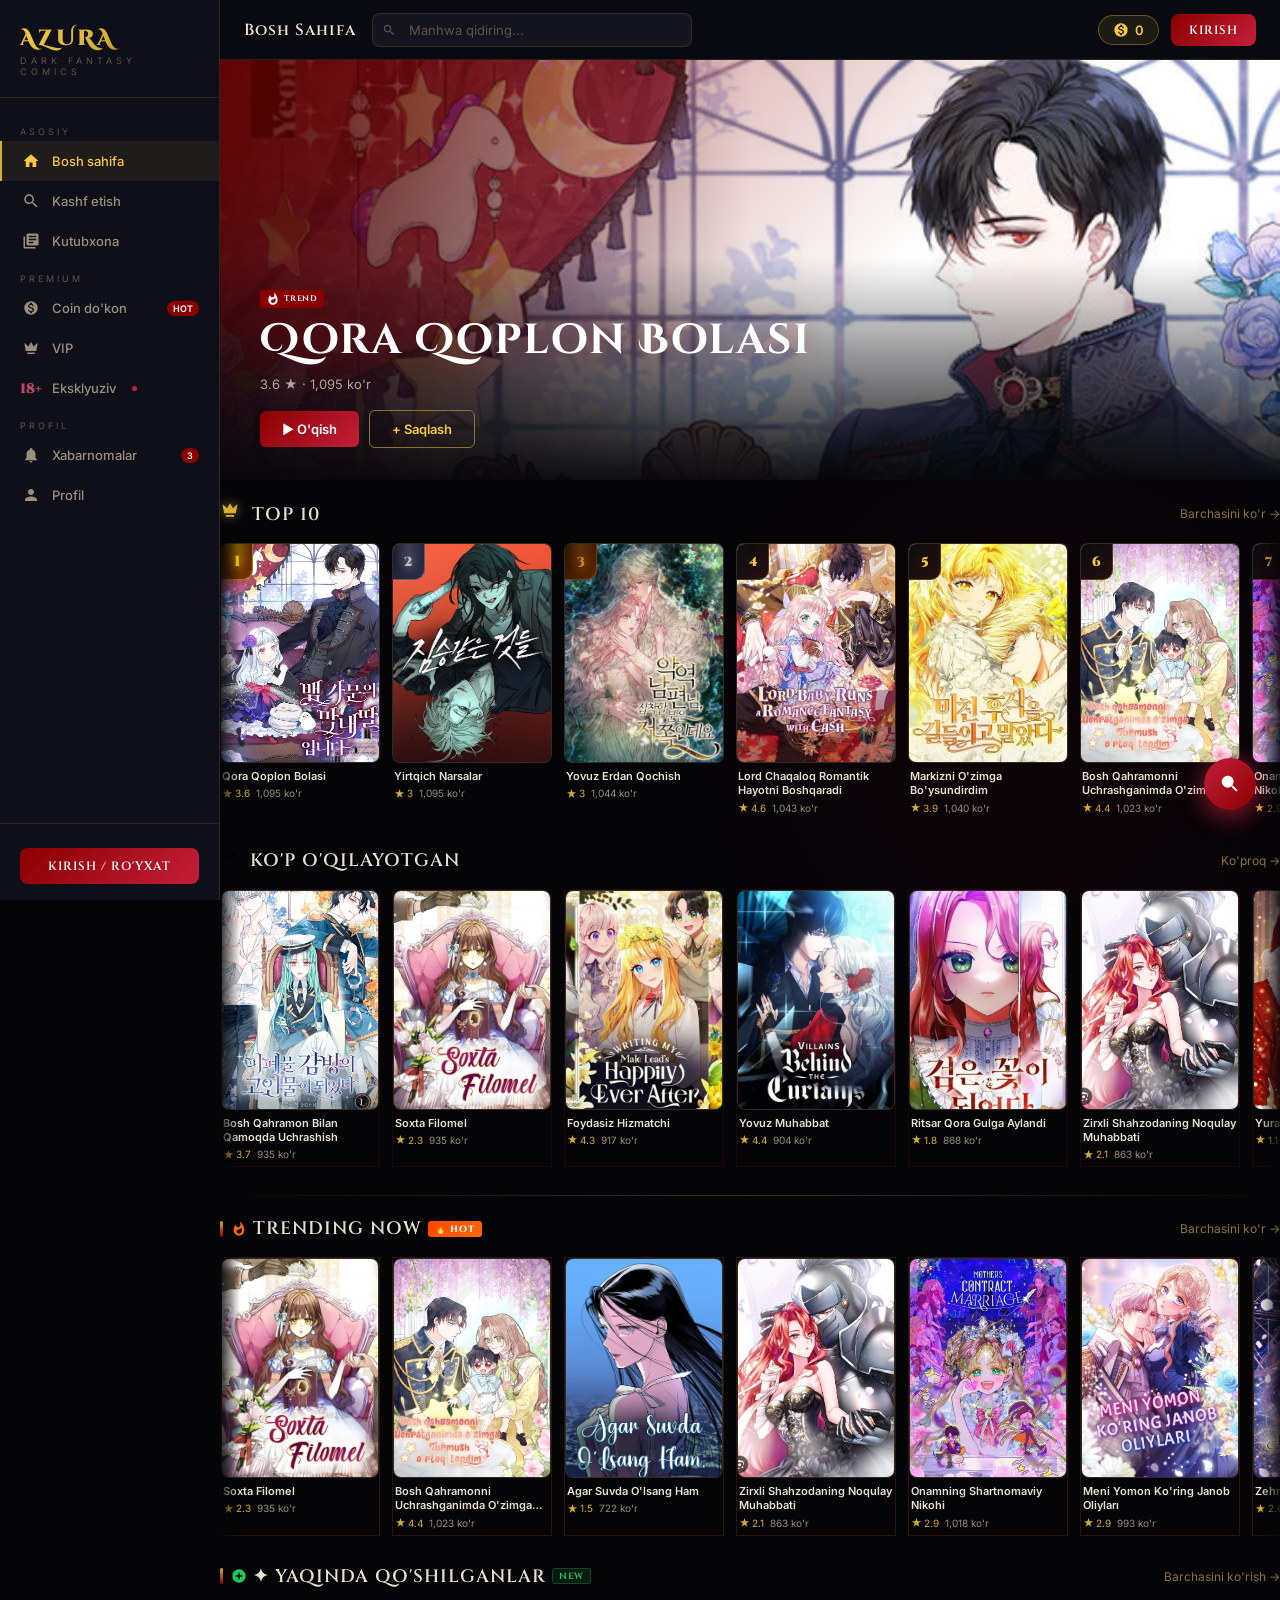
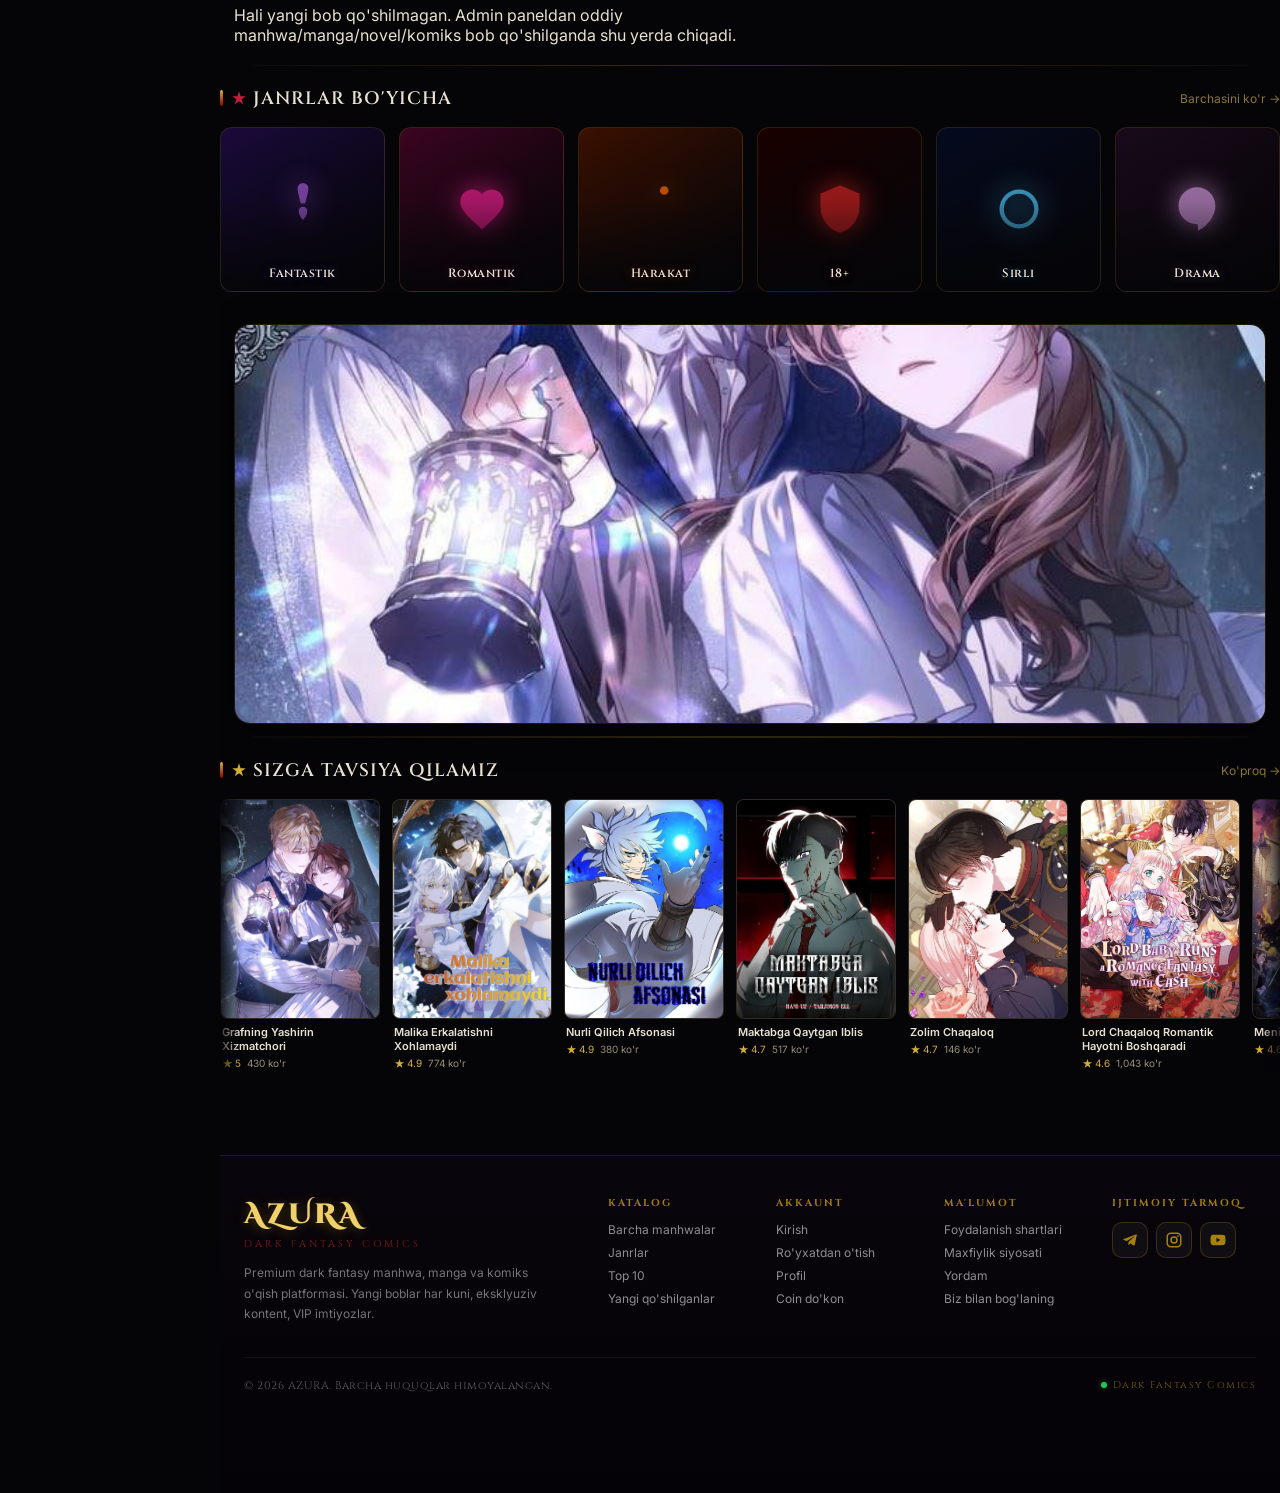
==== index.html @ 54007d41 "Add global admin data sync" ====
<!DOCTYPE html>
<html lang="uz">
<head>
<meta charset="UTF-8">
<meta name="viewport" content="width=device-width, initial-scale=1.0, viewport-fit=cover, maximum-scale=5">
<meta name="theme-color" content="#0a0710" media="(prefers-color-scheme: dark)">
<meta name="theme-color" content="#0a0710">
<meta name="color-scheme" content="dark">
<meta name="format-detection" content="telephone=no">

<!-- ═════════ PRIMARY META ═════════ -->
<title>AZURA — Dark Fantasy Manhwa, Manga, Komiks Onlayn Oʻqish Platformasi</title>
<meta name="description" content="AZURA — premium dark fantasy manhwa, manga va komiks oʻqish platformasi. Yangi boblar har kuni, eksklyuziv 18+ kontent, VIP imtiyozlar, oʻzbek tilida.">
<meta name="keywords" content="manhwa, manga, komiks, oʻzbek, uzbek, dark fantasy, romance, action, novel, online reader, AZURA, premium, vip, 18+, eksklyuziv">
<meta name="author" content="AZURA Platform">
<meta name="robots" content="index, follow, max-snippet:-1, max-image-preview:large, max-video-preview:-1">
<meta name="googlebot" content="index, follow">
<meta name="rating" content="mature">
<meta name="referrer" content="strict-origin-when-cross-origin">
<link rel="canonical" href="https://azura.app/">

<!-- ═════════ OPEN GRAPH (Facebook, Telegram, LinkedIn) ═════════ -->
<meta property="og:type" content="website">
<meta property="og:site_name" content="AZURA">
<meta property="og:title" content="AZURA — Dark Fantasy Manhwa Platformasi">
<meta property="og:description" content="Premium dark fantasy manhwa, manga va komiks. Yangi boblar har kuni, eksklyuziv kontent, VIP imtiyozlar.">
<meta property="og:url" content="https://azura.app/">
<meta property="og:image" content="https://azura.app/og-cover.jpg">
<meta property="og:image:width" content="1200">
<meta property="og:image:height" content="630">
<meta property="og:image:alt" content="AZURA — Dark Fantasy Manhwa Platformasi">
<meta property="og:locale" content="uz_UZ">
<meta property="og:locale:alternate" content="ru_RU">
<meta property="og:locale:alternate" content="en_US">

<!-- ═════════ TWITTER CARDS ═════════ -->
<meta name="twitter:card" content="summary_large_image">
<meta name="twitter:site" content="@azura_app">
<meta name="twitter:title" content="AZURA — Dark Fantasy Manhwa">
<meta name="twitter:description" content="Premium manhwa, manga va komiks oʻqish platformasi.">
<meta name="twitter:image" content="https://azura.app/og-cover.jpg">

<!-- ═════════ STRUCTURED DATA (JSON-LD) ═════════ -->
<script type="application/ld+json">
{
  "@context": "https://schema.org",
  "@graph": [
    {
      "@type": "WebSite",
      "@id": "https://azura.app/#website",
      "name": "AZURA",
      "alternateName": "AZURA Manhwa",
      "url": "https://azura.app/",
      "description": "Premium dark fantasy manhwa, manga va komiks platformasi",
      "inLanguage": ["uz", "ru", "en"],
      "potentialAction": {
        "@type": "SearchAction",
        "target": "https://azura.app/?q={search_term_string}",
        "query-input": "required name=search_term_string"
      }
    },
    {
      "@type": "Organization",
      "@id": "https://azura.app/#org",
      "name": "AZURA",
      "url": "https://azura.app/",
      "logo": "https://azura.app/logo.png",
      "sameAs": [
        "https://t.me/azura_app",
        "https://twitter.com/azura_app",
        "https://instagram.com/azura.app"
      ]
    },
    {
      "@type": "WebApplication",
      "name": "AZURA",
      "operatingSystem": "Web",
      "applicationCategory": "EntertainmentApplication",
      "browserRequirements": "Requires JavaScript",
      "offers": {
        "@type": "Offer",
        "price": "0",
        "priceCurrency": "UZS"
      }
    }
  ]
}
</script>

<!-- ═════════ PWA MANIFEST + ICONS ═════════ -->
<link rel="manifest" href="[data-uri]">
<link rel="icon" type="image/svg+xml" href="data:image/svg+xml,%3Csvg xmlns='http://www.w3.org/2000/svg' viewBox='0 0 100 100'%3E%3Cdefs%3E%3ClinearGradient id='g' x1='0%25' y1='0%25' x2='100%25' y2='100%25'%3E%3Cstop offset='0%25' stop-color='%23F0D068'/%3E%3Cstop offset='50%25' stop-color='%23D4AF37'/%3E%3Cstop offset='100%25' stop-color='%238B5D1C'/%3E%3C/linearGradient%3E%3C/defs%3E%3Crect width='100' height='100' rx='20' fill='%230a0710'/%3E%3Ctext x='50' y='68' text-anchor='middle' font-family='Cinzel Decorative,serif' font-size='52' font-weight='900' fill='url(%23g)'%3EA%3C/text%3E%3C/svg%3E">
<link rel="apple-touch-icon" href="data:image/svg+xml,%3Csvg xmlns='http://www.w3.org/2000/svg' viewBox='0 0 180 180'%3E%3Cdefs%3E%3ClinearGradient id='g' x1='0%25' y1='0%25' x2='100%25' y2='100%25'%3E%3Cstop offset='0%25' stop-color='%23F0D068'/%3E%3Cstop offset='100%25' stop-color='%238B5D1C'/%3E%3C/linearGradient%3E%3C/defs%3E%3Crect width='180' height='180' rx='40' fill='%230a0710'/%3E%3Ctext x='90' y='120' text-anchor='middle' font-family='serif' font-size='90' font-weight='900' fill='url(%23g)'%3EA%3C/text%3E%3C/svg%3E">
<meta name="apple-mobile-web-app-capable" content="yes">
<meta name="apple-mobile-web-app-status-bar-style" content="black-translucent">
<meta name="apple-mobile-web-app-title" content="AZURA">
<meta name="mobile-web-app-capable" content="yes">

<!-- ═════════ ALTERNATE LANGUAGES ═════════ -->
<link rel="alternate" hreflang="uz" href="https://azura.app/">
<link rel="alternate" hreflang="ru" href="https://azura.app/?lang=ru">
<link rel="alternate" hreflang="en" href="https://azura.app/?lang=en">
<link rel="alternate" hreflang="x-default" href="https://azura.app/">

<!-- ═════════ PERFORMANCE HINTS ═════════ -->
<link rel="preconnect" href="https://fonts.googleapis.com">
<link rel="preconnect" href="https://fonts.gstatic.com" crossorigin>
<link rel="preconnect" href="https://cdnjs.cloudflare.com" crossorigin>
<link rel="dns-prefetch" href="//via.placeholder.com">

<link href="https://fonts.googleapis.com/css2?family=Cinzel+Decorative:wght@400;700;900&family=Cinzel:wght@400;600;700&family=Inter:wght@300;400;500;600;700&display=swap" rel="stylesheet">
<link rel="stylesheet" href="azura.css">

<!-- PDF.js for real WebP conversion -->
<script src="https://cdnjs.cloudflare.com/ajax/libs/pdf.js/3.11.174/pdf.min.js"></script>
<script>
  if(typeof pdfjsLib !== 'undefined')
    pdfjsLib.GlobalWorkerOptions.workerSrc =
      'https://cdnjs.cloudflare.com/ajax/libs/pdf.js/3.11.174/pdf.worker.min.js';
</script>
</head>
<body>

<!-- BG -->
<div style="position:fixed;inset:0;pointer-events:none;z-index:0;background:radial-gradient(ellipse 60% 40% at 20% 10%,rgba(139,0,0,0.12) 0%,transparent 70%),radial-gradient(ellipse 40% 60% at 80% 80%,rgba(139,0,0,0.08) 0%,transparent 70%);"></div>

<!-- AUTH MODAL — PREMIUM DARK FANTASY -->
<div class="modal-overlay" id="auth-modal">
  <div class="azura-modal-box">

    <!-- Yopish tugmasi -->
    <button class="azura-close" onclick="closeAuth()" title="Yopish" aria-label="Yopish">&#x2715;</button>

    <!-- Logo -->
    <div class="azura-modal-logo">
      <span class="azura-modal-logo-text">AZURA</span>
    </div>
    <div class="azura-modal-sub">Dark Fantasy Comics</div>
    <div class="azura-divider-line"></div>

    <!-- Tablar -->
    <div class="azura-tabs">
      <div class="azura-tab active" id="tab-login"    onclick="switchTab('login')">Kirish</div>
      <div class="azura-tab"        id="tab-register" onclick="switchTab('register')">Ro'yxat</div>
    </div>

    <!-- LOGIN FORMASI -->
    <div id="form-login">
      <div class="azura-form-group">
        <label class="azura-label">
          <span class="azura-label-icon">⚔</span>
          Foydalanuvchi nomi yoki ID
        </label>
        <input class="azura-input" id="login-username"
               placeholder="username yoki AZR-XXXX-XXXX"
               autocomplete="username" />
      </div>
      <div class="azura-form-group">
        <label class="azura-label">
          <span class="azura-label-icon">🔒</span>
          Parol
        </label>
        <input class="azura-input" type="password" id="login-password"
               placeholder="••••••••"
               autocomplete="current-password" />
        <div class="azura-error" id="login-error">
          ⚠ Foydalanuvchi topilmadi yoki parol noto'g'ri
        </div>
      </div>

      <button class="azura-btn-primary" id="btn-login" onclick="doLogin()">
        ⚔&nbsp;&nbsp;KIRISH
      </button>

      <div class="azura-separator">
        <div class="azura-separator-line"></div>
        <div class="azura-separator-text">yoki orqali</div>
        <div class="azura-separator-line"></div>
      </div>

      <div class="azura-social-row">
        <button class="azura-social-btn google" onclick="doSocialAuth('google')" title="Google orqali kirish">
          <div class="azura-social-icon">
            <svg width="20" height="20" viewBox="0 0 24 24" fill="none">
              <path d="M22.56 12.25c0-.78-.07-1.53-.2-2.25H12v4.26h5.92c-.26 1.37-1.04 2.53-2.21 3.31v2.77h3.57c2.08-1.92 3.28-4.74 3.28-8.09z" fill="#4285F4"/>
              <path d="M12 23c2.97 0 5.46-.98 7.28-2.66l-3.57-2.77c-.98.66-2.23 1.06-3.71 1.06-2.86 0-5.29-1.93-6.16-4.53H2.18v2.84C3.99 20.53 7.7 23 12 23z" fill="#34A853"/>
              <path d="M5.84 14.1c-.22-.66-.35-1.36-.35-2.1s.13-1.44.35-2.1V7.07H2.18C1.43 8.55 1 10.22 1 12s.43 3.45 1.18 4.93l3.66-2.83z" fill="#FBBC05"/>
              <path d="M12 5.38c1.62 0 3.06.56 4.21 1.64l3.15-3.15C17.45 2.09 14.97 1 12 1 7.7 1 3.99 3.47 2.18 7.07l3.66 2.84c.87-2.6 3.3-4.53 6.16-4.53z" fill="#EA4335"/>
            </svg>
          </div>
          <span class="azura-social-label">Google</span>
        </button>
        <button class="azura-social-btn yandex" onclick="doSocialAuth('yandex')" title="Yandex orqali kirish">
          <div class="azura-social-icon">
            <svg width="20" height="20" viewBox="0 0 24 24" fill="none">
              <circle cx="12" cy="12" r="12" fill="#FC3F1D"/>
              <path d="M13.7 5H12.1C10.1 5 8.9 6.1 8.9 7.9c0 1.6.7 2.5 2.2 3.5L12.3 12l-3.6 5h2.1l3.4-5-1.3-.9C11.8 10.3 11 9.6 11 7.9c0-1.1.7-1.9 2-1.9h.7V19h1.8V5h-1.8z" fill="white"/>
            </svg>
          </div>
          <span class="azura-social-label">Yandex</span>
        </button>
        <button class="azura-social-btn telegram" onclick="doSocialAuth('telegram')" title="Telegram orqali kirish">
          <div class="azura-social-icon">
            <svg width="20" height="20" viewBox="0 0 24 24" fill="none">
              <circle cx="12" cy="12" r="12" fill="#2CA5E0"/>
              <path d="M5.5 11.7l10.3-4c.5-.2.9.1.7.7L14.7 17c-.1.5-.5.6-.9.3l-2.7-2-1.3 1.2c-.1.1-.3.2-.5.1l.2-3 5.3-4.7c.2-.2 0-.3-.3-.1L7.2 13.1l-2.6-.8c-.6-.2-.6-.5.9-1.6z" fill="white"/>
            </svg>
          </div>
          <span class="azura-social-label">Telegram</span>
        </button>
      </div>

      <div class="azura-security">
        <svg viewBox="0 0 24 24" width="10" height="10" fill="currentColor"><path d="M12 1L3 5v6c0 5.55 3.84 10.74 9 12 5.16-1.26 9-6.45 9-12V5l-9-4z"/></svg>
        256-bit shifrlangan xavfsiz ulanish
      </div>
      <div class="azura-footer-note">
        Hisob yo'qmi?&nbsp;<a onclick="switchTab('register')">Ro'yxatdan o'ting</a>
      </div>
    </div>

    <!-- RO'YXAT FORMASI -->
    <div id="form-register" style="display:none;">
      <div class="azura-form-group">
        <label class="azura-label">
          <span class="azura-label-icon">⚔</span>
          Foydalanuvchi nomi
        </label>
        <input class="azura-input" id="reg-username"
               placeholder="o'z nomingizni tanlang"
               autocomplete="username" />
        <div class="azura-error" id="reg-username-error">
          ⚠ Bu foydalanuvchi nomi band
        </div>
      </div>
      <div class="azura-form-group">
        <label class="azura-label">
          <span class="azura-label-icon">✉</span>
          Email manzil
        </label>
        <input class="azura-input" id="reg-email"
               placeholder="email@example.com" type="email"
               autocomplete="email" />
        <div class="azura-error" id="reg-email-error">
          ⚠ Email noto'g'ri formatda
        </div>
      </div>
      <div class="azura-form-group">
        <label class="azura-label">
          <span class="azura-label-icon">🔒</span>
          Parol
        </label>
        <input class="azura-input" type="password" id="reg-password"
               placeholder="kamida 6 ta belgi"
               autocomplete="new-password" />
        <div class="azura-error" id="reg-pass-error">
          ⚠ Parol kamida 6 ta belgi bo'lishi kerak
        </div>
      </div>

      <button class="azura-btn-primary" id="btn-register" onclick="doRegister()">
        ✦&nbsp;&nbsp;RO'YXATDAN O'TISH
      </button>

      <div class="azura-id-box" id="new-id-box">
        <div class="azura-id-label">✦ Sizning Unique ID ✦</div>
        <div class="azura-id-value" id="new-id-display">AZR-????-????</div>
        <button class="azura-id-copy-btn" id="copy-id-btn" onclick="copyUniqueID()">
          <svg viewBox="0 0 24 24" width="11" height="11" fill="currentColor"><path d="M16 1H4c-1.1 0-2 .9-2 2v14h2V3h12V1zm3 4H8c-1.1 0-2 .9-2 2v14c0 1.1.9 2 2 2h11c1.1 0 2-.9 2-2V7c0-1.1-.9-2-2-2zm0 16H8V7h11v14z"/></svg>
          Nusxalash
        </button>
        <div class="azura-id-note">
          ⚠ Bu ID ni saqlab qo'ying!<br>
          Kirish uchun username o'rnida ham ishlatiladi.
        </div>
      </div>

      <div class="azura-separator">
        <div class="azura-separator-line"></div>
        <div class="azura-separator-text">yoki orqali</div>
        <div class="azura-separator-line"></div>
      </div>

      <div class="azura-social-row">
        <button class="azura-social-btn google" onclick="doSocialAuth('google')" title="Google orqali ro'yxat">
          <div class="azura-social-icon">
            <svg width="20" height="20" viewBox="0 0 24 24" fill="none">
              <path d="M22.56 12.25c0-.78-.07-1.53-.2-2.25H12v4.26h5.92c-.26 1.37-1.04 2.53-2.21 3.31v2.77h3.57c2.08-1.92 3.28-4.74 3.28-8.09z" fill="#4285F4"/>
              <path d="M12 23c2.97 0 5.46-.98 7.28-2.66l-3.57-2.77c-.98.66-2.23 1.06-3.71 1.06-2.86 0-5.29-1.93-6.16-4.53H2.18v2.84C3.99 20.53 7.7 23 12 23z" fill="#34A853"/>
              <path d="M5.84 14.1c-.22-.66-.35-1.36-.35-2.1s.13-1.44.35-2.1V7.07H2.18C1.43 8.55 1 10.22 1 12s.43 3.45 1.18 4.93l3.66-2.83z" fill="#FBBC05"/>
              <path d="M12 5.38c1.62 0 3.06.56 4.21 1.64l3.15-3.15C17.45 2.09 14.97 1 12 1 7.7 1 3.99 3.47 2.18 7.07l3.66 2.84c.87-2.6 3.3-4.53 6.16-4.53z" fill="#EA4335"/>
            </svg>
          </div>
          <span class="azura-social-label">Google</span>
        </button>
        <button class="azura-social-btn yandex" onclick="doSocialAuth('yandex')" title="Yandex orqali ro'yxat">
          <div class="azura-social-icon">
            <svg width="20" height="20" viewBox="0 0 24 24" fill="none">
              <circle cx="12" cy="12" r="12" fill="#FC3F1D"/>
              <path d="M13.7 5H12.1C10.1 5 8.9 6.1 8.9 7.9c0 1.6.7 2.5 2.2 3.5L12.3 12l-3.6 5h2.1l3.4-5-1.3-.9C11.8 10.3 11 9.6 11 7.9c0-1.1.7-1.9 2-1.9h.7V19h1.8V5h-1.8z" fill="white"/>
            </svg>
          </div>
          <span class="azura-social-label">Yandex</span>
        </button>
        <button class="azura-social-btn telegram" onclick="doSocialAuth('telegram')" title="Telegram orqali ro'yxat">
          <div class="azura-social-icon">
            <svg width="20" height="20" viewBox="0 0 24 24" fill="none">
              <circle cx="12" cy="12" r="12" fill="#2CA5E0"/>
              <path d="M5.5 11.7l10.3-4c.5-.2.9.1.7.7L14.7 17c-.1.5-.5.6-.9.3l-2.7-2-1.3 1.2c-.1.1-.3.2-.5.1l.2-3 5.3-4.7c.2-.2 0-.3-.3-.1L7.2 13.1l-2.6-.8c-.6-.2-.6-.5.9-1.6z" fill="white"/>
            </svg>
          </div>
          <span class="azura-social-label">Telegram</span>
        </button>
      </div>

      <div class="azura-security">
        <svg viewBox="0 0 24 24" width="10" height="10" fill="currentColor"><path d="M12 1L3 5v6c0 5.55 3.84 10.74 9 12 5.16-1.26 9-6.45 9-12V5l-9-4z"/></svg>
        256-bit shifrlangan xavfsiz ulanish
      </div>
      <div class="azura-footer-note">
        Hisobingiz bormi?&nbsp;<a onclick="switchTab('login')">Kiring</a>
      </div>
    </div>

  </div>
</div>

<!-- DESKTOP SIDEBAR -->
<nav class="desktop-sidebar" style="display:none;">
  <div class="sidebar-logo">
    <div class="logo-text">AZURA</div>
    <div class="logo-sub">Dark Fantasy Comics</div>
  </div>
  <div class="sidebar-nav">
    <div class="nav-section-title">Asosiy</div>
    <div class="nav-item active" onclick="navigate('home')"><span class="nav-icon"><svg viewBox="0 0 24 24" style="width:18px;height:18px;fill:currentColor;"><path d="M10 20v-6h4v6h5v-8h3L12 3 2 12h3v8z"/></svg></span>Bosh sahifa</div>
    <div class="nav-item" onclick="navigate('discover')"><span class="nav-icon"><svg viewBox="0 0 24 24" style="width:22px;height:22px;fill:currentColor;"><path d="M15.5 14h-.79l-.28-.27C15.41 12.59 16 11.11 16 9.5 16 5.91 13.09 3 9.5 3S3 5.91 3 9.5 5.91 16 9.5 16c1.61 0 3.09-.59 4.23-1.57l.27.28v.79l5 4.99L20.49 19l-4.99-5zm-6 0C7.01 14 5 11.99 5 9.5S7.01 5 9.5 5 14 7.01 14 9.5 11.99 14 9.5 14z"/></svg></span>Kashf etish</div>
    <div class="nav-item" onclick="navigate('library')"><span class="nav-icon"><svg viewBox="0 0 24 24" style="width:22px;height:22px;fill:currentColor;"><path d="M4 6H2v14c0 1.1.9 2 2 2h14v-2H4V6zm16-4H8c-1.1 0-2 .9-2 2v12c0 1.1.9 2 2 2h12c1.1 0 2-.9 2-2V4c0-1.1-.9-2-2-2zm-1 9H9V9h10v2zm-4 4H9v-2h6v2zm4-8H9V5h10v2z"/></svg></span>Kutubxona</div>
    <div class="nav-section-title">Premium</div>
    <div class="nav-item" onclick="navigate('coinshop')"><span class="nav-icon"><svg viewBox="0 0 24 24" style="width:16px;height:16px;fill:currentColor;"><path d="M12 2C6.48 2 2 6.48 2 12s4.48 10 10 10 10-4.48 10-10S17.52 2 12 2zm1.41 16.09V20h-2.67v-1.93c-1.71-.36-3.16-1.46-3.27-3.4h1.96c.1 1.05.82 1.87 2.65 1.87 1.96 0 2.4-.98 2.4-1.59 0-.83-.44-1.61-2.67-2.14-2.48-.6-4.18-1.62-4.18-3.67 0-1.72 1.39-2.84 3.11-3.21V4h2.67v1.95c1.86.45 2.79 1.86 2.85 3.39H14.3c-.05-1.11-.64-1.87-2.22-1.87-1.5 0-2.4.68-2.4 1.64 0 .84.65 1.39 2.67 1.91s4.18 1.39 4.18 3.91c-.01 1.83-1.38 2.83-3.12 3.16z"/></svg></span>Coin do'kon<span class="nav-badge">HOT</span></div>
    <div class="nav-item" onclick="navigate('vip')"><span class="nav-icon"><svg viewBox="0 0 24 24" style="width:18px;height:18px;fill:currentColor;"><path d="M5 16L3 5l5.5 5L12 4l3.5 6L21 5l-2 11H5zm2 4h10v-2H7v2z"/></svg></span>VIP</div>
    <div class="nav-item" onclick="navigate('adult')"><span class="nav-icon" style="font-size:14px;font-weight:900;color:var(--adult-rose);font-family:'Cinzel',serif;width:18px;text-align:center;">18+</span>Eksklyuziv<span class="nav-18-dot"></span></div>
    <div class="nav-section-title">Profil</div>
    <div class="nav-item" onclick="navigate('notifications')"><span class="nav-icon"><svg viewBox="0 0 24 24" style="width:18px;height:18px;fill:currentColor;"><path d="M12 22c1.1 0 2-.9 2-2h-4c0 1.1.9 2 2 2zm6-6v-5c0-3.07-1.64-5.64-4.5-6.32V4c0-.83-.67-1.5-1.5-1.5s-1.5.67-1.5 1.5v.68C7.63 5.36 6 7.92 6 11v5l-2 2v1h16v-1l-2-2z"/></svg></span>Xabarnomalar<span class="nav-badge" id="notif-badge">3</span></div>
    <div class="nav-item" onclick="navigate('profile')"><span class="nav-icon"><svg viewBox="0 0 24 24" style="width:18px;height:18px;fill:currentColor;"><path d="M12 12c2.21 0 4-1.79 4-4s-1.79-4-4-4-4 1.79-4 4 1.79 4 4 4zm0 2c-2.67 0-8 1.34-8 4v2h16v-2c0-2.66-5.33-4-8-4z"/></svg></span>Profil</div>
    <div class="nav-item" id="admin-nav-item" style="display:none;" onclick="navigate('admin')"><span class="nav-icon"><svg viewBox="0 0 24 24" style="width:18px;height:18px;fill:currentColor;"><path d="M19.14 12.94c.04-.3.06-.61.06-.94 0-.32-.02-.64-.07-.94l2.03-1.58c.18-.14.23-.41.12-.61l-1.92-3.32c-.12-.22-.37-.29-.59-.22l-2.39.96c-.5-.38-1.03-.7-1.62-.94l-.36-2.54c-.04-.24-.24-.41-.48-.41h-3.84c-.24 0-.43.17-.47.41l-.36 2.54c-.59.24-1.13.57-1.62.94l-2.39-.96c-.22-.08-.47 0-.59.22L2.74 8.87c-.12.21-.08.47.12.61l2.03 1.58c-.05.3-.09.63-.09.94s.02.64.07.94l-2.03 1.58c-.18.14-.23.41-.12.61l1.92 3.32c.12.22.37.29.59.22l2.39-.96c.5.38 1.03.7 1.62.94l.36 2.54c.05.24.24.41.48.41h3.84c.24 0 .44-.17.47-.41l.36-2.54c.59-.24 1.13-.56 1.62-.94l2.39.96c.22.08.47 0 .59-.22l1.92-3.32c.12-.22.07-.47-.12-.61l-2.01-1.58zM12 15.6c-1.98 0-3.6-1.62-3.6-3.6s1.62-3.6 3.6-3.6 3.6 1.62 3.6 3.6-1.62 3.6-3.6 3.6z"/></svg></span>Admin Panel</div>
  </div>
  <div class="sidebar-bottom" id="sidebar-bottom-area">
    <div id="sidebar-guest">
      <button class="sidebar-login-btn" onclick="openAuth()">KIRISH / RO'YXAT</button>
    </div>
    <div id="sidebar-user" style="display:none;">
      <div class="user-mini" onclick="navigate('profile')">
        <div class="user-avatar" id="sidebar-avatar">?</div>
        <div>
          <div class="user-info-name" id="sidebar-username">-</div>
          <div class="user-info-id" id="sidebar-userid">-</div>
        </div>
      </div>
      <div class="coin-display"><svg viewBox="0 0 24 24" style="width:16px;height:16px;fill:currentColor;"><path d="M12 2C6.48 2 2 6.48 2 12s4.48 10 10 10 10-4.48 10-10S17.52 2 12 2zm1.41 16.09V20h-2.67v-1.93c-1.71-.36-3.16-1.46-3.27-3.4h1.96c.1 1.05.82 1.87 2.65 1.87 1.96 0 2.4-.98 2.4-1.59 0-.83-.44-1.61-2.67-2.14-2.48-.6-4.18-1.62-4.18-3.67 0-1.72 1.39-2.84 3.11-3.21V4h2.67v1.95c1.86.45 2.79 1.86 2.85 3.39H14.3c-.05-1.11-.64-1.87-2.22-1.87-1.5 0-2.4.68-2.4 1.64 0 .84.65 1.39 2.67 1.91s4.18 1.39 4.18 3.91c-.01 1.83-1.38 2.83-3.12 3.16z"/></svg> <span id="sidebar-coins">0</span> coin</div>
    </div>
  </div>
</nav>

<!-- PAGES -->

<!-- HOME PAGE -->
<div class="page active" id="page-home">
  <!-- Mobile Topbar -->
  <div class="mobile-topbar" style="display:none;">
    <div class="topbar-logo">AZURA</div>
    <div class="topbar-right">
      <div class="topbar-coin" id="m-coins-home" onclick="navigate('coinshop')"><svg viewBox="0 0 24 24" style="width:16px;height:16px;fill:currentColor;"><path d="M12 2C6.48 2 2 6.48 2 12s4.48 10 10 10 10-4.48 10-10S17.52 2 12 2zm1.41 16.09V20h-2.67v-1.93c-1.71-.36-3.16-1.46-3.27-3.4h1.96c.1 1.05.82 1.87 2.65 1.87 1.96 0 2.4-.98 2.4-1.59 0-.83-.44-1.61-2.67-2.14-2.48-.6-4.18-1.62-4.18-3.67 0-1.72 1.39-2.84 3.11-3.21V4h2.67v1.95c1.86.45 2.79 1.86 2.85 3.39H14.3c-.05-1.11-.64-1.87-2.22-1.87-1.5 0-2.4.68-2.4 1.64 0 .84.65 1.39 2.67 1.91s4.18 1.39 4.18 3.91c-.01 1.83-1.38 2.83-3.12 3.16z"/></svg> <span class="m-coin-val">0</span></div>
      <div class="topbar-btn" onclick="toggleMobileSearch()" id="m-search-btn"><svg viewBox="0 0 24 24" style="width:18px;height:18px;fill:currentColor;"><path d="M15.5 14h-.79l-.28-.27C15.41 12.59 16 11.11 16 9.5 16 5.91 13.09 3 9.5 3S3 5.91 3 9.5 5.91 16 9.5 16c1.61 0 3.09-.59 4.23-1.57l.27.28v.79l5 4.99L20.49 19l-4.99-5zm-6 0C7.01 14 5 11.99 5 9.5S7.01 5 9.5 5 14 7.01 14 9.5 11.99 14 9.5 14z"/></svg></div>
      <div class="topbar-btn" onclick="navigate('notifications')"><svg viewBox="0 0 24 24" style="width:18px;height:18px;fill:currentColor;"><path d="M12 22c1.1 0 2-.9 2-2h-4c0 1.1.9 2 2 2zm6-6v-5c0-3.07-1.64-5.64-4.5-6.32V4c0-.83-.67-1.5-1.5-1.5s-1.5.67-1.5 1.5v.68C7.63 5.36 6 7.92 6 11v5l-2 2v1h16v-1l-2-2z"/></svg></div>
      <div class="topbar-btn" onclick="openAuth()" id="m-login-btn-home"><svg viewBox="0 0 24 24" style="width:18px;height:18px;fill:currentColor;"><path d="M12 12c2.21 0 4-1.79 4-4s-1.79-4-4-4-4 1.79-4 4 1.79 4 4 4zm0 2c-2.67 0-8 1.34-8 4v2h16v-2c0-2.66-5.33-4-8-4z"/></svg></div>
    </div>
  </div>
  <div id="mobile-search-bar" style="display:none;background:rgba(10,10,18,0.98);padding:8px 12px;border-bottom:1px solid var(--border);flex-shrink:0;">
    <div style="position:relative;">
      <span style="position:absolute;left:10px;top:50%;transform:translateY(-50%);color:var(--text-muted);display:flex;"><svg viewBox="0 0 24 24" style="width:14px;height:14px;fill:currentColor;"><path d="M15.5 14h-.79l-.28-.27C15.41 12.59 16 11.11 16 9.5 16 5.91 13.09 3 9.5 3S3 5.91 3 9.5 5.91 16 9.5 16c1.61 0 3.09-.59 4.23-1.57l.27.28v.79l5 4.99L20.49 19l-4.99-5zm-6 0C7.01 14 5 11.99 5 9.5S7.01 5 9.5 5 14 7.01 14 9.5 11.99 14 9.5 14z"/></svg></span>
      <input id="mobile-search-input" style="width:100%;background:var(--dark3);border:1px solid var(--border);border-radius:8px;padding:8px 36px 8px 32px;color:var(--text);font-size:13px;font-family:'Inter',sans-serif;outline:none;" placeholder="Manhwa qidiring..." onkeyup="mobileSearch(this.value)" />
      <span onclick="toggleMobileSearch()" style="position:absolute;right:10px;top:50%;transform:translateY(-50%);color:var(--text-muted);cursor:pointer;font-size:16px;">✕</span>
    </div>
  </div>
  <!-- Desktop Topbar -->
  <div class="desktop-topbar" style="display:none;">
    <div class="topbar-title">Bosh Sahifa</div>
    <div class="search-bar"><span class="search-icon" style="display:flex;align-items:center;"><svg viewBox="0 0 24 24" style="width:14px;height:14px;fill:currentColor;"><path d="M15.5 14h-.79l-.28-.27C15.41 12.59 16 11.11 16 9.5 16 5.91 13.09 3 9.5 3S3 5.91 3 9.5 5.91 16 9.5 16c1.61 0 3.09-.59 4.23-1.57l.27.28v.79l5 4.99L20.49 19l-4.99-5zm-6 0C7.01 14 5 11.99 5 9.5S7.01 5 9.5 5 14 7.01 14 9.5 11.99 14 9.5 14z"/></svg></span><input placeholder="Manhwa qidiring..." onkeyup="searchManhwa(this.value)" /></div>
    <div class="topbar-actions">
      <div class="topbar-coins-d" onclick="navigate('coinshop')"><svg viewBox="0 0 24 24" style="width:16px;height:16px;fill:currentColor;"><path d="M12 2C6.48 2 2 6.48 2 12s4.48 10 10 10 10-4.48 10-10S17.52 2 12 2zm1.41 16.09V20h-2.67v-1.93c-1.71-.36-3.16-1.46-3.27-3.4h1.96c.1 1.05.82 1.87 2.65 1.87 1.96 0 2.4-.98 2.4-1.59 0-.83-.44-1.61-2.67-2.14-2.48-.6-4.18-1.62-4.18-3.67 0-1.72 1.39-2.84 3.11-3.21V4h2.67v1.95c1.86.45 2.79 1.86 2.85 3.39H14.3c-.05-1.11-.64-1.87-2.22-1.87-1.5 0-2.4.68-2.4 1.64 0 .84.65 1.39 2.67 1.91s4.18 1.39 4.18 3.91c-.01 1.83-1.38 2.83-3.12 3.16z"/></svg> <span id="d-coins">0</span></div>
      <div id="d-login-btn" onclick="openAuth()" style="cursor:pointer;"><button class="topbar-login-btn">KIRISH</button></div>
      <div id="d-avatar-wrap" style="display:none;" onclick="navigate('profile')"><div class="avatar-d" id="d-avatar">?</div></div>
    </div>
  </div>
  <div class="main-content">
    <!-- Hero -->
    <div class="hero-banner" id="hero-banner">
      <div class="hero-artwork"><img class="hero-img" id="hero-img" src="" alt=""/></div>
      <div class="hero-bg"></div>
      <div class="hero-content">
        <div class="hero-tag"><svg viewBox="0 0 24 24" style="width:14px;height:14px;fill:currentColor;"><path d="M13.5.67s.74 2.65.74 4.8c0 2.06-1.35 3.73-3.41 3.73-2.07 0-3.63-1.67-3.63-3.73l.03-.36C5.21 7.51 4 10.62 4 14c0 4.42 3.58 8 8 8s8-3.58 8-8C20 8.61 17.41 3.8 13.5.67zM11.71 19c-1.78 0-3.22-1.4-3.22-3.14 0-1.62 1.05-2.76 2.81-3.12 1.77-.36 3.6-1.21 4.62-2.58.39 1.29.59 2.65.59 4.04 0 2.65-2.15 4.8-4.8 4.8z"/></svg> TREND</div>
        <div class="hero-title" id="hero-title">Yuklanmoqda...</div>
        <div class="hero-desc" id="hero-desc">O'qishni boshlang</div>
        <div class="hero-actions">
          <button class="btn-primary" onclick="heroReadAction()">▶ O'qish</button>
          <button class="btn-outline" onclick="heroSaveAction()">+ Saqlash</button>
        </div>
      </div>
    </div>

    <!-- Top 10 -->
    <div class="section">
      <div class="section-header">
        <div class="section-title">
          <span class="top10-crown-icon">
            <svg viewBox="0 0 24 24" style="width:20px;height:20px;fill:var(--gold);filter:drop-shadow(0 0 6px rgba(212,175,55,0.7));"><path d="M5 16L3 5l5.5 5L12 4l3.5 6L21 5l-2 11H5zm2 4h10v-2H7v2z"/></svg>
          </span>
          Top 10
        </div>
        <div class="section-link" onclick="navigate('discover')">Barchasini ko'r →</div>
      </div>
      <div class="scroll-row-wrap">
        <div class="scroll-row" id="top10-row"></div>
      </div>
    </div>
    <!-- Ko'p O'qilayotgan -->
    <div class="section" style="padding-top:0;">
      <div class="section-header">
        <div class="section-title">
          <svg class="svg-icon" style="width:18px;height:18px;margin-right:6px;color:var(--crimson-light);" viewBox="0 0 24 24"><path d="M16 6l2.29 2.29-4.88 4.88-4-4L2 16.59 3.41 18l6-6 4 4 6.3-6.29L22 12V6z"/></svg>
          Ko'p O'qilayotgan
        </div>
        <div class="section-link" onclick="navigate('discover')">Ko'proq →</div>
      </div>
      <div class="scroll-row-wrap">
        <div class="scroll-row" id="trending-row"></div>
      </div>
    </div>

    <div class="section-glow-sep"></div>

    <!-- TRENDING NOW (Hozirgi Trend) -->
    <div class="section" style="padding-top:20px;">
      <div class="section-header">
        <div class="section-title section-title-accent">
          <span style="display:inline-flex;align-items:center;gap:6px;">
            <svg style="width:16px;height:16px;fill:#ff6a00;" viewBox="0 0 24 24"><path d="M13.5.67s.74 2.65.74 4.8c0 2.06-1.35 3.73-3.41 3.73-2.07 0-3.63-1.67-3.63-3.73l.03-.36C5.21 7.51 4 10.62 4 14c0 4.42 3.58 8 8 8s8-3.58 8-8C20 8.61 17.41 3.8 13.5.67zM11.71 19c-1.78 0-3.22-1.4-3.22-3.14 0-1.62 1.05-2.76 2.81-3.12 1.77-.36 3.6-1.21 4.62-2.58.39 1.29.59 2.65.59 4.04 0 2.65-2.15 4.8-4.8 4.8z"/></svg>
            Trending Now
            <span class="trend-badge">🔥 HOT</span>
          </span>
        </div>
        <div class="section-link" onclick="navigate('discover')">Barchasini ko'r →</div>
      </div>
      <div class="scroll-row-wrap">
        <div class="scroll-row" id="trending-now-row"></div>
      </div>
    </div>

    <!-- BANNER SLOT: home-mid -->
    <div class="az-bn-slot" id="az-slot-home-mid" style="display:none;"></div>

    <!-- YANGI QO'SHILGANLAR (New Releases) — MangaLab style -->
    <div class="section" style="padding-top:0;">
      <div class="section-header">
        <div class="section-title section-title-accent">
          <span style="display:inline-flex;align-items:center;gap:6px;">
            <svg style="width:16px;height:16px;fill:#22c55e;" viewBox="0 0 24 24"><path d="M12 2C6.48 2 2 6.48 2 12s4.48 10 10 10 10-4.48 10-10S17.52 2 12 2zm5 11h-4v4h-2v-4H7v-2h4V7h2v4h4v2z"/></svg>
            ✦ Yaqinda Qo'shilganlar
            <span class="new-badge">NEW</span>
          </span>
        </div>
        <div class="section-link" onclick="navigate('discover')">Barchasini ko'rish →</div>
      </div>
      <div class="az-new-releases" id="az-new-releases"></div>
    </div>

    <div class="section-glow-sep"></div>

    <!-- JANRLAR BO'YICHA (By Genre) -->
    <div class="section" style="padding-top:20px;">
      <div class="section-header">
        <div class="section-title section-title-accent">
          <span style="display:inline-flex;align-items:center;gap:6px;">
            <svg style="width:16px;height:16px;fill:var(--crimson-light);" viewBox="0 0 24 24"><path d="M12 2l2.4 7.4H22l-6.2 4.5 2.4 7.4L12 17l-6.2 4.3 2.4-7.4L2 9.4h7.6z"/></svg>
            Janrlar Bo'yicha
          </span>
        </div>
        <div class="section-link" onclick="navigate('discover')">Barchasini ko'r →</div>
      </div>
      <div class="genre-showcase-grid" id="genre-showcase-grid"></div>
    </div>

    <!-- ═══ PROMO KARUSEL (bosh sahifada ⚙ bilan boshqariladi — admin panelga aloqasi yo'q) ═══ -->
    <div class="az-promo" id="az-promo" style="display:none;"></div>

    <!-- BANNER SLOT: admin panel reklama bannerlari uchun -->
    <div class="az-bn-slot" id="az-slot-home-hero" style="display:none;"></div>

    <div class="section-glow-sep"></div>

    <!-- DAVOM ETTIRISH (Continue Reading) — logged-in users only -->
    <div class="section az-continue-section" id="az-continue-section" style="display:none;padding-top:20px;">
      <div class="section-header">
        <div class="section-title section-title-accent">
          <span style="display:inline-flex;align-items:center;gap:6px;">
            <svg style="width:16px;height:16px;fill:#EAB308;" viewBox="0 0 24 24"><path d="M4 18l8.5-6L4 6v12zm9-12v12l8.5-6L13 6z"/></svg>
            Davom Ettirish
          </span>
        </div>
      </div>
      <div class="az-continue-card" id="az-continue-card"></div>
    </div>

    <div class="section-glow-sep"></div>

    <!-- SIZGA TAVSIYA QILAMIZ (Recommended) — at the very bottom -->
    <div class="section" style="padding-top:20px;padding-bottom:32px;">
      <div class="section-header">
        <div class="section-title section-title-accent">
          <span style="display:inline-flex;align-items:center;gap:6px;">
            <svg style="width:16px;height:16px;fill:var(--gold);" viewBox="0 0 24 24"><path d="M12 2l2.4 7.4H22l-6.2 4.5 2.4 7.4L12 17l-6.2 4.3 2.4-7.4L2 9.4h7.6z"/></svg>
            Sizga Tavsiya Qilamiz
          </span>
        </div>
        <div class="section-link" onclick="navigate('discover')">Ko'proq →</div>
      </div>
      <div class="scroll-row-wrap">
        <div class="scroll-row" id="recommended-row"></div>
      </div>
    </div>

    <!-- BANNER SLOT: Bosh sahifa — Pastda (main-content ichida bo'lishi shart) -->
    <div class="az-bn-slot" id="az-slot-home-bottom" style="display:none;"></div>
  </div>
  <nav class="mobile-bottom-nav" style="display:none;">
    <div class="bot-nav-item active" onclick="navigate('home')"><div class="bot-nav-icon"><svg viewBox="0 0 24 24" style="width:22px;height:22px;fill:currentColor;"><path d="M10 20v-6h4v6h5v-8h3L12 3 2 12h3v8z"/></svg></div><div class="bot-nav-label">Bosh</div></div>
    <div class="bot-nav-item" onclick="navigate('discover')"><div class="bot-nav-icon"><svg viewBox="0 0 24 24" style="width:22px;height:22px;fill:currentColor;"><path d="M15.5 14h-.79l-.28-.27C15.41 12.59 16 11.11 16 9.5 16 5.91 13.09 3 9.5 3S3 5.91 3 9.5 5.91 16 9.5 16c1.61 0 3.09-.59 4.23-1.57l.27.28v.79l5 4.99L20.49 19l-4.99-5zm-6 0C7.01 14 5 11.99 5 9.5S7.01 5 9.5 5 14 7.01 14 9.5 11.99 14 9.5 14z"/></svg></div><div class="bot-nav-label">Kashf</div></div>
    <div class="bot-add-btn" onclick="navigate('coinshop')"><svg viewBox="0 0 24 24" style="width:26px;height:26px;fill:currentColor;"><path d="M12 2C6.48 2 2 6.48 2 12s4.48 10 10 10 10-4.48 10-10S17.52 2 12 2zm1.41 16.09V20h-2.67v-1.93c-1.71-.36-3.16-1.46-3.27-3.4h1.96c.1 1.05.82 1.87 2.65 1.87 1.96 0 2.4-.98 2.4-1.59 0-.83-.44-1.61-2.67-2.14-2.48-.6-4.18-1.62-4.18-3.67 0-1.72 1.39-2.84 3.11-3.21V4h2.67v1.95c1.86.45 2.79 1.86 2.85 3.39H14.3c-.05-1.11-.64-1.87-2.22-1.87-1.5 0-2.4.68-2.4 1.64 0 .84.65 1.39 2.67 1.91s4.18 1.39 4.18 3.91c-.01 1.83-1.38 2.83-3.12 3.16z"/></svg></div>
    <div class="bot-nav-item" onclick="navigate('library')"><div class="bot-nav-icon"><svg viewBox="0 0 24 24" style="width:22px;height:22px;fill:currentColor;"><path d="M4 6H2v14c0 1.1.9 2 2 2h14v-2H4V6zm16-4H8c-1.1 0-2 .9-2 2v12c0 1.1.9 2 2 2h12c1.1 0 2-.9 2-2V4c0-1.1-.9-2-2-2zm-1 9H9V9h10v2zm-4 4H9v-2h6v2zm4-8H9V5h10v2z"/></svg></div><div class="bot-nav-label">Kutubxona</div></div>
    <div class="bot-nav-item" onclick="navigate('profile')"><div class="bot-nav-icon"><svg viewBox="0 0 24 24" style="width:22px;height:22px;fill:currentColor;"><path d="M12 12c2.21 0 4-1.79 4-4s-1.79-4-4-4-4 1.79-4 4 1.79 4 4 4zm0 2c-2.67 0-8 1.34-8 4v2h16v-2c0-2.66-5.33-4-8-4z"/></svg></div><div class="bot-nav-label">Profil</div></div>
  </nav>
</div>

<!-- DISCOVER PAGE -->
<div class="page" id="page-discover">
  <div class="mobile-topbar" style="display:none;">
    <div class="topbar-logo">Kashf Etish</div>
    <div class="topbar-right">
      <div class="topbar-btn" onclick="navigate('home')"><svg viewBox="0 0 24 24" style="width:18px;height:18px;fill:currentColor;"><path d="M10 20v-6h4v6h5v-8h3L12 3 2 12h3v8z"/></svg></div>
    </div>
  </div>
  <div class="mobile-discover-search">
    <div style="position:relative;">
      <span style="position:absolute;left:10px;top:50%;transform:translateY(-50%);color:var(--text-muted);display:flex;"><svg viewBox="0 0 24 24" style="width:14px;height:14px;fill:currentColor;"><path d="M15.5 14h-.79l-.28-.27C15.41 12.59 16 11.11 16 9.5 16 5.91 13.09 3 9.5 3S3 5.91 3 9.5 5.91 16 9.5 16c1.61 0 3.09-.59 4.23-1.57l.27.28v.79l5 4.99L20.49 19l-4.99-5zm-6 0C7.01 14 5 11.99 5 9.5S7.01 5 9.5 5 14 7.01 14 9.5 11.99 14 9.5 14z"/></svg></span>
      <input id="discover-mobile-search-input" style="width:100%;background:var(--dark3);border:1px solid var(--border);border-radius:8px;padding:8px 12px 8px 32px;color:var(--text);font-size:13px;font-family:'Inter',sans-serif;outline:none;" placeholder="Manhwa qidiring..." onkeyup="searchDiscover(this.value)" />
    </div>
  </div>
  <div class="desktop-topbar" style="display:none;">
    <div class="topbar-title">Kashf Etish</div>
    <div class="search-bar"><span class="search-icon" style="display:flex;align-items:center;"><svg viewBox="0 0 24 24" style="width:14px;height:14px;fill:currentColor;"><path d="M15.5 14h-.79l-.28-.27C15.41 12.59 16 11.11 16 9.5 16 5.91 13.09 3 9.5 3S3 5.91 3 9.5 5.91 16 9.5 16c1.61 0 3.09-.59 4.23-1.57l.27.28v.79l5 4.99L20.49 19l-4.99-5zm-6 0C7.01 14 5 11.99 5 9.5S7.01 5 9.5 5 14 7.01 14 9.5 11.99 14 9.5 14z"/></svg></span><input placeholder="Manhwa qidiring..." onkeyup="searchDiscover(this.value)" id="discover-search-input" /></div>
    <div class="topbar-actions">
      <div class="topbar-coins-d" onclick="navigate('coinshop')"><svg viewBox="0 0 24 24" style="width:16px;height:16px;fill:currentColor;"><path d="M12 2C6.48 2 2 6.48 2 12s4.48 10 10 10 10-4.48 10-10S17.52 2 12 2zm1.41 16.09V20h-2.67v-1.93c-1.71-.36-3.16-1.46-3.27-3.4h1.96c.1 1.05.82 1.87 2.65 1.87 1.96 0 2.4-.98 2.4-1.59 0-.83-.44-1.61-2.67-2.14-2.48-.6-4.18-1.62-4.18-3.67 0-1.72 1.39-2.84 3.11-3.21V4h2.67v1.95c1.86.45 2.79 1.86 2.85 3.39H14.3c-.05-1.11-.64-1.87-2.22-1.87-1.5 0-2.4.68-2.4 1.64 0 .84.65 1.39 2.67 1.91s4.18 1.39 4.18 3.91c-.01 1.83-1.38 2.83-3.12 3.16z"/></svg> <span id="d-coins-disc">0</span></div>
      <div id="d-avatar-disc" style="display:none;" onclick="navigate('profile')"><div class="avatar-d" id="d-avatar-disc-img">?</div></div>
    </div>
  </div>
  <div class="main-content">
    <div class="section">
      <div class="genre-filters" id="genre-filters"></div>
      <div class="manga-grid" id="discover-grid"></div>
    </div>
  </div>
  <nav class="mobile-bottom-nav" style="display:none;">
    <div class="bot-nav-item" onclick="navigate('home')"><div class="bot-nav-icon"><svg viewBox="0 0 24 24" style="width:22px;height:22px;fill:currentColor;"><path d="M10 20v-6h4v6h5v-8h3L12 3 2 12h3v8z"/></svg></div><div class="bot-nav-label">Bosh</div></div>
    <div class="bot-nav-item active" onclick="navigate('discover')"><div class="bot-nav-icon"><svg viewBox="0 0 24 24" style="width:22px;height:22px;fill:currentColor;"><path d="M15.5 14h-.79l-.28-.27C15.41 12.59 16 11.11 16 9.5 16 5.91 13.09 3 9.5 3S3 5.91 3 9.5 5.91 16 9.5 16c1.61 0 3.09-.59 4.23-1.57l.27.28v.79l5 4.99L20.49 19l-4.99-5zm-6 0C7.01 14 5 11.99 5 9.5S7.01 5 9.5 5 14 7.01 14 9.5 11.99 14 9.5 14z"/></svg></div><div class="bot-nav-label">Kashf</div></div>
    <div class="bot-add-btn" onclick="navigate('coinshop')"><svg viewBox="0 0 24 24" style="width:26px;height:26px;fill:currentColor;"><path d="M12 2C6.48 2 2 6.48 2 12s4.48 10 10 10 10-4.48 10-10S17.52 2 12 2zm1.41 16.09V20h-2.67v-1.93c-1.71-.36-3.16-1.46-3.27-3.4h1.96c.1 1.05.82 1.87 2.65 1.87 1.96 0 2.4-.98 2.4-1.59 0-.83-.44-1.61-2.67-2.14-2.48-.6-4.18-1.62-4.18-3.67 0-1.72 1.39-2.84 3.11-3.21V4h2.67v1.95c1.86.45 2.79 1.86 2.85 3.39H14.3c-.05-1.11-.64-1.87-2.22-1.87-1.5 0-2.4.68-2.4 1.64 0 .84.65 1.39 2.67 1.91s4.18 1.39 4.18 3.91c-.01 1.83-1.38 2.83-3.12 3.16z"/></svg></div>
    <div class="bot-nav-item" onclick="navigate('library')"><div class="bot-nav-icon"><svg viewBox="0 0 24 24" style="width:22px;height:22px;fill:currentColor;"><path d="M4 6H2v14c0 1.1.9 2 2 2h14v-2H4V6zm16-4H8c-1.1 0-2 .9-2 2v12c0 1.1.9 2 2 2h12c1.1 0 2-.9 2-2V4c0-1.1-.9-2-2-2zm-1 9H9V9h10v2zm-4 4H9v-2h6v2zm4-8H9V5h10v2z"/></svg></div><div class="bot-nav-label">Kutubxona</div></div>
    <div class="bot-nav-item" onclick="navigate('profile')"><div class="bot-nav-icon"><svg viewBox="0 0 24 24" style="width:22px;height:22px;fill:currentColor;"><path d="M12 12c2.21 0 4-1.79 4-4s-1.79-4-4-4-4 1.79-4 4 1.79 4 4 4zm0 2c-2.67 0-8 1.34-8 4v2h16v-2c0-2.66-5.33-4-8-4z"/></svg></div><div class="bot-nav-label">Profil</div></div>
  </nav>
</div>

<!-- DETAIL PAGE -->
<div class="page" id="page-detail">

  <!-- Back button — always visible -->
  <button class="az-detail-back" onclick="if(navigationHistory.length)navigate(navigationHistory.pop());else navigate('home');">
    <svg viewBox="0 0 24 24" width="16" height="16" fill="currentColor"><path d="M15.41 7.41L14 6l-6 6 6 6 1.41-1.41L10.83 12z"/></svg>
  </button>

  <!-- Mobile Topbar -->
  <div class="mobile-topbar" style="display:none;">
    <div style="width:38px;"></div>
    <div class="topbar-logo" id="detail-top-title"
         style="font-size:12px;font-family:'Cinzel',serif;flex:1;text-align:center;
                white-space:nowrap;overflow:hidden;text-overflow:ellipsis;padding:0 8px;">—</div>
    <div class="topbar-right">
      <div class="topbar-btn" onclick="addToLibrary()" title="Saqlash">
        <svg viewBox="0 0 24 24" style="width:18px;height:18px;fill:currentColor;">
          <path d="M16.5 3c-1.74 0-3.41.81-4.5 2.09C10.91 3.81 9.24 3 7.5 3 4.42 3 2 5.42 2 8.5c0 3.78 3.4 6.86 8.55 11.54L12 21.35l1.45-1.32C18.6 15.36 22 12.28 22 8.5 22 5.42 19.58 3 16.5 3z"/>
        </svg>
      </div>
    </div>
  </div>

  <!-- Desktop Topbar -->
  <div class="desktop-topbar" style="display:none;">
    <div style="width:110px;"></div>
    <div class="topbar-title" id="detail-dtop-title"
         style="flex:1;white-space:nowrap;overflow:hidden;text-overflow:ellipsis;">—</div>
    <div class="topbar-actions">
      <button class="btn-outline" style="font-size:11px;padding:6px 14px;display:flex;align-items:center;gap:6px;"
              onclick="addToLibrary()">
        <svg viewBox="0 0 24 24" style="width:14px;height:14px;fill:currentColor;">
          <path d="M19 13h-6v6h-2v-6H5v-2h6V5h2v6h6v2z"/>
        </svg>
        Saqlash
      </button>
    </div>
  </div>

  <div class="main-content">

    <!-- ✅ BANNER SLOT: detail-top — .main-content ning BIRINCHI child -->
    <div class="az-bn-slot" id="az-slot-detail-top" style="display:none;"></div>

    <!-- Cover banner -->
    <div class="detail-cover-wrapper" id="detail-cover-wrapper" style="background:var(--dark3);">
      <img class="detail-cover-img" id="detail-bg-img" src="" alt="" style="display:none;"/>
      <div id="detail-bg-placeholder"
           style="position:absolute;inset:0;display:flex;align-items:center;justify-content:center;
                  background:linear-gradient(135deg,var(--dark3),var(--dark4));">
        <svg viewBox="0 0 24 24" style="width:64px;height:64px;fill:var(--text-muted);opacity:0.3;">
          <path d="M18 2H6c-1.1 0-2 .9-2 2v16c0 1.1.9 2 2 2h12c1.1 0 2-.9 2-2V4c0-1.1-.9-2-2-2zM6 4h5v8l-2.5-1.5L6 12V4z"/>
        </svg>
      </div>
      <div class="detail-cover-bg"></div>
    </div>

    <!-- Info block -->
    <div class="detail-info">
      <div class="detail-header">
        <div class="detail-cover-small"
             style="background:var(--dark3);display:flex;align-items:center;justify-content:center;">
          <img id="detail-small-img" src="" alt=""
               style="width:100%;height:100%;object-fit:cover;display:none;"/>
          <svg id="detail-small-placeholder" viewBox="0 0 24 24"
               style="width:32px;height:32px;fill:var(--text-muted);">
            <path d="M18 2H6c-1.1 0-2 .9-2 2v16c0 1.1.9 2 2 2h12c1.1 0 2-.9 2-2V4c0-1.1-.9-2-2-2zM6 4h5v8l-2.5-1.5L6 12V4z"/>
          </svg>
        </div>
        <div class="detail-meta">
          <div class="detail-title" id="detail-title">—</div>
          <div class="detail-stats">
            <div class="detail-stat">
              <span style="color:var(--gold);display:inline-flex;align-items:center;gap:3px;">
                <svg viewBox="0 0 24 24" style="width:13px;height:13px;fill:currentColor;">
                  <path d="M12 2l2.4 7.4H22l-6.2 4.5 2.4 7.4L12 17l-6.2 4.3 2.4-7.4L2 9.4h7.6z"/>
                </svg>
              </span>
              <span id="detail-rating">—</span>
            </div>
            <div class="detail-stat">
              <span style="color:var(--text-dim);display:inline-flex;align-items:center;gap:3px;">
                <svg viewBox="0 0 24 24" style="width:14px;height:14px;fill:currentColor;">
                  <path d="M12 4.5C7 4.5 2.73 7.61 1 12c1.73 4.39 6 7.5 11 7.5s9.27-3.11 11-7.5c-1.73-4.39-6-7.5-11-7.5zM12 17c-2.76 0-5-2.24-5-5s2.24-5 5-5 5 2.24 5 5-2.24 5-5 5zm0-8c-1.66 0-3 1.34-3 3s1.34 3 3 3 3-1.34 3-3-1.34-3-3-3z"/>
                </svg>
              </span>
              <span id="detail-views">—</span>
            </div>
            <div class="detail-stat">
              <span style="color:var(--text-dim);display:inline-flex;align-items:center;gap:3px;">
                <svg viewBox="0 0 24 24" style="width:14px;height:14px;fill:currentColor;">
                  <path d="M18 2H6c-1.1 0-2 .9-2 2v16c0 1.1.9 2 2 2h12c1.1 0 2-.9 2-2V4c0-1.1-.9-2-2-2zM6 4h5v8l-2.5-1.5L6 12V4z"/>
                </svg>
              </span>
              <span id="detail-status">—</span>
            </div>
          </div>
          <div class="detail-actions">
            <button class="btn-primary" onclick="navigate('reader')"
                    style="display:flex;align-items:center;gap:6px;">
              <svg viewBox="0 0 24 24" style="width:16px;height:16px;fill:currentColor;">
                <path d="M8 5v14l11-7z"/>
              </svg>
              O'qish
            </button>
            <button class="btn-outline" onclick="addToLibrary()"
                    style="display:flex;align-items:center;gap:6px;">
              <svg viewBox="0 0 24 24" style="width:16px;height:16px;fill:currentColor;">
                <path d="M19 13h-6v6h-2v-6H5v-2h6V5h2v6h6v2z"/>
              </svg>
              Saqlash
            </button>
          </div>
        </div>
      </div>
    </div>

    <!-- Chapters list -->
    <div class="section">
      <div class="section-header">
        <div class="section-title" style="display:flex;align-items:center;gap:6px;">
          <svg viewBox="0 0 24 24" style="width:16px;height:16px;fill:currentColor;">
            <path d="M3 13h2v-2H3v2zm0 4h2v-2H3v2zm0-8h2V7H3v2zm4 4h14v-2H7v2zm0 4h14v-2H7v2zM7 7v2h14V7H7z"/>
          </svg>
          Boblar
        </div>
      </div>
      <div id="chapter-list"></div>
    </div>

    <!-- ══ ADMIN CONTROL PANEL — rendered by JS for admin/owner only ══ -->
    <div id="detail-admin-panel-container"></div>

    <!-- ✅ BANNER SLOT: detail-bottom — .main-content ning OXIRGI child -->
    <div class="az-bn-slot" id="az-slot-detail-bottom" style="display:none;"></div>

  </div>

  <nav class="mobile-bottom-nav" style="display:none;">
    <div class="bot-nav-item" onclick="navigate('home')">
      <div class="bot-nav-icon">
        <svg viewBox="0 0 24 24" style="width:22px;height:22px;fill:currentColor;">
          <path d="M10 20v-6h4v6h5v-8h3L12 3 2 12h3v8z"/>
        </svg>
      </div>
      <div class="bot-nav-label">Bosh</div>
    </div>
    <div class="bot-nav-item" onclick="navigate('discover')">
      <div class="bot-nav-icon">
        <svg viewBox="0 0 24 24" style="width:22px;height:22px;fill:currentColor;">
          <path d="M15.5 14h-.79l-.28-.27C15.41 12.59 16 11.11 16 9.5 16 5.91 13.09 3 9.5 3S3 5.91 3 9.5 5.91 16 9.5 16c1.61 0 3.09-.59 4.23-1.57l.27.28v.79l5 4.99L20.49 19l-4.99-5zm-6 0C7.01 14 5 11.99 5 9.5S7.01 5 9.5 5 14 7.01 14 9.5 11.99 14 9.5 14z"/>
        </svg>
      </div>
      <div class="bot-nav-label">Kashf</div>
    </div>
    <div class="bot-add-btn" onclick="navigate('coinshop')">
      <svg viewBox="0 0 24 24" style="width:26px;height:26px;fill:currentColor;">
        <path d="M12 2C6.48 2 2 6.48 2 12s4.48 10 10 10 10-4.48 10-10S17.52 2 12 2zm1.41 16.09V20h-2.67v-1.93c-1.71-.36-3.16-1.46-3.27-3.4h1.96c.1 1.05.82 1.87 2.65 1.87 1.96 0 2.4-.98 2.4-1.59 0-.83-.44-1.61-2.67-2.14-2.48-.6-4.18-1.62-4.18-3.67 0-1.72 1.39-2.84 3.11-3.21V4h2.67v1.95c1.86.45 2.79 1.86 2.85 3.39H14.3c-.05-1.11-.64-1.87-2.22-1.87-1.5 0-2.4.68-2.4 1.64 0 .84.65 1.39 2.67 1.91s4.18 1.39 4.18 3.91c-.01 1.83-1.38 2.83-3.12 3.16z"/>
      </svg>
    </div>
    <div class="bot-nav-item" onclick="navigate('library')">
      <div class="bot-nav-icon">
        <svg viewBox="0 0 24 24" style="width:22px;height:22px;fill:currentColor;">
          <path d="M4 6H2v14c0 1.1.9 2 2 2h14v-2H4V6zm16-4H8c-1.1 0-2 .9-2 2v12c0 1.1.9 2 2 2h12c1.1 0 2-.9 2-2V4c0-1.1-.9-2-2-2zm-1 9H9V9h10v2zm-4 4H9v-2h6v2zm4-8H9V5h10v2z"/>
        </svg>
      </div>
      <div class="bot-nav-label">Kutubxona</div>
    </div>
    <div class="bot-nav-item" onclick="navigate('profile')">
      <div class="bot-nav-icon">
        <svg viewBox="0 0 24 24" style="width:22px;height:22px;fill:currentColor;">
          <path d="M12 12c2.21 0 4-1.79 4-4s-1.79-4-4-4-4 1.79-4 4 1.79 4 4 4zm0 2c-2.67 0-8 1.34-8 4v2h16v-2c0-2.66-5.33-4-8-4z"/>
        </svg>
      </div>
      <div class="bot-nav-label">Profil</div>
    </div>
  </nav>

</div>
<!-- ═══ END DETAIL PAGE ══════════════════════════════════════ -->




<!-- LIBRARY PAGE -->
<div class="page" id="page-library">
  <div class="mobile-topbar" style="display:none;">
    <div class="topbar-logo">Kutubxona</div>
    <div class="topbar-right"><div class="topbar-btn" onclick="openAuth()" id="lib-auth-btn"><svg viewBox="0 0 24 24" style="width:18px;height:18px;fill:currentColor;"><path d="M12 12c2.21 0 4-1.79 4-4s-1.79-4-4-4-4 1.79-4 4 1.79 4 4 4zm0 2c-2.67 0-8 1.34-8 4v2h16v-2c0-2.66-5.33-4-8-4z"/></svg></div></div>
  </div>
  <div class="desktop-topbar" style="display:none;">
    <div class="topbar-title">Kutubxona</div>
    <div class="topbar-actions">
      <div class="topbar-coins-d" onclick="navigate('coinshop')"><svg viewBox="0 0 24 24" style="width:16px;height:16px;fill:currentColor;"><path d="M12 2C6.48 2 2 6.48 2 12s4.48 10 10 10 10-4.48 10-10S17.52 2 12 2zm1.41 16.09V20h-2.67v-1.93c-1.71-.36-3.16-1.46-3.27-3.4h1.96c.1 1.05.82 1.87 2.65 1.87 1.96 0 2.4-.98 2.4-1.59 0-.83-.44-1.61-2.67-2.14-2.48-.6-4.18-1.62-4.18-3.67 0-1.72 1.39-2.84 3.11-3.21V4h2.67v1.95c1.86.45 2.79 1.86 2.85 3.39H14.3c-.05-1.11-.64-1.87-2.22-1.87-1.5 0-2.4.68-2.4 1.64 0 .84.65 1.39 2.67 1.91s4.18 1.39 4.18 3.91c-.01 1.83-1.38 2.83-3.12 3.16z"/></svg> <span id="d-coins-lib">0</span></div>
    </div>
  </div>
  <div class="main-content">
    <div id="library-guest" style="display:none;padding:60px 16px;text-align:center;">
      <div style="margin-bottom:16px;color:var(--gold-dim);"><svg viewBox="0 0 24 24" style="width:52px;height:52px;fill:currentColor;"><path d="M4 6H2v14c0 1.1.9 2 2 2h14v-2H4V6zm16-4H8c-1.1 0-2 .9-2 2v12c0 1.1.9 2 2 2h12c1.1 0 2-.9 2-2V4c0-1.1-.9-2-2-2zm-1 9H9V9h10v2zm-4 4H9v-2h6v2zm4-8H9V5h10v2z"/></svg></div>
      <div style="font-size:18px;font-family:'Cinzel',serif;color:var(--text);margin-bottom:8px;">Kutubxona bo'sh</div>
      <div style="font-size:13px;color:var(--text-muted);margin-bottom:24px;">Saqlash uchun ro'yxatdan o'ting</div>
      <button class="btn-primary" onclick="openAuth()">KIRISH / RO'YXAT</button>
    </div>
    <div id="library-list"></div>
  </div>
  <nav class="mobile-bottom-nav" style="display:none;">
    <div class="bot-nav-item" onclick="navigate('home')"><div class="bot-nav-icon"><svg viewBox="0 0 24 24" style="width:22px;height:22px;fill:currentColor;"><path d="M10 20v-6h4v6h5v-8h3L12 3 2 12h3v8z"/></svg></div><div class="bot-nav-label">Bosh</div></div>
    <div class="bot-nav-item" onclick="navigate('discover')"><div class="bot-nav-icon"><svg viewBox="0 0 24 24" style="width:22px;height:22px;fill:currentColor;"><path d="M15.5 14h-.79l-.28-.27C15.41 12.59 16 11.11 16 9.5 16 5.91 13.09 3 9.5 3S3 5.91 3 9.5 5.91 16 9.5 16c1.61 0 3.09-.59 4.23-1.57l.27.28v.79l5 4.99L20.49 19l-4.99-5zm-6 0C7.01 14 5 11.99 5 9.5S7.01 5 9.5 5 14 7.01 14 9.5 11.99 14 9.5 14z"/></svg></div><div class="bot-nav-label">Kashf</div></div>
    <div class="bot-add-btn" onclick="navigate('coinshop')">🪙</div>
    <div class="bot-nav-item active" onclick="navigate('library')"><div class="bot-nav-icon"><svg viewBox="0 0 24 24" style="width:22px;height:22px;fill:currentColor;"><path d="M4 6H2v14c0 1.1.9 2 2 2h14v-2H4V6zm16-4H8c-1.1 0-2 .9-2 2v12c0 1.1.9 2 2 2h12c1.1 0 2-.9 2-2V4c0-1.1-.9-2-2-2zm-1 9H9V9h10v2zm-4 4H9v-2h6v2zm4-8H9V5h10v2z"/></svg></div><div class="bot-nav-label">Kutubxona</div></div>
    <div class="bot-nav-item" onclick="navigate('profile')"><div class="bot-nav-icon"><svg viewBox="0 0 24 24" style="width:22px;height:22px;fill:currentColor;"><path d="M12 12c2.21 0 4-1.79 4-4s-1.79-4-4-4-4 1.79-4 4 1.79 4 4 4zm0 2c-2.67 0-8 1.34-8 4v2h16v-2c0-2.66-5.33-4-8-4z"/></svg></div><div class="bot-nav-label">Profil</div></div>
  </nav>
</div>

<!-- COIN SHOP PAGE -->
<div class="page" id="page-coinshop">
  <div class="mobile-topbar" style="display:none;">
    <div class="topbar-logo">Coin Do'kon</div>
    <div class="topbar-right"><div class="topbar-coin"><svg viewBox="0 0 24 24" style="width:16px;height:16px;fill:currentColor;"><path d="M12 2C6.48 2 2 6.48 2 12s4.48 10 10 10 10-4.48 10-10S17.52 2 12 2zm1.41 16.09V20h-2.67v-1.93c-1.71-.36-3.16-1.46-3.27-3.4h1.96c.1 1.05.82 1.87 2.65 1.87 1.96 0 2.4-.98 2.4-1.59 0-.83-.44-1.61-2.67-2.14-2.48-.6-4.18-1.62-4.18-3.67 0-1.72 1.39-2.84 3.11-3.21V4h2.67v1.95c1.86.45 2.79 1.86 2.85 3.39H14.3c-.05-1.11-.64-1.87-2.22-1.87-1.5 0-2.4.68-2.4 1.64 0 .84.65 1.39 2.67 1.91s4.18 1.39 4.18 3.91c-.01 1.83-1.38 2.83-3.12 3.16z"/></svg> <span class="m-coin-val">0</span></div></div>
  </div>
  <div class="desktop-topbar" style="display:none;">
    <div class="topbar-title">Coin Do'kon</div>
    <div class="topbar-actions"><div class="topbar-coins-d"><svg viewBox="0 0 24 24" style="width:16px;height:16px;fill:currentColor;"><path d="M12 2C6.48 2 2 6.48 2 12s4.48 10 10 10 10-4.48 10-10S17.52 2 12 2zm1.41 16.09V20h-2.67v-1.93c-1.71-.36-3.16-1.46-3.27-3.4h1.96c.1 1.05.82 1.87 2.65 1.87 1.96 0 2.4-.98 2.4-1.59 0-.83-.44-1.61-2.67-2.14-2.48-.6-4.18-1.62-4.18-3.67 0-1.72 1.39-2.84 3.11-3.21V4h2.67v1.95c1.86.45 2.79 1.86 2.85 3.39H14.3c-.05-1.11-.64-1.87-2.22-1.87-1.5 0-2.4.68-2.4 1.64 0 .84.65 1.39 2.67 1.91s4.18 1.39 4.18 3.91c-.01 1.83-1.38 2.83-3.12 3.16z"/></svg> <span id="d-coins-shop">0</span></div></div>
  </div>
  <div class="main-content">
    <div class="section">
      <div class="section-header"><div class="section-title" style="display:flex;align-items:center;gap:6px;"><svg viewBox="0 0 24 24" style="width:16px;height:16px;fill:var(--gold);"><path d="M12 2C6.48 2 2 6.48 2 12s4.48 10 10 10 10-4.48 10-10S17.52 2 12 2zm1.41 16.09V20h-2.67v-1.93c-1.71-.36-3.16-1.46-3.27-3.4h1.96c.1 1.05.82 1.87 2.65 1.87 1.96 0 2.4-.98 2.4-1.59 0-.83-.44-1.61-2.67-2.14-2.48-.6-4.18-1.62-4.18-3.67 0-1.72 1.39-2.84 3.11-3.21V4h2.67v1.95c1.86.45 2.79 1.86 2.85 3.39H14.3c-.05-1.11-.64-1.87-2.22-1.87-1.5 0-2.4.68-2.4 1.64 0 .84.65 1.39 2.67 1.91s4.18 1.39 4.18 3.91c-.01 1.83-1.38 2.83-3.12 3.16z"/></svg> Coin Paketlari</div></div>
      <div class="coin-grid" id="coin-packages"></div>
    </div>
    <div class="section" style="padding-top:0;">
      <div class="section-header"><div class="section-title" style="display:flex;align-items:center;gap:6px;"><svg viewBox="0 0 24 24" style="width:16px;height:16px;fill:var(--gold);"><path d="M20 3h-1V1h-2v2H7V1H5v2H4c-1.1 0-2 .9-2 2v16c0 1.1.9 2 2 2h16c1.1 0 2-.9 2-2V5c0-1.1-.9-2-2-2zm0 18H4V8h16v13z"/></svg> Kunlik Bonus</div></div>
      <div style="background:var(--dark2);border:1px solid var(--border);border-radius:12px;padding:20px;text-align:center;">
        <div style="margin-bottom:8px;color:var(--gold);"><svg viewBox="0 0 24 24" style="width:44px;height:44px;fill:currentColor;"><path d="M20 6h-2.18c.07-.25.18-.49.18-.75C18 3.45 16.55 2 14.75 2c-.99 0-1.88.49-2.43 1.24L12 4l-.32-.76C11.13 2.49 10.24 2 9.25 2 7.45 2 6 3.45 6 5.25c0 .26.11.5.18.75H4c-1.1 0-2 .9-2 2v12c0 1.1.9 2 2 2h16c1.1 0 2-.9 2-2V8c0-1.1-.9-2-2-2zm-5.25-2.5c.69 0 1.25.56 1.25 1.25S15.44 6 14.75 6H13V4.75c0-.69.56-1.25 1.25-1.25zM9.25 3.5c.69 0 1.25.56 1.25 1.25V6H9.25C8.56 6 8 5.44 8 4.75S8.56 3.5 9.25 3.5zM20 20H4v-2h16v2zm0-5H4V8h5.08L7 10.83 8.62 12 11 8.76l1-1.36 1 1.36L15.38 12 17 10.83 14.92 8H20v7z"/></svg></div>
        <div style="font-size:16px;font-family:'Cinzel',serif;color:var(--text);margin-bottom:4px;">Kunlik sovg'a</div>
        <div style="font-size:13px;color:var(--text-muted);margin-bottom:16px;">Har kuni 10 coin bepul oling</div>
        <button class="btn-primary" onclick="claimDaily()">OLISH (+10 coin)</button>
      </div>
    </div>

    <!-- PROMO CODE SECTION -->
    <div class="section" style="padding-top:0;padding-bottom:28px;">
      <div class="section-header">
        <div class="section-title" style="display:flex;align-items:center;gap:6px;">
          <svg viewBox="0 0 24 24" style="width:16px;height:16px;fill:var(--gold);"><path d="M12.79 21L3 11.21v2c0 .53.21 1.04.59 1.41l7.79 7.79c.78.78 2.05.78 2.83 0l5.58-5.58c.78-.78.78-2.05 0-2.83l-6.79 6.79z"/><path d="M11.38 17.41c.39.39.9.59 1.41.59.51 0 1.02-.2 1.41-.59l5.58-5.58c.78-.78.78-2.05 0-2.83L11.99 1 2.21 10.79c-.78.78-.78 2.05 0 2.83l9.17-9.17 7.59 7.59-5.58 5.58-9.17-9.17-1.42 1.42 9.58 9.54z"/></svg>
          Promokod
        </div>
      </div>
      <div style="background:linear-gradient(135deg,rgba(20,16,32,0.98),rgba(14,10,20,0.98));border:1px solid rgba(212,175,55,0.3);border-radius:14px;overflow:hidden;box-shadow:0 4px 24px rgba(139,0,0,0.12);">
        <!-- decorative top strip -->
        <div style="height:3px;background:linear-gradient(90deg,var(--crimson),var(--gold),var(--crimson));"></div>
        <div style="padding:20px 18px;">
          <div style="display:flex;align-items:center;gap:10px;margin-bottom:14px;">
            <div style="width:36px;height:36px;border-radius:10px;background:linear-gradient(135deg,rgba(212,175,55,0.2),rgba(139,93,28,0.15));border:1px solid rgba(212,175,55,0.3);display:flex;align-items:center;justify-content:center;font-size:18px;">🏷️</div>
            <div>
              <div style="font-family:'Cinzel',serif;font-size:13px;font-weight:700;color:var(--gold-light);">Promokod Kiritish</div>
              <div style="font-size:10px;color:var(--text-muted);margin-top:2px;">Coin yoki VIP vaqt oling</div>
            </div>
          </div>

          <div style="display:flex;gap:8px;margin-bottom:10px;">
            <div style="position:relative;flex:1;">
              <input id="promo-code-input"
                style="width:100%;background:rgba(212,175,55,0.05);border:1px solid rgba(212,175,55,0.25);border-radius:10px;padding:12px 14px 12px 40px;color:var(--text);font-size:13px;font-family:'Cinzel',serif;letter-spacing:2px;outline:none;text-transform:uppercase;transition:border-color 0.2s;"
                placeholder="AZURA-XXXXX"
                onfocus="this.style.borderColor='var(--gold-dim)'"
                onblur="this.style.borderColor='rgba(212,175,55,0.25)'"
                onkeydown="if(event.key==='Enter')applyPromoCode()"
              />
              <span style="position:absolute;left:12px;top:50%;transform:translateY(-50%);color:var(--gold-dim);font-size:15px;">✦</span>
            </div>
            <button onclick="applyPromoCode()"
              style="padding:12px 18px;border-radius:10px;background:linear-gradient(135deg,var(--crimson),var(--crimson-light));border:none;color:white;font-size:12px;font-weight:700;font-family:'Cinzel',serif;cursor:pointer;letter-spacing:1px;white-space:nowrap;transition:all 0.2s;box-shadow:0 3px 14px rgba(139,0,0,0.3);"
              onmouseover="this.style.transform='translateY(-1px)';this.style.boxShadow='0 6px 20px rgba(139,0,0,0.45)'"
              onmouseout="this.style.transform='';this.style.boxShadow='0 3px 14px rgba(139,0,0,0.3)'"
            >QO'LLASH</button>
          </div>

          <!-- Result message -->
          <div id="promo-result" style="display:none;padding:10px 14px;border-radius:8px;font-size:12px;font-weight:600;text-align:center;transition:all 0.3s;"></div>

          <!-- Example promo hint -->
          <div style="margin-top:10px;padding:8px 12px;border-radius:8px;background:rgba(255,255,255,0.03);border:1px solid rgba(255,255,255,0.07);display:flex;align-items:center;gap:8px;">
            <span style="font-size:14px;">💡</span>
            <div style="font-size:10px;color:var(--text-muted);">Promokodlarni ijtimoiy tarmoqlar va maxsus aksiyalardan topishingiz mumkin.</div>
          </div>
        </div>
      </div>
    </div>
  </div>
  <!-- BANNER SLOT: detail-bottom — chapter list dan KEYIN -->
  <nav class="mobile-bottom-nav" style="display:none;">
    <div class="bot-nav-item" onclick="navigate('home')"><div class="bot-nav-icon"><svg viewBox="0 0 24 24" style="width:22px;height:22px;fill:currentColor;"><path d="M10 20v-6h4v6h5v-8h3L12 3 2 12h3v8z"/></svg></div><div class="bot-nav-label">Bosh</div></div>
    <div class="bot-nav-item" onclick="navigate('discover')"><div class="bot-nav-icon"><svg viewBox="0 0 24 24" style="width:22px;height:22px;fill:currentColor;"><path d="M15.5 14h-.79l-.28-.27C15.41 12.59 16 11.11 16 9.5 16 5.91 13.09 3 9.5 3S3 5.91 3 9.5 5.91 16 9.5 16c1.61 0 3.09-.59 4.23-1.57l.27.28v.79l5 4.99L20.49 19l-4.99-5zm-6 0C7.01 14 5 11.99 5 9.5S7.01 5 9.5 5 14 7.01 14 9.5 11.99 14 9.5 14z"/></svg></div><div class="bot-nav-label">Kashf</div></div>
    <div class="bot-add-btn active" onclick="navigate('coinshop')"><svg viewBox="0 0 24 24" style="width:26px;height:26px;fill:currentColor;"><path d="M12 2C6.48 2 2 6.48 2 12s4.48 10 10 10 10-4.48 10-10S17.52 2 12 2zm1.41 16.09V20h-2.67v-1.93c-1.71-.36-3.16-1.46-3.27-3.4h1.96c.1 1.05.82 1.87 2.65 1.87 1.96 0 2.4-.98 2.4-1.59 0-.83-.44-1.61-2.67-2.14-2.48-.6-4.18-1.62-4.18-3.67 0-1.72 1.39-2.84 3.11-3.21V4h2.67v1.95c1.86.45 2.79 1.86 2.85 3.39H14.3c-.05-1.11-.64-1.87-2.22-1.87-1.5 0-2.4.68-2.4 1.64 0 .84.65 1.39 2.67 1.91s4.18 1.39 4.18 3.91c-.01 1.83-1.38 2.83-3.12 3.16z"/></svg></div>
    <div class="bot-nav-item" onclick="navigate('library')"><div class="bot-nav-icon"><svg viewBox="0 0 24 24" style="width:22px;height:22px;fill:currentColor;"><path d="M4 6H2v14c0 1.1.9 2 2 2h14v-2H4V6zm16-4H8c-1.1 0-2 .9-2 2v12c0 1.1.9 2 2 2h12c1.1 0 2-.9 2-2V4c0-1.1-.9-2-2-2zm-1 9H9V9h10v2zm-4 4H9v-2h6v2zm4-8H9V5h10v2z"/></svg></div><div class="bot-nav-label">Kutubxona</div></div>
    <div class="bot-nav-item" onclick="navigate('profile')"><div class="bot-nav-icon"><svg viewBox="0 0 24 24" style="width:22px;height:22px;fill:currentColor;"><path d="M12 12c2.21 0 4-1.79 4-4s-1.79-4-4-4-4 1.79-4 4 1.79 4 4 4zm0 2c-2.67 0-8 1.34-8 4v2h16v-2c0-2.66-5.33-4-8-4z"/></svg></div><div class="bot-nav-label">Profil</div></div>
  </nav>
</div>

<!-- VIP PAGE -->
<div class="page" id="page-vip">
  <div class="mobile-topbar" style="display:none;">
    <div class="topbar-logo" style="background:linear-gradient(135deg,var(--gold-light),var(--gold));-webkit-background-clip:text;-webkit-text-fill-color:transparent;background-clip:text;">VIP</div>
    <div class="topbar-right"><div class="topbar-btn" onclick="navigate('home')">✕</div></div>
  </div>
  <div class="desktop-topbar" style="display:none;">
    <div class="topbar-title" style="display:flex;align-items:center;gap:6px;"><svg viewBox="0 0 24 24" style="width:18px;height:18px;fill:var(--gold);"><path d="M5 16L3 5l5.5 5L12 4l3.5 6L21 5l-2 11H5zm2 4h10v-2H7v2z"/></svg> VIP A'zolik</div>
    <div class="topbar-actions"></div>
  </div>
  <div class="main-content">

    <!-- VIP HERO BANNER — PREMIUM -->
    <div class="vip-hero">
      <div class="vip-eyebrow"><span>Eksklyuziv A'zolik</span></div>
      <div class="vip-crown-icon">
        <svg viewBox="0 0 24 24" style="width:56px;height:56px;fill:var(--gold-light);">
          <path d="M5 16L3 5l5.5 5L12 4l3.5 6L21 5l-2 11H5zm2 4h10v-2H7v2z"/>
        </svg>
      </div>
      <div class="vip-main-title">AZURA VIP</div>
      <div class="vip-tagline">Cheksiz Fantasy Olami</div>
      <div class="vip-perks-grid">
        <div class="vip-perk-item"><span class="vip-perk-icon">📚</span><span class="vip-perk-label">Barcha boblarni bepul o'qish</span></div>
        <div class="vip-perk-item"><span class="vip-perk-icon">🚫</span><span class="vip-perk-label">Reklama yo'q, to'liq tajriba</span></div>
        <div class="vip-perk-item"><span class="vip-perk-icon">💰</span><span class="vip-perk-label">Oyiga +500 bonus coin</span></div>
        <div class="vip-perk-item"><span class="vip-perk-icon">⚡</span><span class="vip-perk-label">24 soat oldin yangi boblar</span></div>
        <div class="vip-perk-item"><span class="vip-perk-icon">👑</span><span class="vip-perk-label">Eksklyuziv VIP badge</span></div>
        <div class="vip-perk-item"><span class="vip-perk-icon">🔞</span><span class="vip-perk-label">18+ kontent kirishi</span></div>
      </div>
      <div class="vip-price-block">
        <div class="vip-price-badge">OYLIK OBUNA</div>
        <div style="display:flex;align-items:baseline;gap:5px;">
          <div class="vip-price-amount">29,000</div>
          <div style="font-size:14px;color:var(--text-muted);font-family:'Cinzel',serif;">so'm</div>
        </div>
        <div class="vip-price-period">/ bir oy uchun</div>
      </div>
      <button class="vip-cta-btn" onclick="buyVip()">
        <svg viewBox="0 0 24 24" style="width:17px;height:17px;fill:currentColor;display:inline-block;vertical-align:middle;margin-right:8px;"><path d="M5 16L3 5l5.5 5L12 4l3.5 6L21 5l-2 11H5zm2 4h10v-2H7v2z"/></svg>
        VIP A'ZOLIGINI OLISH
      </button>
    </div>

    <!-- VIP TITLES — drag-to-scroll, no buttons -->
    <div class="vip-carousel-section">
      <div class="vip-carousel-label">
        <svg viewBox="0 0 24 24" style="width:15px;height:15px;fill:var(--gold);"><path d="M5 16L3 5l5.5 5L12 4l3.5 6L21 5l-2 11H5zm2 4h10v-2H7v2z"/></svg>
        VIP Sarlavhalar
      </div>
      <div class="vip-drag-row" id="vip-manhwas"></div>
    </div>

    <div class="vip-carousel-section" style="padding-top:0;padding-bottom:32px;">
      <div class="vip-carousel-label">
        <svg viewBox="0 0 24 24" style="width:15px;height:15px;fill:var(--crimson-light);"><path d="M12 2l2.4 7.4H22l-6.2 4.5 2.4 7.4L12 17l-6.2 4.3 2.4-7.4L2 9.4h7.6z"/></svg>
        VIP Eksklyuziv
      </div>
      <div class="vip-drag-row" id="vip-exclusive-row"></div>
    </div>

  </div>
<nav class="mobile-bottom-nav" style="display:none;">
    <div class="bot-nav-item" onclick="navigate('home')"><div class="bot-nav-icon"><svg viewBox="0 0 24 24" style="width:22px;height:22px;fill:currentColor;"><path d="M10 20v-6h4v6h5v-8h3L12 3 2 12h3v8z"/></svg></div><div class="bot-nav-label">Bosh</div></div>
    <div class="bot-nav-item" onclick="navigate('discover')"><div class="bot-nav-icon"><svg viewBox="0 0 24 24" style="width:22px;height:22px;fill:currentColor;"><path d="M15.5 14h-.79l-.28-.27C15.41 12.59 16 11.11 16 9.5 16 5.91 13.09 3 9.5 3S3 5.91 3 9.5 5.91 16 9.5 16c1.61 0 3.09-.59 4.23-1.57l.27.28v.79l5 4.99L20.49 19l-4.99-5zm-6 0C7.01 14 5 11.99 5 9.5S7.01 5 9.5 5 14 7.01 14 9.5 11.99 14 9.5 14z"/></svg></div><div class="bot-nav-label">Kashf</div></div>
    <div class="bot-add-btn" onclick="navigate('coinshop')"><svg viewBox="0 0 24 24" style="width:26px;height:26px;fill:currentColor;"><path d="M12 2C6.48 2 2 6.48 2 12s4.48 10 10 10 10-4.48 10-10S17.52 2 12 2zm1.41 16.09V20h-2.67v-1.93c-1.71-.36-3.16-1.46-3.27-3.4h1.96c.1 1.05.82 1.87 2.65 1.87 1.96 0 2.4-.98 2.4-1.59 0-.83-.44-1.61-2.67-2.14-2.48-.6-4.18-1.62-4.18-3.67 0-1.72 1.39-2.84 3.11-3.21V4h2.67v1.95c1.86.45 2.79 1.86 2.85 3.39H14.3c-.05-1.11-.64-1.87-2.22-1.87-1.5 0-2.4.68-2.4 1.64 0 .84.65 1.39 2.67 1.91s4.18 1.39 4.18 3.91c-.01 1.83-1.38 2.83-3.12 3.16z"/></svg></div>
    <div class="bot-nav-item" onclick="navigate('library')"><div class="bot-nav-icon"><svg viewBox="0 0 24 24" style="width:22px;height:22px;fill:currentColor;"><path d="M4 6H2v14c0 1.1.9 2 2 2h14v-2H4V6zm16-4H8c-1.1 0-2 .9-2 2v12c0 1.1.9 2 2 2h12c1.1 0 2-.9 2-2V4c0-1.1-.9-2-2-2zm-1 9H9V9h10v2zm-4 4H9v-2h6v2zm4-8H9V5h10v2z"/></svg></div><div class="bot-nav-label">Kutubxona</div></div>
    <div class="bot-nav-item" onclick="navigate('profile')"><div class="bot-nav-icon"><svg viewBox="0 0 24 24" style="width:22px;height:22px;fill:currentColor;"><path d="M12 12c2.21 0 4-1.79 4-4s-1.79-4-4-4-4 1.79-4 4 1.79 4 4 4zm0 2c-2.67 0-8 1.34-8 4v2h16v-2c0-2.66-5.33-4-8-4z"/></svg></div><div class="bot-nav-label">Profil</div></div>
  </nav>
</div>

<!-- NOTIFICATIONS PAGE -->
<div class="page" id="page-notifications">
  <div class="mobile-topbar" style="display:none;">
    <div class="topbar-logo">Xabarnomalar</div>
    <div class="topbar-right"><div class="topbar-btn" onclick="markAllRead()">✓</div></div>
  </div>
  <div class="desktop-topbar" style="display:none;">
    <div class="topbar-title">Xabarnomalar</div>
    <div class="topbar-actions"><button class="btn-outline" style="font-size:11px;padding:6px 14px;" onclick="markAllRead()">Barchasini o'qidim</button></div>
  </div>
  <div class="main-content">
    <div id="notif-list"></div>
  </div>
  <nav class="mobile-bottom-nav" style="display:none;">
    <div class="bot-nav-item" onclick="navigate('home')"><div class="bot-nav-icon"><svg viewBox="0 0 24 24" style="width:22px;height:22px;fill:currentColor;"><path d="M10 20v-6h4v6h5v-8h3L12 3 2 12h3v8z"/></svg></div><div class="bot-nav-label">Bosh</div></div>
    <div class="bot-nav-item" onclick="navigate('discover')"><div class="bot-nav-icon"><svg viewBox="0 0 24 24" style="width:22px;height:22px;fill:currentColor;"><path d="M15.5 14h-.79l-.28-.27C15.41 12.59 16 11.11 16 9.5 16 5.91 13.09 3 9.5 3S3 5.91 3 9.5 5.91 16 9.5 16c1.61 0 3.09-.59 4.23-1.57l.27.28v.79l5 4.99L20.49 19l-4.99-5zm-6 0C7.01 14 5 11.99 5 9.5S7.01 5 9.5 5 14 7.01 14 9.5 11.99 14 9.5 14z"/></svg></div><div class="bot-nav-label">Kashf</div></div>
    <div class="bot-add-btn" onclick="navigate('coinshop')"><svg viewBox="0 0 24 24" style="width:26px;height:26px;fill:currentColor;"><path d="M12 2C6.48 2 2 6.48 2 12s4.48 10 10 10 10-4.48 10-10S17.52 2 12 2zm1.41 16.09V20h-2.67v-1.93c-1.71-.36-3.16-1.46-3.27-3.4h1.96c.1 1.05.82 1.87 2.65 1.87 1.96 0 2.4-.98 2.4-1.59 0-.83-.44-1.61-2.67-2.14-2.48-.6-4.18-1.62-4.18-3.67 0-1.72 1.39-2.84 3.11-3.21V4h2.67v1.95c1.86.45 2.79 1.86 2.85 3.39H14.3c-.05-1.11-.64-1.87-2.22-1.87-1.5 0-2.4.68-2.4 1.64 0 .84.65 1.39 2.67 1.91s4.18 1.39 4.18 3.91c-.01 1.83-1.38 2.83-3.12 3.16z"/></svg></div>
    <div class="bot-nav-item" onclick="navigate('library')"><div class="bot-nav-icon"><svg viewBox="0 0 24 24" style="width:22px;height:22px;fill:currentColor;"><path d="M4 6H2v14c0 1.1.9 2 2 2h14v-2H4V6zm16-4H8c-1.1 0-2 .9-2 2v12c0 1.1.9 2 2 2h12c1.1 0 2-.9 2-2V4c0-1.1-.9-2-2-2zm-1 9H9V9h10v2zm-4 4H9v-2h6v2zm4-8H9V5h10v2z"/></svg></div><div class="bot-nav-label">Kutubxona</div></div>
    <div class="bot-nav-item" onclick="navigate('profile')"><div class="bot-nav-icon"><svg viewBox="0 0 24 24" style="width:22px;height:22px;fill:currentColor;"><path d="M12 12c2.21 0 4-1.79 4-4s-1.79-4-4-4-4 1.79-4 4 1.79 4 4 4zm0 2c-2.67 0-8 1.34-8 4v2h16v-2c0-2.66-5.33-4-8-4z"/></svg></div><div class="bot-nav-label">Profil</div></div>
  </nav>
</div>

<!-- PROFILE PAGE -->
<div class="page" id="page-profile">
  <div class="mobile-topbar" style="display:none;">
    <div class="topbar-logo">Profil</div>
    <div class="topbar-right"></div>
  </div>
  <div class="desktop-topbar" style="display:none;">
    <div class="topbar-title">Profil</div>
    <div class="topbar-actions">
      <button class="btn-outline" style="font-size:11px;padding:6px 14px;" onclick="doLogout()">Chiqish</button>
    </div>
  </div>
  <div class="main-content">
    <!-- GUEST STATE -->
    <div id="profile-guest" style="display:none;padding:80px 16px;text-align:center;">
      <div style="width:80px;height:80px;border-radius:50%;background:rgba(255,255,255,0.04);border:1px solid var(--border);margin:0 auto 20px;display:flex;align-items:center;justify-content:center;color:var(--text-muted);">
        <svg viewBox="0 0 24 24" style="width:40px;height:40px;fill:currentColor;"><path d="M12 12c2.21 0 4-1.79 4-4s-1.79-4-4-4-4 1.79-4 4 1.79 4 4 4zm0 2c-2.67 0-8 1.34-8 4v2h16v-2c0-2.66-5.33-4-8-4z"/></svg>
      </div>
      <div style="font-size:22px;font-family:'Cinzel',serif;color:var(--text);margin-bottom:8px;">Ro'yxatdan o'tmadingiz</div>
      <div style="font-size:13px;color:var(--text-muted);margin-bottom:28px;line-height:1.7;">AZURA dunyo ga kirish uchun<br>ro'yxatdan o'ting yoki kiring</div>
      <button class="btn-primary" onclick="openAuth()" style="padding:13px 32px;font-size:14px;border-radius:12px;">KIRISH / RO'YXAT</button>
    </div>

    <!-- LOGGED IN STATE -->
    <div id="profile-loggedin" style="display:none;">

      <!-- Hero header with animated ring -->
      <div class="profile-hero-wrap">
        <div class="profile-hero-bg"></div>
        <div style="position:relative;z-index:2;padding-bottom:24px;">
          <div style="display:flex;justify-content:center;">
            <div class="profile-banner-ring">
              <div class="profile-avatar-new" id="p-avatar">?</div>
            </div>
          </div>
          <div class="profile-name-new" id="p-name">—</div>
          <div class="profile-uid-new" id="p-id">—</div>
          <div class="profile-role-badge-wrap">
            <div id="p-role-badge"></div>
          </div>
        </div>
      </div>

      <!-- Stats ribbon -->
      <div class="profile-stats-ribbon">
        <div class="profile-stat-cell">
          <div class="profile-stat-cell-val" id="p-coins">0</div>
          <div class="profile-stat-cell-label">Coin</div>
        </div>
        <div class="profile-stat-cell">
          <div class="profile-stat-cell-val" id="p-read">0</div>
          <div class="profile-stat-cell-label">O'qildi</div>
        </div>
        <div class="profile-stat-cell">
          <div class="profile-stat-cell-val" id="p-saved">0</div>
          <div class="profile-stat-cell-label">Saqlangan</div>
        </div>
      </div>

      <!-- Unique ID card -->
      <div class="profile-uid-card">
        <div class="profile-uid-card-icon">
          <svg viewBox="0 0 24 24" style="width:20px;height:20px;fill:var(--gold-dim);"><path d="M12.65 10C11.83 7.67 9.61 6 7 6c-3.31 0-6 2.69-6 6s2.69 6 6 6c2.61 0 4.83-1.67 5.65-4H17v4h4v-4h2v-4H12.65zM7 14c-1.1 0-2-.9-2-2s.9-2 2-2 2 .9 2 2-.9 2-2 2z"/></svg>
        </div>
        <div>
          <div class="profile-uid-card-lbl">Unique ID</div>
          <div class="profile-uid-card-val" id="p-uid">—</div>
        </div>
        <div class="profile-uid-copy" onclick="copyUID()" title="Nusxalash">
          <svg viewBox="0 0 24 24" style="width:16px;height:16px;fill:currentColor;"><path d="M16 1H4c-1.1 0-2 .9-2 2v14h2V3h12V1zm3 4H8c-1.1 0-2 .9-2 2v14c0 1.1.9 2 2 2h11c1.1 0 2-.9 2-2V7c0-1.1-.9-2-2-2zm0 16H8V7h11v14z"/></svg>
        </div>
      </div>

      <!-- Menu cards — Premium -->
      <div class="profile-menu-section">
        <div class="profile-menu-section-title">Mening</div>

        <div class="profile-menu-card" onclick="navigate('library')">
          <div class="profile-menu-card-icon library">
            <svg viewBox="0 0 24 24" style="width:18px;height:18px;fill:currentColor;"><path d="M4 6H2v14c0 1.1.9 2 2 2h14v-2H4V6zm16-4H8c-1.1 0-2 .9-2 2v12c0 1.1.9 2 2 2h12c1.1 0 2-.9 2-2V4c0-1.1-.9-2-2-2zm-1 9H9V9h10v2zm-4 4H9v-2h6v2zm4-8H9V5h10v2z"/></svg>
          </div>
          Kutubxonam
          <span class="profile-menu-card-arrow">›</span>
        </div>

        <div class="profile-menu-card" onclick="navigate('coinshop')">
          <div class="profile-menu-card-icon coin">
            <svg viewBox="0 0 24 24" style="width:18px;height:18px;fill:currentColor;"><path d="M12 2C6.48 2 2 6.48 2 12s4.48 10 10 10 10-4.48 10-10S17.52 2 12 2zm1.41 16.09V20h-2.67v-1.93c-1.71-.36-3.16-1.46-3.27-3.4h1.96c.1 1.05.82 1.87 2.65 1.87 1.96 0 2.4-.98 2.4-1.59 0-.83-.44-1.61-2.67-2.14-2.48-.6-4.18-1.62-4.18-3.67 0-1.72 1.39-2.84 3.11-3.21V4h2.67v1.95c1.86.45 2.79 1.86 2.85 3.39H14.3c-.05-1.11-.64-1.87-2.22-1.87-1.5 0-2.4.68-2.4 1.64 0 .84.65 1.39 2.67 1.91s4.18 1.39 4.18 3.91c-.01 1.83-1.38 2.83-3.12 3.16z"/></svg>
          </div>
          Coin Do'kon
          <span class="profile-menu-card-arrow">›</span>
        </div>

        <div class="profile-menu-section-title">Premium</div>

        <div class="profile-menu-card vip-item" onclick="navigate('vip')">
          <div class="profile-menu-card-icon vip">
            <svg viewBox="0 0 24 24" style="width:18px;height:18px;fill:currentColor;"><path d="M5 16L3 5l5.5 5L12 4l3.5 6L21 5l-2 11H5zm2 4h10v-2H7v2z"/></svg>
          </div>
          VIP A'zolik
          <div class="profile-vip-badge" style="margin-left:auto;margin-right:6px;padding:3px 10px;font-size:9px;" id="p-vip-status-badge" style="display:none;">AKTIV</div>
          <span class="profile-menu-card-arrow">›</span>
        </div>

        <div class="profile-menu-section-title" id="profile-admin-section-title" style="display:none;">Admin</div>

        <div class="profile-menu-card admin-item" id="profile-admin-btn" style="display:none;" onclick="navigate('admin')">
          <div class="profile-menu-card-icon admin">
            <svg viewBox="0 0 24 24" style="width:18px;height:18px;fill:currentColor;"><path d="M19.14 12.94c.04-.3.06-.61.06-.94 0-.32-.02-.64-.07-.94l2.03-1.58c.18-.14.23-.41.12-.61l-1.92-3.32c-.12-.22-.37-.29-.59-.22l-2.39.96c-.5-.38-1.03-.7-1.62-.94l-.36-2.54c-.04-.24-.24-.41-.48-.41h-3.84c-.24 0-.43.17-.47.41l-.36 2.54c-.59.24-1.13.57-1.62.94l-2.39-.96c-.22-.08-.47 0-.59.22L2.74 8.87c-.12.21-.08.47.12.61l2.03 1.58c-.05.3-.09.63-.09.94s.02.64.07.94l-2.03 1.58c-.18.14-.23.41-.12.61l1.92 3.32c.12.22.37.29.59.22l2.39-.96c.5.38 1.03.7 1.62.94l.36 2.54c.05.24.24.41.48.41h3.84c.24 0 .44-.17.47-.41l.36-2.54c.59-.24 1.13-.56 1.62-.94l2.39.96c.22.08.47 0 .59-.22l1.92-3.32c.12-.22.07-.47-.12-.61l-2.01-1.58zM12 15.6c-1.98 0-3.6-1.62-3.6-3.6s1.62-3.6 3.6-3.6 3.6 1.62 3.6 3.6-1.62 3.6-3.6 3.6z"/></svg>
          </div>
          Admin Panel
          <div class="profile-menu-card-badge" style="margin-left:auto;margin-right:6px;">OWNER</div>
          <span class="profile-menu-card-arrow">›</span>
        </div>

        <div class="profile-menu-section-title">Hisobim</div>

        <div class="profile-menu-card danger" onclick="doLogout()">
          <div class="profile-menu-card-icon logout">
            <svg viewBox="0 0 24 24" style="width:18px;height:18px;fill:currentColor;"><path d="M17 7l-1.41 1.41L18.17 11H8v2h10.17l-2.58 2.58L17 17l5-5zM4 5h8V3H4c-1.1 0-2 .9-2 2v14c0 1.1.9 2 2 2h8v-2H4V5z"/></svg>
          </div>
          Chiqish
          <span class="profile-menu-card-arrow">›</span>
        </div>
      </div>

      <div style="height:32px;"></div>
    </div>
  </div>
<nav class="mobile-bottom-nav" style="display:none;">
    <div class="bot-nav-item" onclick="navigate('home')"><div class="bot-nav-icon"><svg viewBox="0 0 24 24" style="width:22px;height:22px;fill:currentColor;"><path d="M10 20v-6h4v6h5v-8h3L12 3 2 12h3v8z"/></svg></div><div class="bot-nav-label">Bosh</div></div>
    <div class="bot-nav-item" onclick="navigate('discover')"><div class="bot-nav-icon"><svg viewBox="0 0 24 24" style="width:22px;height:22px;fill:currentColor;"><path d="M15.5 14h-.79l-.28-.27C15.41 12.59 16 11.11 16 9.5 16 5.91 13.09 3 9.5 3S3 5.91 3 9.5 5.91 16 9.5 16c1.61 0 3.09-.59 4.23-1.57l.27.28v.79l5 4.99L20.49 19l-4.99-5zm-6 0C7.01 14 5 11.99 5 9.5S7.01 5 9.5 5 14 7.01 14 9.5 11.99 14 9.5 14z"/></svg></div><div class="bot-nav-label">Kashf</div></div>
    <div class="bot-add-btn" onclick="navigate('coinshop')"><svg viewBox="0 0 24 24" style="width:26px;height:26px;fill:currentColor;"><path d="M12 2C6.48 2 2 6.48 2 12s4.48 10 10 10 10-4.48 10-10S17.52 2 12 2zm1.41 16.09V20h-2.67v-1.93c-1.71-.36-3.16-1.46-3.27-3.4h1.96c.1 1.05.82 1.87 2.65 1.87 1.96 0 2.4-.98 2.4-1.59 0-.83-.44-1.61-2.67-2.14-2.48-.6-4.18-1.62-4.18-3.67 0-1.72 1.39-2.84 3.11-3.21V4h2.67v1.95c1.86.45 2.79 1.86 2.85 3.39H14.3c-.05-1.11-.64-1.87-2.22-1.87-1.5 0-2.4.68-2.4 1.64 0 .84.65 1.39 2.67 1.91s4.18 1.39 4.18 3.91c-.01 1.83-1.38 2.83-3.12 3.16z"/></svg></div>
    <div class="bot-nav-item" onclick="navigate('library')"><div class="bot-nav-icon"><svg viewBox="0 0 24 24" style="width:22px;height:22px;fill:currentColor;"><path d="M4 6H2v14c0 1.1.9 2 2 2h14v-2H4V6zm16-4H8c-1.1 0-2 .9-2 2v12c0 1.1.9 2 2 2h12c1.1 0 2-.9 2-2V4c0-1.1-.9-2-2-2zm-1 9H9V9h10v2zm-4 4H9v-2h6v2zm4-8H9V5h10v2z"/></svg></div><div class="bot-nav-label">Kutubxona</div></div>
    <div class="bot-nav-item active" onclick="navigate('profile')"><div class="bot-nav-icon"><svg viewBox="0 0 24 24" style="width:22px;height:22px;fill:currentColor;"><path d="M12 12c2.21 0 4-1.79 4-4s-1.79-4-4-4-4 1.79-4 4 1.79 4 4 4zm0 2c-2.67 0-8 1.34-8 4v2h16v-2c0-2.66-5.33-4-8-4z"/></svg></div><div class="bot-nav-label">Profil</div></div>
  </nav>
</div>

<!-- ADMIN PAGE -->
<div class="page" id="page-admin">
  <div class="mobile-topbar" style="display:none;">
    <div style="display:flex;align-items:center;gap:8px;">
      <svg viewBox="0 0 24 24" style="width:18px;height:18px;fill:var(--gold);"><path d="M19.14 12.94c.04-.3.06-.61.06-.94 0-.32-.02-.64-.07-.94l2.03-1.58c.18-.14.23-.41.12-.61l-1.92-3.32c-.12-.22-.37-.29-.59-.22l-2.39.96c-.5-.38-1.03-.7-1.62-.94l-.36-2.54c-.04-.24-.24-.41-.48-.41h-3.84c-.24 0-.43.17-.47.41l-.36 2.54c-.59.24-1.13.57-1.62.94l-2.39-.96c-.22-.08-.47 0-.59.22L2.74 8.87c-.12.21-.08.47.12.61l2.03 1.58c-.05.3-.09.63-.09.94s.02.64.07.94l-2.03 1.58c-.18.14-.23.41-.12.61l1.92 3.32c.12.22.37.29.59.22l2.39-.96c.5.38 1.03.7 1.62.94l.36 2.54c.05.24.24.41.48.41h3.84c.24 0 .44-.17.47-.41l.36-2.54c.59-.24 1.13-.56 1.62-.94l2.39.96c.22.08.47 0 .59-.22l1.92-3.32c.12-.22.07-.47-.12-.61l-2.01-1.58zM12 15.6c-1.98 0-3.6-1.62-3.6-3.6s1.62-3.6 3.6-3.6 3.6 1.62 3.6 3.6-1.62 3.6-3.6 3.6z"/></svg>
      <span class="topbar-logo" style="font-size:13px;font-family:'Cinzel',serif;">Admin Panel</span>
    </div>
    <div class="topbar-right">
      <div style="font-size:10px;color:var(--gold-dim);font-family:'Cinzel',serif;" id="admin-logged-as-m">—</div>
      <div class="topbar-btn" onclick="navigate('home')">✕</div>
    </div>
  </div>
  <div class="desktop-topbar" style="display:none;">
    <div style="display:flex;align-items:center;gap:8px;">
      <svg viewBox="0 0 24 24" style="width:18px;height:18px;fill:var(--gold);"><path d="M19.14 12.94c.04-.3.06-.61.06-.94 0-.32-.02-.64-.07-.94l2.03-1.58c.18-.14.23-.41.12-.61l-1.92-3.32c-.12-.22-.37-.29-.59-.22l-2.39.96c-.5-.38-1.03-.7-1.62-.94l-.36-2.54c-.04-.24-.24-.41-.48-.41h-3.84c-.24 0-.43.17-.47.41l-.36 2.54c-.59.24-1.13.57-1.62.94l-2.39-.96c-.22-.08-.47 0-.59.22L2.74 8.87c-.12.21-.08.47.12.61l2.03 1.58c-.05.3-.09.63-.09.94s.02.64.07.94l-2.03 1.58c-.18.14-.23.41-.12.61l1.92 3.32c.12.22.37.29.59.22l2.39-.96c.5.38 1.03.7 1.62.94l.36 2.54c.05.24.24.41.48.41h3.84c.24 0 .44-.17.47-.41l.36-2.54c.59-.24 1.13-.56 1.62-.94l2.39.96c.22.08.47 0 .59-.22l1.92-3.32c.12-.22.07-.47-.12-.61l-2.01-1.58zM12 15.6c-1.98 0-3.6-1.62-3.6-3.6s1.62-3.6 3.6-3.6 3.6 1.62 3.6 3.6-1.62 3.6-3.6 3.6z"/></svg>
      <div class="topbar-title">Admin Panel</div>
    </div>
    <div class="topbar-actions">
      <div style="font-size:11px;color:var(--gold-dim);font-family:'Cinzel',serif;" id="admin-logged-as">—</div>
      <div class="topbar-vip-badge" id="admin-role-badge-top">OWNER</div>
    </div>
  </div>
  <div class="main-content">
    <div class="admin-layout">
      <div class="admin-sidebar-inner">
        <div style="padding:8px 14px 4px;font-size:8px;color:var(--text-muted);letter-spacing:3px;text-transform:uppercase;display:none;" class="admin-section-label">Asosiy</div>
        <div class="admin-nav-item active" data-sec="dashboard" onclick="adminNav(this,'dashboard')"><svg viewBox="0 0 24 24" style="width:15px;height:15px;fill:currentColor;flex-shrink:0;"><path d="M3 13h8V3H3v10zm0 8h8v-6H3v6zm10 0h8V11h-8v10zm0-18v6h8V3h-8z"/></svg> Dashboard</div>
        <div class="admin-nav-item" data-sec="revenue" onclick="adminNav(this,'revenue')"><svg viewBox="0 0 24 24" style="width:15px;height:15px;fill:currentColor;flex-shrink:0;"><path d="M11.8 10.9c-2.27-.59-3-1.2-3-2.15 0-1.09 1.01-1.85 2.7-1.85 1.78 0 2.44.85 2.5 2.1h2.21c-.07-1.72-1.12-3.3-3.21-3.81V3h-3v2.16c-1.94.42-3.5 1.68-3.5 3.61 0 2.31 1.91 3.46 4.7 4.13 2.5.6 3 1.48 3 2.41 0 .69-.49 1.79-2.7 1.79-2.06 0-2.87-.92-2.98-2.1h-2.2c.12 2.19 1.76 3.42 3.68 3.83V21h3v-2.15c1.95-.37 3.5-1.5 3.5-3.55 0-2.84-2.43-3.81-4.7-4.4z"/></svg> Daromad</div>
        <div class="admin-nav-item" data-sec="users" onclick="adminNav(this,'users')"><svg viewBox="0 0 24 24" style="width:15px;height:15px;fill:currentColor;flex-shrink:0;"><path d="M16 11c1.66 0 2.99-1.34 2.99-3S17.66 5 16 5c-1.66 0-3 1.34-3 3s1.34 3 3 3zm-8 0c1.66 0 2.99-1.34 2.99-3S9.66 5 8 5C6.34 5 5 6.34 5 8s1.34 3 3 3zm0 2c-2.33 0-7 1.17-7 3.5V19h14v-2.5c0-2.33-4.67-3.5-7-3.5zm8 0c-.29 0-.62.02-.97.05 1.16.84 1.97 1.97 1.97 3.45V19h6v-2.5c0-2.33-4.67-3.5-7-3.5z"/></svg> Foydalanuvchilar</div>
        <div class="admin-nav-item" data-sec="payments" onclick="adminNav(this,'payments')"><svg viewBox="0 0 24 24" style="width:15px;height:15px;fill:currentColor;flex-shrink:0;"><path d="M20 4H4c-1.11 0-1.99.89-1.99 2L2 18c0 1.11.89 2 2 2h16c1.11 0 2-.89 2-2V6c0-1.11-.89-2-2-2zm0 14H4v-6h16v6zm0-10H4V6h16v2z"/></svg> To'lovlar</div>
        <div style="padding:8px 14px 4px;font-size:8px;color:var(--text-muted);letter-spacing:3px;text-transform:uppercase;margin-top:4px;display:none;" class="admin-section-label">Kontent</div>
        <div class="admin-nav-item" data-sec="content" onclick="adminNav(this,'content')"><svg viewBox="0 0 24 24" style="width:15px;height:15px;fill:currentColor;flex-shrink:0;"><path d="M18 2H6c-1.1 0-2 .9-2 2v16c0 1.1.9 2 2 2h12c1.1 0 2-.9 2-2V4c0-1.1-.9-2-2-2zM6 4h5v8l-2.5-1.5L6 12V4z"/></svg> Manhwa Boshqaruv</div>
        <div class="admin-nav-item" data-sec="chapters" onclick="adminNav(this,'chapters')"><svg viewBox="0 0 24 24" style="width:15px;height:15px;fill:currentColor;flex-shrink:0;"><path d="M14 2H6c-1.1 0-2 .9-2 2v16c0 1.1.9 2 2 2h12c1.1 0 2-.9 2-2V8l-6-6zm2 14H8v-2h8v2zm0-4H8v-2h8v2zm-3-5V3.5L18.5 9H13z"/></svg> Bob Tasdiqlash</div>
        <div class="admin-nav-item" data-sec="banners" onclick="adminNav(this,'banners')"><svg viewBox="0 0 24 24" style="width:15px;height:15px;fill:currentColor;flex-shrink:0;"><path d="M21 3H3c-1.1 0-2 .9-2 2v14c0 1.1.9 2 2 2h18c1.1 0 2-.9 2-2V5c0-1.1-.9-2-2-2zm0 16H3V5h18v14zM5 15l3.5-4.5 2.5 3.01L14.5 9l4.5 6z"/></svg> Promo Banner</div>
        <div class="admin-nav-item" data-sec="promo" onclick="adminNav(this,'promo')"><svg viewBox="0 0 24 24" style="width:15px;height:15px;fill:currentColor;flex-shrink:0;"><path d="M12.79 21L3 11.21v2c0 .53.21 1.04.59 1.41l7.79 7.79c.78.78 2.05.78 2.83 0l5.58-5.58c.78-.78.78-2.05 0-2.83l-6.79 6.79z"/><path d="M11.38 17.41c.39.39.9.59 1.41.59.51 0 1.02-.2 1.41-.59l5.58-5.58c.78-.78.78-2.05 0-2.83L11.99 1 2.21 10.79c-.78.78-.78 2.05 0 2.83l9.17-9.17 7.59 7.59-5.58 5.58-9.17-9.17-1.42 1.42 9.58 9.54z"/></svg> Promokodlar</div>
        <div style="padding:8px 14px 4px;font-size:8px;color:var(--text-muted);letter-spacing:3px;text-transform:uppercase;margin-top:4px;display:none;" class="admin-section-label">Tizim</div>
        <div class="admin-nav-item" data-sec="ids" onclick="adminNav(this,'ids')"><svg viewBox="0 0 24 24" style="width:15px;height:15px;fill:currentColor;flex-shrink:0;"><path d="M12.65 10C11.83 7.67 9.61 6 7 6c-3.31 0-6 2.69-6 6s2.69 6 6 6c2.61 0 4.83-1.67 5.65-4H17v4h4v-4h2v-4H12.65zM7 14c-1.1 0-2-.9-2-2s.9-2 2-2 2 .9 2 2-.9 2-2 2z"/></svg> ID Boshqaruv</div>
        <div class="admin-nav-item" data-sec="stats" onclick="adminNav(this,'stats')"><svg viewBox="0 0 24 24" style="width:15px;height:15px;fill:currentColor;flex-shrink:0;"><path d="M19 3H5c-1.1 0-2 .9-2 2v14c0 1.1.9 2 2 2h14c1.1 0 2-.9 2-2V5c0-1.1-.9-2-2-2zM9 17H7v-7h2v7zm4 0h-2V7h2v10zm4 0h-2v-4h2v4z"/></svg> Statistika</div>
      </div>
      <div class="admin-main" id="admin-main-content" style="padding:16px 14px;overflow-y:auto;">
      </div>
    </div>
  </div>
  <nav class="mobile-bottom-nav" style="display:none;">
    <div class="bot-nav-item" onclick="navigate('home')"><div class="bot-nav-icon"><svg viewBox="0 0 24 24" style="width:22px;height:22px;fill:currentColor;"><path d="M10 20v-6h4v6h5v-8h3L12 3 2 12h3v8z"/></svg></div><div class="bot-nav-label">Bosh</div></div>
    <div class="bot-nav-item" onclick="navigate('discover')"><div class="bot-nav-icon"><svg viewBox="0 0 24 24" style="width:22px;height:22px;fill:currentColor;"><path d="M15.5 14h-.79l-.28-.27C15.41 12.59 16 11.11 16 9.5 16 5.91 13.09 3 9.5 3S3 5.91 3 9.5 5.91 16 9.5 16c1.61 0 3.09-.59 4.23-1.57l.27.28v.79l5 4.99L20.49 19l-4.99-5zm-6 0C7.01 14 5 11.99 5 9.5S7.01 5 9.5 5 14 7.01 14 9.5 11.99 14 9.5 14z"/></svg></div><div class="bot-nav-label">Kashf</div></div>
    <div class="bot-nav-item" onclick="navigate('profile')"><div class="bot-nav-icon"><svg viewBox="0 0 24 24" style="width:22px;height:22px;fill:currentColor;"><path d="M12 12c2.21 0 4-1.79 4-4s-1.79-4-4-4-4 1.79-4 4 1.79 4 4 4zm0 2c-2.67 0-8 1.34-8 4v2h16v-2c0-2.66-5.33-4-8-4z"/></svg></div><div class="bot-nav-label">Profil</div></div>
    <div class="bot-nav-item active" onclick="navigate('admin')"><div class="bot-nav-icon"><svg viewBox="0 0 24 24" style="width:22px;height:22px;fill:currentColor;"><path d="M19.14 12.94c.04-.3.06-.61.06-.94 0-.32-.02-.64-.07-.94l2.03-1.58c.18-.14.23-.41.12-.61l-1.92-3.32c-.12-.22-.37-.29-.59-.22l-2.39.96c-.5-.38-1.03-.7-1.62-.94l-.36-2.54c-.04-.24-.24-.41-.48-.41h-3.84c-.24 0-.43.17-.47.41l-.36 2.54c-.59.24-1.13.57-1.62.94l-2.39-.96c-.22-.08-.47 0-.59.22L2.74 8.87c-.12.21-.08.47.12.61l2.03 1.58c-.05.3-.09.63-.09.94s.02.64.07.94l-2.03 1.58c-.18.14-.23.41-.12.61l1.92 3.32c.12.22.37.29.59.22l2.39-.96c.5.38 1.03.7 1.62.94l.36 2.54c.05.24.24.41.48.41h3.84c.24 0 .44-.17.47-.41l.36-2.54c.59-.24 1.13-.56 1.62-.94l2.39.96c.22.08.47 0 .59-.22l1.92-3.32c.12-.22.07-.47-.12-.61l-2.01-1.58zM12 15.6c-1.98 0-3.6-1.62-3.6-3.6s1.62-3.6 3.6-3.6 3.6 1.62 3.6 3.6-1.62 3.6-3.6 3.6z"/></svg></div><div class="bot-nav-label">Admin</div></div>
  </nav>
</div>


<!-- ═══════════════════════════════════════════════════════════════
     18+ ADULT PAGE — VIP ONLY — ULTRA PREMIUM DARK FANTASY
     COMPLETELY SEPARATE FROM MANHWA_DATA — USES ADULT_DATA ONLY
     ═══════════════════════════════════════════════════════════════ -->
<!-- ══════════════════════════════════════════════════════════════════════
     18+ ADULT PAGE — Empty by default. Content is rendered dynamically
     by renderAdultPage() in 07-adult.js based on user role.
     ══════════════════════════════════════════════════════════════════════ -->
<div class="page" id="page-adult">
  <div class="mobile-topbar" style="display:none;">
    <div class="topbar-logo" style="background:linear-gradient(135deg,#9B0A1A,#C41E3A);-webkit-background-clip:text;-webkit-text-fill-color:transparent;background-clip:text;font-weight:900;letter-spacing:2px;">18+</div>
    <div class="topbar-right">
      <div class="topbar-btn" id="adult-admin-mobile-btn" onclick="aapNav(document.querySelector('[data-aap=content]'),'content')" style="display:none;color:#F0D068;">⚙</div>
      <div class="topbar-btn" onclick="navigate('home')">✕</div>
    </div>
  </div>
  <div class="desktop-topbar" style="display:none;">
    <div class="topbar-title" style="display:flex;align-items:center;gap:8px;">
      <span style="display:inline-flex;align-items:center;justify-content:center;width:30px;height:30px;border-radius:8px;background:linear-gradient(135deg,#9B0A1A,#6B0010);color:#fff;font-weight:900;font-family:'Cinzel',serif;font-size:11px;letter-spacing:1px;">18+</span>
      Eksklyuziv
    </div>
    <div class="topbar-actions">
      <button id="adult-admin-desktop-btn" onclick="aapNav(document.querySelector('[data-aap=content]'),'content')" style="display:none;padding:7px 14px;border-radius:9px;background:linear-gradient(135deg,rgba(212,175,55,0.18),rgba(139,93,28,0.1));border:1px solid rgba(212,175,55,0.4);color:#F0D068;font-family:'Cinzel',serif;font-size:11px;font-weight:700;letter-spacing:1px;cursor:pointer;">⚙ ADMIN</button>
    </div>
  </div>

  <div class="main-content">

    <!-- ═══ GATE SCREEN — for non-VIP users ═══ -->
    <div id="adult-gate-screen" style="display:none;">
      <div class="ax-gate-screen">
        <div class="ax-gate-card">
          <div class="ax-gate-orb" aria-hidden="true"></div>
          <div class="ax-gate-seal">
            <div class="ax-gate-seal-ring ax-gate-seal-ring--outer"></div>
            <div class="ax-gate-seal-ring ax-gate-seal-ring--inner"></div>
            <div class="ax-gate-seal-core">
              <svg viewBox="0 0 40 40" width="26" height="26" fill="none">
                <path d="M20 3L4 11v10c0 9.2 6.8 17.8 16 20 9.2-2.2 16-10.8 16-20V11L20 3z" fill="rgba(155,10,26,0.35)" stroke="#9B0A1A" stroke-width="1.2"/>
                <path d="M20 9l-3 7H9l6 4.5-2.3 7L20 23.5l7.3 4 -2.3-7L31 16h-8z" fill="#C41E3A" opacity="0.85"/>
              </svg>
            </div>
          </div>
          <div class="ax-gate-eyebrow">
            <span class="ax-gate-eyebrow-line"></span>
            MAXFIY BO'LIM
            <span class="ax-gate-eyebrow-line"></span>
          </div>
          <h2 class="ax-gate-title">Yashirin<br><span class="ax-gate-title-accent">Dunyo</span></h2>
          <div class="ax-gate-divider" aria-hidden="true">
            <span class="ax-gate-divider-line"></span>
            <span class="ax-gate-divider-diamond">◆</span>
            <span class="ax-gate-divider-line"></span>
          </div>
          <p class="ax-gate-desc">
            Bu qorong'u va jumboqli olamga kirish<br>
            faqat <strong>VIP ruhlar</strong>ga nasib etadi.
          </p>
          <button class="ax-gate-cta" onclick="navigate('coinshop')">
            <svg viewBox="0 0 24 24" width="15" height="15" fill="currentColor"><path d="M5 16L3 5l5.5 5L12 4l3.5 6L21 5l-2 11H5zm2 4h10v-2H7v2z"/></svg>
            VIP OBUNA OLISH
          </button>
        </div>
      </div>
    </div>

    <!-- ═══ CONTENT SCREEN — for VIP/Admin/Owner ═══ -->
    <div id="adult-content-screen" style="display:none;">
      <!-- Empty — fully rendered by renderAdultPage() in JS based on uploaded content -->
      <div id="adult-content-body"></div>

      <!-- Empty state when no content uploaded -->
      <div id="adult-empty-state" style="display:none;text-align:center;padding:80px 20px;">
        <div style="display:inline-flex;align-items:center;justify-content:center;width:80px;height:80px;border-radius:50%;background:linear-gradient(135deg,rgba(155,10,26,0.18),rgba(107,0,16,0.1));border:1px solid rgba(155,10,26,0.35);margin-bottom:18px;font-size:36px;">🌑</div>
        <div style="font-family:'Cinzel Decorative','Cinzel',serif;font-size:18px;color:#F0D068;letter-spacing:1.2px;margin-bottom:8px;">Hali Kontent Yo'q</div>
        <div style="font-size:12px;color:rgba(255,255,255,0.55);font-family:'Cinzel',serif;letter-spacing:0.4px;line-height:1.6;max-width:380px;margin:0 auto;">
          Bu maxfiy bo'lim hozircha bo'sh. Admin tomonidan yangi eksklyuziv asarlar yuklanishini kuting.
        </div>
      </div>
    </div>

  </div>
</div>
<!-- /page-adult -->



<!-- ═══════════════════════════════════════════════════════════════
     18+ ADMIN PANEL — OWNER & AUTHORIZED ADMINS ONLY
     v3.0 — Kontent turi filter, PDF→WebP, Gallery upload, Instant chapters
     ═══════════════════════════════════════════════════════════════ -->
<div class="adult-admin-overlay" id="adult-admin-panel">

  <!-- Security Gate (shown before panel opens) -->
  <div class="aap-security-gate" id="aap-security-gate">
    <div class="aap-gate-box">
      <div class="aap-gate-icon">🔐</div>
      <div class="aap-gate-title">18+ Admin Kirish</div>
      <div class="aap-gate-sub">Faqat Owner va vakolatli adminlar kirishi mumkin</div>
      <div class="aap-gate-badge" id="aap-gate-role-badge">Tekshirilmoqda...</div>
      <div class="aap-gate-uid" id="aap-gate-uid"></div>
      <button class="aap-gate-enter-btn" id="aap-gate-enter-btn" onclick="aapGateProceed()">
        <span>Kirish</span>
        <svg viewBox="0 0 24 24" width="14" height="14" fill="currentColor"><path d="M8 5v14l11-7z"/></svg>
      </button>
      <button class="aap-gate-cancel-btn" onclick="closeAdultAdmin()">Bekor</button>
    </div>
  </div>

  <!-- Top Chrome -->
  <div class="aap-topbar" id="aap-topbar-main" style="display:none;">
    <div class="aap-logo-wrap">
      <div class="aap-logo-icon">🔞</div>
      <div class="aap-logo-text">18+ ADMIN</div>
      <div class="aap-logo-version">v3.0</div>
    </div>
    <div class="aap-topbar-center">
      <div id="aap-role-chip" class="aap-role-chip owner">OWNER</div>
      <span class="aap-logged-as-text" id="aap-logged-as"></span>
    </div>
    <div class="aap-topbar-actions">
      <button class="aap-topbar-icon-btn" onclick="aapNav(document.querySelector('[data-aap=add]'),'add')" title="Yangi qo'shish">
        <svg viewBox="0 0 24 24" width="15" height="15" fill="currentColor"><path d="M19 13h-6v6h-2v-6H5v-2h6V5h2v6h6v2z"/></svg>
      </button>
      <button class="aap-close-btn" onclick="closeAdultAdmin()" title="Yopish">✕</button>
    </div>
  </div>

  <!-- Body -->
  <div class="aap-body" id="aap-body-main" style="display:none;">

    <!-- Sidebar -->
    <div class="aap-sidebar">
      <div class="aap-nav-section">Boshqaruv</div>
      <div class="aap-nav-item active" data-aap="dashboard" onclick="aapNav(this,'dashboard')">
        <svg viewBox="0 0 24 24" style="width:15px;height:15px;fill:currentColor;"><path d="M3 13h8V3H3v10zm0 8h8v-6H3v6zm10 0h8V11h-8v10zm0-18v6h8V3h-8z"/></svg>
        <span class="aap-nav-label">Dashboard</span>
      </div>
      <div class="aap-nav-item" data-aap="content" onclick="aapNav(this,'content')">
        <svg viewBox="0 0 24 24" style="width:15px;height:15px;fill:currentColor;"><path d="M18 2H6c-1.1 0-2 .9-2 2v16c0 1.1.9 2 2 2h12c1.1 0 2-.9 2-2V4c0-1.1-.9-2-2-2zM9 4h2v5l-1-.75L9 9V4zm9 16H6V4h1v9l3-2.25L13 13V4h5v16z"/></svg>
        <span class="aap-nav-label">Kontentlar</span>
        <span class="aap-nav-badge" id="aap-content-count">0</span>
      </div>
      <div class="aap-nav-item" data-aap="add" onclick="aapNav(this,'add')">
        <svg viewBox="0 0 24 24" style="width:15px;height:15px;fill:currentColor;"><path d="M19 3H5c-1.1 0-2 .9-2 2v14c0 1.1.9 2 2 2h14c1.1 0 2-.9 2-2V5c0-1.1-.9-2-2-2zm-2 10h-4v4h-2v-4H7v-2h4V7h2v4h4v2z"/></svg>
        <span class="aap-nav-label">Yangi Qo'shish</span>
      </div>
      <div class="aap-nav-item" data-aap="chapters" onclick="aapNav(this,'chapters')">
        <svg viewBox="0 0 24 24" style="width:15px;height:15px;fill:currentColor;"><path d="M21 5c-1.11-.35-2.33-.5-3.5-.5-1.95 0-4.05.4-5.5 1.5-1.45-1.1-3.55-1.5-5.5-1.5S2.45 4.9 1 6v14.65c0 .25.25.5.5.5.1 0 .15-.05.25-.05C3.1 20.45 5.05 20 6.5 20c1.95 0 4.05.4 5.5 1.5 1.35-.85 3.8-1.5 5.5-1.5 1.65 0 3.35.3 4.75 1.05.1.05.15.05.25.05.25 0 .5-.25.5-.5V6c-.6-.45-1.25-.75-2-1zm0 13.5c-1.1-.35-2.3-.5-3.5-.5-1.7 0-4.15.65-5.5 1.5V8c1.35-.85 3.8-1.5 5.5-1.5 1.2 0 2.4.15 3.5.5v11.5z"/></svg>
        <span class="aap-nav-label">Bob Qo'shish</span>
        <span class="aap-nav-badge" id="aap-chapter-badge" style="background:rgba(34,197,94,0.3);color:#22c55e;">+</span>
      </div>

      <div class="aap-nav-section">Foydalanuvchilar</div>
      <div class="aap-nav-item" data-aap="access" onclick="aapNav(this,'access')">
        <svg viewBox="0 0 24 24" style="width:15px;height:15px;fill:currentColor;"><path d="M18 8h-1V6c0-2.76-2.24-5-5-5S7 3.24 7 6v2H6c-1.1 0-2 .9-2 2v10c0 1.1.9 2 2 2h12c1.1 0 2-.9 2-2V10c0-1.1-.9-2-2-2zm-6 9c-1.1 0-2-.9-2-2s.9-2 2-2 2 .9 2 2-.9 2-2 2zm3.1-9H8.9V6c0-1.71 1.39-3.1 3.1-3.1 1.71 0 3.1 1.39 3.1 3.1v2z"/></svg>
        <span class="aap-nav-label">VIP Kirish</span>
        <span class="aap-nav-badge" id="aap-vip-count">0</span>
      </div>
      <div class="aap-nav-item" data-aap="admins" onclick="aapNav(this,'admins')">
        <svg viewBox="0 0 24 24" style="width:15px;height:15px;fill:currentColor;"><path d="M12 1L3 5v6c0 5.55 3.84 10.74 9 12 5.16-1.26 9-6.45 9-12V5l-9-4z"/></svg>
        <span class="aap-nav-label">Adminlar</span>
      </div>

      <div class="aap-nav-section">Tizim</div>
      <div class="aap-nav-item" data-aap="settings" onclick="aapNav(this,'settings')">
        <svg viewBox="0 0 24 24" style="width:15px;height:15px;fill:currentColor;"><path d="M19.14 12.94c.04-.3.06-.61.06-.94s-.02-.64-.07-.94l2.03-1.58c.18-.14.23-.41.12-.61l-1.92-3.32a.49.49 0 00-.59-.22l-2.39.96a7.06 7.06 0 00-1.62-.94l-.36-2.54a.484.484 0 00-.48-.41h-3.84c-.24 0-.43.17-.47.41l-.36 2.54a7.348 7.348 0 00-1.62.94l-2.39-.96c-.22-.08-.47 0-.59.22L2.74 8.87c-.12.21-.08.47.12.61l2.03 1.58c-.05.3-.09.63-.09.94s.02.64.07.94l-2.03 1.58c-.18.14-.23.41-.12.61l1.92 3.32c.12.22.37.29.59.22l2.39-.96c.5.38 1.03.7 1.62.94l.36 2.54c.05.24.24.41.48.41h3.84c.24 0 .44-.17.47-.41l.36-2.54c.59-.24 1.13-.56 1.62-.94l2.39.96c.22.08.47 0 .59-.22l1.92-3.32c.12-.22.07-.47-.12-.61l-2.01-1.58zM12 15.6c-1.98 0-3.6-1.62-3.6-3.6s1.62-3.6 3.6-3.6 3.6 1.62 3.6 3.6-1.62 3.6-3.6 3.6z"/></svg>
        <span class="aap-nav-label">Sozlamalar</span>
      </div>
    </div>
    <!-- /aap-sidebar -->

    <!-- Main Content Area -->
    <div class="aap-main" id="aap-main-content"></div>

  </div><!-- /aap-body -->
</div>
<!-- /adult-admin-panel -->


<!-- ══ 18+ PDF→WebP Progress Overlay ══ -->
<div class="aap-pdf-progress-overlay" id="aap-pdf-progress-overlay">
  <div class="aap-pdf-progress-box">
    <div class="aap-pdf-progress-icon">⚡</div>
    <div class="aap-pdf-progress-title">PDF → WebP Konvertatsiya</div>
    <div class="aap-pdf-progress-sub" id="aap-pdf-progress-sub">Sahifalar o'qilmoqda...</div>
    <div class="aap-pdf-progress-track">
      <div class="aap-pdf-progress-fill" id="aap-pdf-progress-fill"></div>
    </div>
    <div class="aap-pdf-progress-pct" id="aap-pdf-progress-pct">0%</div>
    <div class="aap-pdf-progress-pages" id="aap-pdf-progress-pages"></div>
  </div>
</div>

<!-- 18+ Add/Edit Modal — with cover file upload + content type -->
<div class="aap-modal-overlay" id="aap-edit-modal">
  <div class="aap-modal">
    <div class="aap-modal-header">
      <div class="aap-modal-header-icon">✦</div>
      <div class="aap-modal-title" id="aap-edit-modal-title">Kontent Tahrirlash</div>
      <button class="aap-modal-close" onclick="closeAapModal()">✕</button>
    </div>
    <div class="aap-modal-body">
      <input type="hidden" id="aap-edit-id"/>
      <input type="hidden" id="aap-edit-cover-data"/>

      <div class="aap-form-row">
        <label class="aap-form-label">Sarlavha *</label>
        <input class="aap-form-input" id="aap-edit-title" placeholder="Manhwa sarlavhasi..."/>
      </div>

      <!-- Kontent Turi -->
      <div class="aap-form-row">
        <label class="aap-form-label">Kontent Turi</label>
        <div class="aap-ctype-pills" id="aap-edit-ctype-pills">
          <div class="aap-ctype-pill selected" data-ctype="manhwa" onclick="aapSelectCtype(this,'aap-edit-ctype-pills')">📖 Manhwa</div>
          <div class="aap-ctype-pill" data-ctype="manga" onclick="aapSelectCtype(this,'aap-edit-ctype-pills')">🇯🇵 Manga</div>
          <div class="aap-ctype-pill" data-ctype="novel" onclick="aapSelectCtype(this,'aap-edit-ctype-pills')">📝 Novel</div>
          <div class="aap-ctype-pill" data-ctype="komiks" onclick="aapSelectCtype(this,'aap-edit-ctype-pills')">🎨 Komiks</div>
          <div class="aap-ctype-pill exclusive" data-ctype="exclusive18" onclick="aapSelectCtype(this,'aap-edit-ctype-pills')">🔞 18+ Eksklyuziv</div>
        </div>
      </div>

      <div class="aap-form-row-2">
        <div class="aap-form-row">
          <label class="aap-form-label">Holat</label>
          <select class="aap-form-select" id="aap-edit-status">
            <option value="active">Faol</option>
            <option value="hidden">Yashirin</option>
            <option value="draft">Qoralama</option>
          </select>
        </div>
        <div class="aap-form-row">
          <label class="aap-form-label">Kirish</label>
          <select class="aap-form-select" id="aap-edit-access">
            <option value="vip">VIP Only</option>
            <option value="owner">Owner Only</option>
            <option value="all">Barcha VIP</option>
          </select>
        </div>
      </div>

      <div class="aap-form-row">
        <label class="aap-form-label">Qisqa tavsif</label>
        <textarea class="aap-form-textarea" id="aap-edit-desc" placeholder="Kontent haqida qisqacha..."></textarea>
      </div>

      <!-- Cover — File Upload (no URL needed) -->
      <div class="aap-form-row">
        <label class="aap-form-label">Cover Rasm — Galereya</label>
        <div class="aap-cover-upload-zone" id="aap-edit-cover-zone"
             onclick="document.getElementById('aap-edit-cover-file').click()"
             ondragover="event.preventDefault();this.classList.add('drag')"
             ondragleave="this.classList.remove('drag')"
             ondrop="aapHandleCoverDrop(event,'aap-edit-cover-zone','aap-edit-cover-data','aap-edit-cover-preview')">
          <input type="file" id="aap-edit-cover-file" accept="image/*"
                 style="display:none"
                 onchange="aapHandleCoverFile(this,'aap-edit-cover-zone','aap-edit-cover-data','aap-edit-cover-preview')"/>
          <div class="aap-cover-upload-inner" id="aap-edit-cover-preview">
            <div class="aap-cover-upload-icon">🖼</div>
            <div class="aap-cover-upload-label">Rasm tanlash yoki sudrab tashlash</div>
            <div class="aap-cover-upload-hint">JPG, PNG, WebP → Avtomatik WebP konvertatsiya</div>
          </div>
        </div>
      </div>

      <!-- Trailer/Preview VIDEO — File Upload (no URL needed) -->
      <div class="aap-form-row">
        <label class="aap-form-label">Trailer Video — Galereya (ixtiyoriy)</label>
        <input type="hidden" id="aap-edit-video-data"/>
        <div class="aap-video-upload-zone" id="aap-edit-video-zone"
             onclick="document.getElementById('aap-edit-video-file').click()"
             ondragover="event.preventDefault();this.classList.add('drag')"
             ondragleave="this.classList.remove('drag')"
             ondrop="aapHandleVideoDrop(event,'aap-edit-video-zone','aap-edit-video-data','aap-edit-video-preview')">
          <input type="file" id="aap-edit-video-file" accept="video/mp4,video/webm,video/*"
                 style="display:none"
                 onchange="aapHandleVideoFile(this,'aap-edit-video-zone','aap-edit-video-data','aap-edit-video-preview')"/>
          <div class="aap-video-upload-inner" id="aap-edit-video-preview">
            <div class="aap-video-upload-icon">🎬</div>
            <div class="aap-video-upload-label">Video fayl tanlash yoki sudrab tashlash</div>
            <div class="aap-video-upload-hint">MP4, WebM • max 30MB • preview auto-generate</div>
          </div>
        </div>
      </div>

      <div class="aap-form-row">
        <label class="aap-form-label">Janrlar</label>
        <div class="aap-genre-chips" id="aap-genre-chips">
          <div class="aap-genre-chip" onclick="toggleAapGenre(this,'Romance')">Romance</div>
          <div class="aap-genre-chip" onclick="toggleAapGenre(this,'Drama')">Drama</div>
          <div class="aap-genre-chip" onclick="toggleAapGenre(this,'Dark Fantasy')">Dark Fantasy</div>
          <div class="aap-genre-chip" onclick="toggleAapGenre(this,'Action')">Action</div>
          <div class="aap-genre-chip" onclick="toggleAapGenre(this,'Mystery')">Mystery</div>
          <div class="aap-genre-chip" onclick="toggleAapGenre(this,'Thriller')">Thriller</div>
        </div>
      </div>
      <div class="aap-form-row-2">
        <div class="aap-form-row">
          <label class="aap-form-label">Reyting (1-5)</label>
          <input class="aap-form-input" id="aap-edit-rating" type="number" min="1" max="5" step="0.1" placeholder="4.5"/>
        </div>
        <div class="aap-form-row">
          <label class="aap-form-label">Ko'rishlar</label>
          <input class="aap-form-input" id="aap-edit-views" type="number" min="0" placeholder="0"/>
        </div>
      </div>
      <div class="aap-form-actions">
        <button class="aap-btn-cancel" onclick="closeAapModal()">BEKOR</button>
        <button class="aap-btn-save" onclick="saveAapContent()">SAQLASH</button>
      </div>
    </div>
  </div>
</div>

<!-- 18+ Delete Confirm -->
<div class="aap-confirm-overlay" id="aap-confirm-overlay">
  <div class="aap-confirm-box">
    <div class="aap-confirm-icon">⚠️</div>
    <div class="aap-confirm-title">O'chirishni tasdiqlang</div>
    <div class="aap-confirm-text" id="aap-confirm-text">Bu kontentni o'chirishni xohlaysizmi? Bu amalni qaytarib bo'lmaydi.</div>
    <div class="aap-confirm-actions">
      <button class="aap-confirm-cancel" onclick="closeAapConfirm()">BEKOR</button>
      <button class="aap-confirm-del" onclick="confirmAapDelete()">O'CHIRISH</button>
    </div>
  </div>
</div>

<!-- ══ BANNER EDIT MODAL v4.0 ══════════════════════════════════════ -->
<div class="bn-edit-overlay" id="bn-edit-modal">
  <div class="bn-edit-box">
    <div class="bn-edit-header">
      <div class="bn-edit-header-icon">✦</div>
      <div class="bn-edit-header-title">Banner Tahrirlash</div>
      <button class="bn-edit-close" onclick="closeBannerEditModal()" aria-label="Yopish">✕</button>
    </div>
    <div class="bn-edit-body">
      <input type="hidden" id="bn-edit-id"/>

      <!-- Media preview + change -->
      <div class="bac-row">
        <label class="bac-label">Joriy Media</label>
        <div id="bn-edit-media-preview" class="bn-edit-media-preview-box"></div>
        <div class="bn-edit-change-row">
          <label class="bn-edit-change-btn">
            <input type="file" accept="image/*,video/mp4,video/webm" style="display:none"
                   onchange="bannerHandleMediaFile(this.files[0],'edit')"/>
            🔄 Media almashtirish (rasm yoki video)
          </label>
        </div>
      </div>

      <div class="bac-grid">
        <div class="bac-row">
          <label class="bac-label">Sarlavha *</label>
          <input id="bn-edit-title" class="bac-input" placeholder="Banner sarlavhasi"/>
        </div>
        <div class="bac-row">
          <label class="bac-label">Havola</label>
          <input id="bn-edit-link" class="bac-input" placeholder="https://... yoki manhwa_5"/>
        </div>
        <div class="bac-row">
          <label class="bac-label">Joylashuv</label>
          <select id="bn-edit-slot" class="bac-input">
            <option value="home-hero">🏠 Bosh sahifa — Hero ostida</option>
            <option value="home-mid">📍 Bosh sahifa — O'rta</option>
            <option value="home-bottom">⬇ Bosh sahifa — Pastda</option>
            <option value="detail-top">⬆ Detail sahifa — Yuqori</option>
            <option value="detail-bottom">⬇ Detail sahifa — Pastki</option>
            <option value="reader-top">📘 Reader — Bob boshida</option>
            <option value="reader-between">📖 Reader — Sahifalar orasi</option>
            <option value="reader-bottom">📕 Reader — Bob oxirida</option>
          </select>
        </div>
        <div class="bac-row">
          <label class="bac-label">Tartib</label>
          <input id="bn-edit-order" class="bac-input" type="number" min="1" value="1"/>
        </div>
        <div class="bac-row">
          <label class="bac-label">Boshlanish</label>
          <input id="bn-edit-start" class="bac-input" type="date"/>
        </div>
        <div class="bac-row">
          <label class="bac-label">Tugash</label>
          <input id="bn-edit-end" class="bac-input" type="date"/>
        </div>
      </div>

      <label class="bn-edit-active-row">
        <input type="checkbox" id="bn-edit-active"/>
        <span class="bn-edit-active-mark"></span>
        <span style="font-size:12px;color:var(--text);font-family:'Cinzel',serif;">Faol holat</span>
      </label>

      <div class="bn-edit-actions">
        <button class="bn-edit-cancel" onclick="closeBannerEditModal()">BEKOR</button>
        <button class="bn-edit-save" onclick="saveBannerEdit()">SAQLASH</button>
      </div>
    </div>
  </div>
</div>

<!-- Admin sidebar mobile hamburger toggle (injected globally) -->
<button class="admin-mobile-hamburger" id="admin-mobile-hamburger" onclick="toggleAdminSidebar()" aria-label="Menu">
  <span></span><span></span><span></span>
</button>

<!-- TOAST -->
<div class="toast" id="toast"></div>

<!-- AZURA v14 — Modular JS architecture (10 modules, deferred for proper order) -->
<script src="js/00-diagnostic.js?v=14"></script>
<script defer src="js/01-core.js?v=14"></script>
<script defer src="js/02-auth.js?v=14"></script>
<script defer src="js/03-navigation.js?v=14"></script>
<script defer src="js/04-admin.js?v=15"></script>
<script defer src="js/05-banner.js?v=15"></script>
<script defer src="js/06-reader.js?v=14"></script>
<script defer src="js/07-adult.js?v=14"></script>
<script defer src="js/08-premium-ui.js?v=14"></script>
<script defer src="js/09-features.js?v=14"></script>
<script defer src="js/10-modern.js?v=14"></script>
<script defer src="js/11-chapter-system.js?v=15"></script>
<script defer src="js/12-slider-footer.js?v=15"></script>

<!-- ═══════════════════════════════════════════════════════════════════
     AZURA FOOTER — Site-wide bottom section
     ═══════════════════════════════════════════════════════════════════ -->

<footer class="az-footer" id="az-footer">
  <div class="az-footer-inner">
    <div class="az-footer-top">
      <div class="az-footer-brand">
        <div class="az-footer-logo">AZURA</div>
        <div class="az-footer-slogan">Dark Fantasy Comics</div>
        <div class="az-footer-desc">Premium dark fantasy manhwa, manga va komiks o'qish platformasi. Yangi boblar har kuni, eksklyuziv kontent, VIP imtiyozlar.</div>
      </div>
      <div class="az-footer-cols">
        <div class="az-footer-col">
          <div class="az-footer-col-title">KATALOG</div>
          <a class="az-footer-link" onclick="navigate('discover')">Barcha manhwalar</a>
          <a class="az-footer-link" onclick="navigate('discover')">Janrlar</a>
          <a class="az-footer-link" onclick="navigate('discover')">Top 10</a>
          <a class="az-footer-link" onclick="navigate('discover')">Yangi qo'shilganlar</a>
        </div>
        <div class="az-footer-col">
          <div class="az-footer-col-title">AKKAUNT</div>
          <a class="az-footer-link" onclick="openAuth('login')">Kirish</a>
          <a class="az-footer-link" onclick="openAuth('register')">Ro'yxatdan o'tish</a>
          <a class="az-footer-link" onclick="navigate('profile')">Profil</a>
          <a class="az-footer-link" onclick="navigate('coinshop')">Coin do'kon</a>
        </div>
        <div class="az-footer-col">
          <div class="az-footer-col-title">MA'LUMOT</div>
          <a class="az-footer-link" href="#">Foydalanish shartlari</a>
          <a class="az-footer-link" href="#">Maxfiylik siyosati</a>
          <a class="az-footer-link" href="#">Yordam</a>
          <a class="az-footer-link" href="#">Biz bilan bog'laning</a>
        </div>
        <div class="az-footer-col">
          <div class="az-footer-col-title">IJTIMOIY TARMOQ</div>
          <div class="az-footer-socials">
            <a class="az-footer-social" href="#" title="Telegram">
              <svg viewBox="0 0 24 24" width="18" height="18" fill="currentColor"><path d="M9.78 18.65l.28-4.23 7.68-6.92c.34-.31-.07-.46-.52-.19L7.74 13.3 3.64 12c-.88-.25-.89-.86.2-1.3l15.97-6.16c.73-.33 1.43.18 1.15 1.3l-2.72 12.81c-.19.91-.74 1.13-1.5.71L12.6 16.3l-1.99 1.93c-.23.23-.42.42-.83.42z"/></svg>
            </a>
            <a class="az-footer-social" href="#" title="Instagram">
              <svg viewBox="0 0 24 24" width="18" height="18" fill="currentColor"><path d="M7.8 2h8.4C19.4 2 22 4.6 22 7.8v8.4a5.8 5.8 0 01-5.8 5.8H7.8C4.6 22 2 19.4 2 16.2V7.8A5.8 5.8 0 017.8 2m-.2 2A3.6 3.6 0 004 7.6v8.8C4 18.39 5.61 20 7.6 20h8.8a3.6 3.6 0 003.6-3.6V7.6C20 5.61 18.39 4 16.4 4H7.6m9.65 1.5a1.25 1.25 0 110 2.5 1.25 1.25 0 010-2.5M12 7a5 5 0 110 10 5 5 0 010-10m0 2a3 3 0 100 6 3 3 0 000-6z"/></svg>
            </a>
            <a class="az-footer-social" href="#" title="YouTube">
              <svg viewBox="0 0 24 24" width="18" height="18" fill="currentColor"><path d="M10 15l5.19-3L10 9v6m11.56-7.83c.13.47.22 1.1.28 1.9.07.8.1 1.49.1 2.09L22 12c0 2.19-.16 3.8-.44 4.83-.25.9-.83 1.48-1.73 1.73-.47.13-1.33.22-2.65.28-1.3.07-2.49.1-3.59.1L12 19c-4.19 0-6.8-.16-7.83-.44-.9-.25-1.48-.83-1.73-1.73-.13-.47-.22-1.1-.28-1.9-.07-.8-.1-1.49-.1-2.09L2 12c0-2.19.16-3.8.44-4.83.25-.9.83-1.48 1.73-1.73.47-.13 1.33-.22 2.65-.28 1.3-.07 2.49-.1 3.59-.1L12 5c4.19 0 6.8.16 7.83.44.9.25 1.48.83 1.73 1.73z"/></svg>
            </a>
          </div>
        </div>
      </div>
    </div>
    <div class="az-footer-bottom">
      <div class="az-footer-copy">© 2026 AZURA. Barcha huquqlar himoyalangan.</div>
      <div class="az-footer-badge">
        <span class="az-footer-badge-dot"></span>
        Dark Fantasy Comics
      </div>
    </div>
  </div>
</footer>

<script src="js/13-reader-safe-upgrade.js?v=3"></script>
<script src="js/14-d1-unified-users.js?v=1"></script>
<script src="js/16-d1-live-user-sync.js?v=1"></script>
<script src="js/17-global-admin-sync.js?v=1"></script>
</body>
</html>
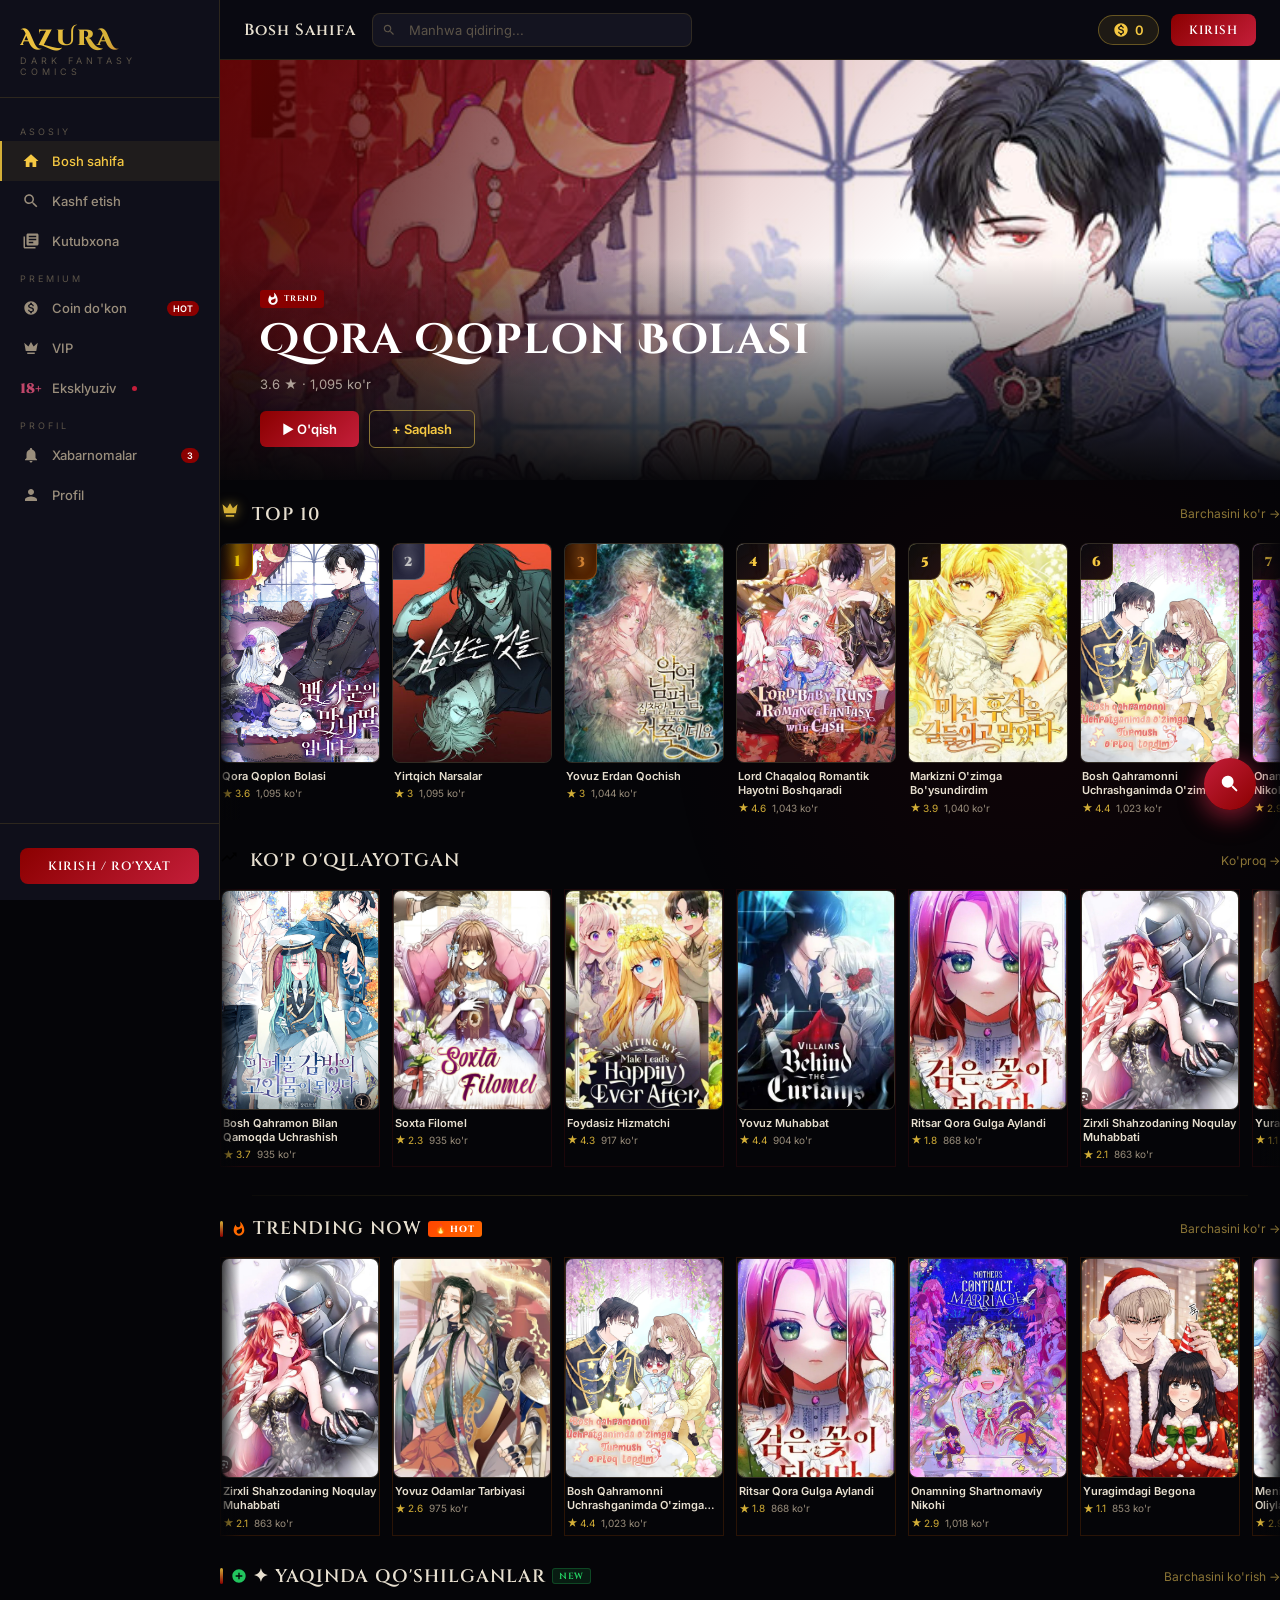
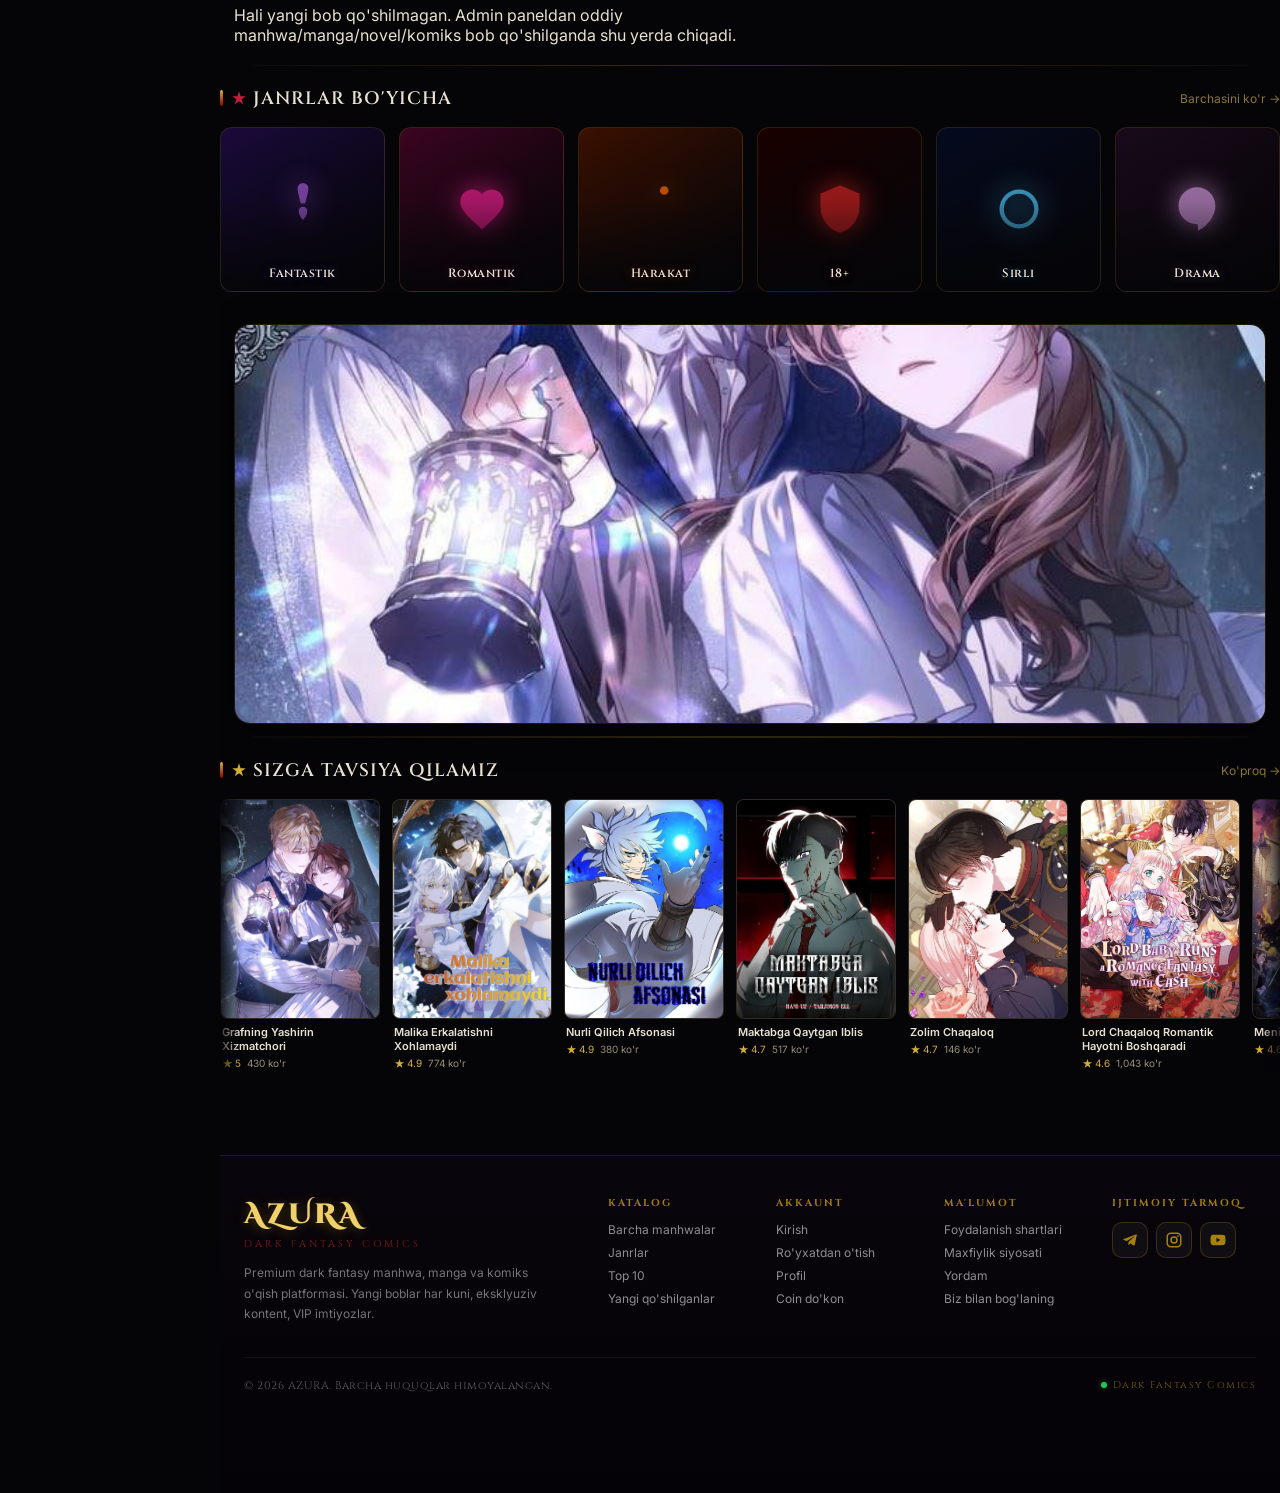
==== commit 3b549caa: "Final AZURA global D1 sync" ====
--- a/index.html
+++ b/index.html
@@ -1649,6 +1649,6 @@
 <script src="js/13-reader-safe-upgrade.js?v=3"></script>
 <script src="js/14-d1-unified-users.js?v=1"></script>
 <script src="js/16-d1-live-user-sync.js?v=1"></script>
-<script src="js/17-global-admin-sync.js?v=1"></script>
+<script src="js/19-cloud-global-final.js?v=2"></script>
 </body>
 </html>
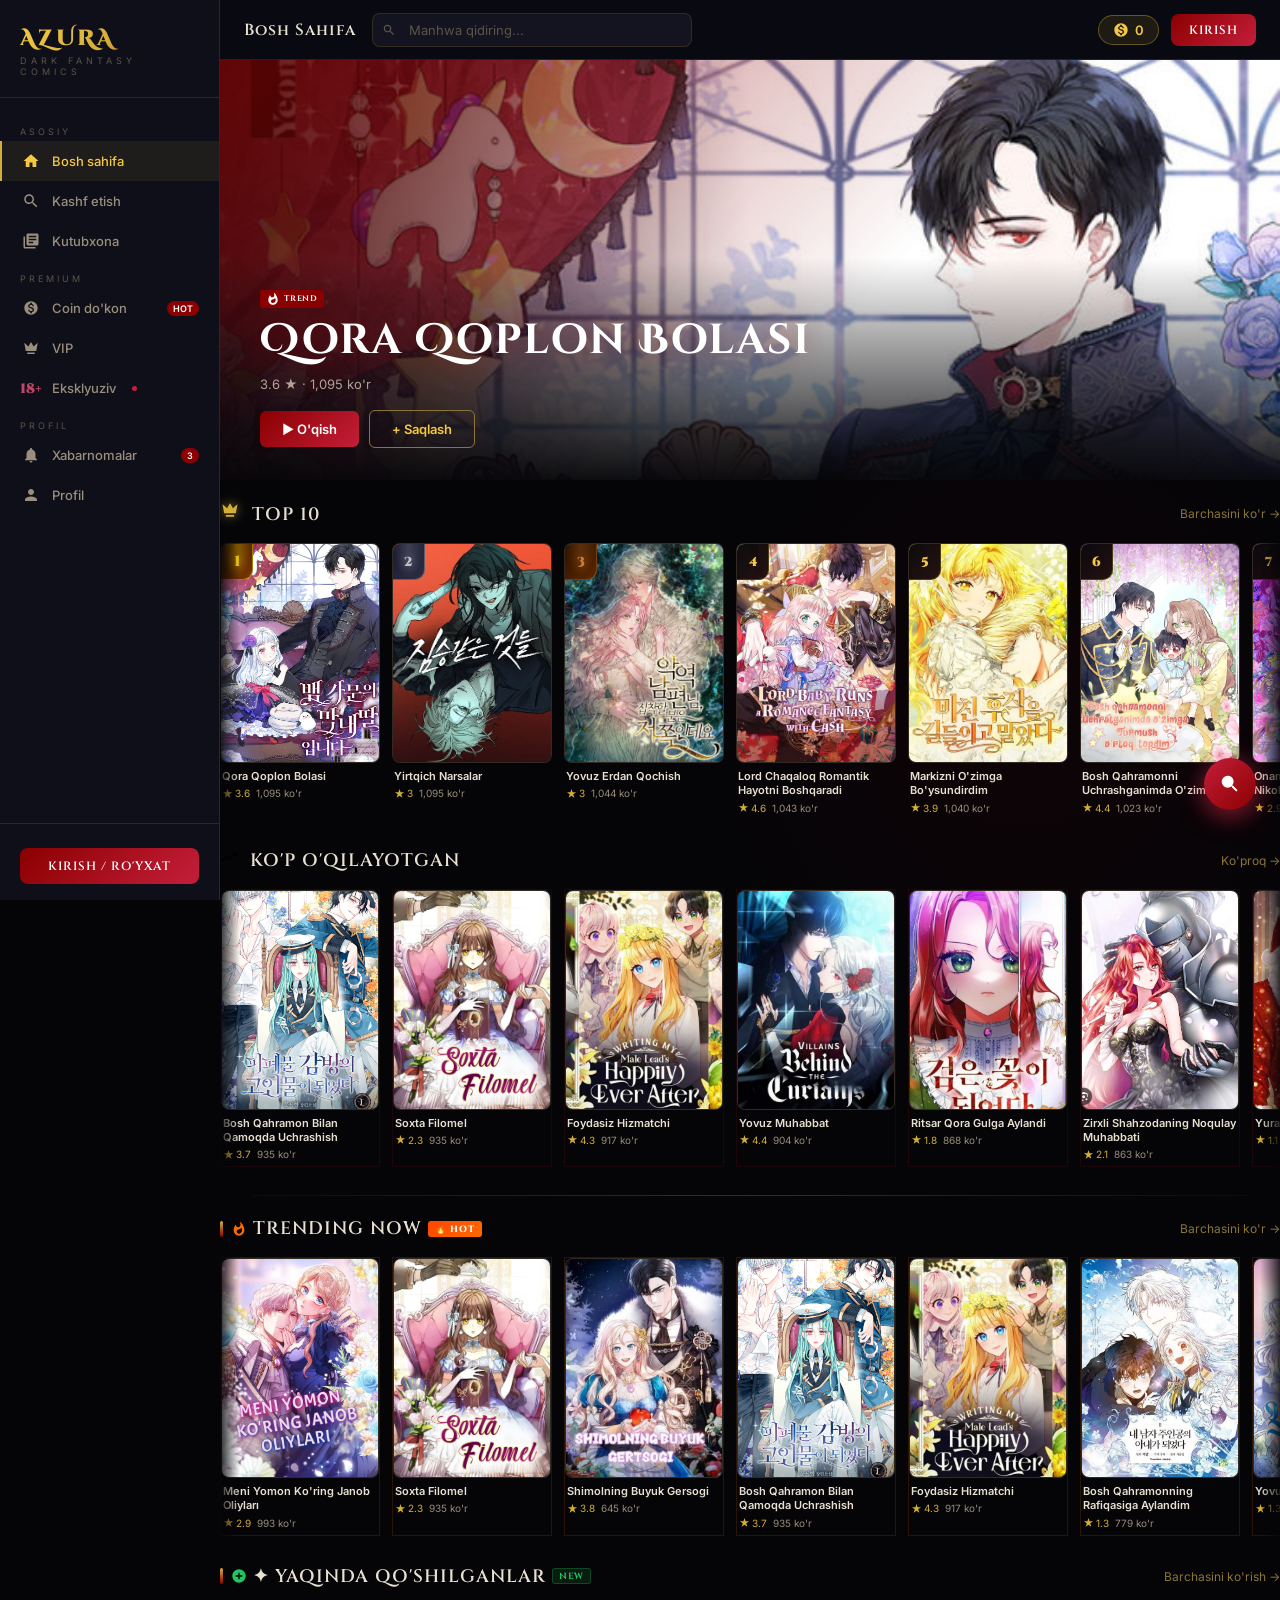
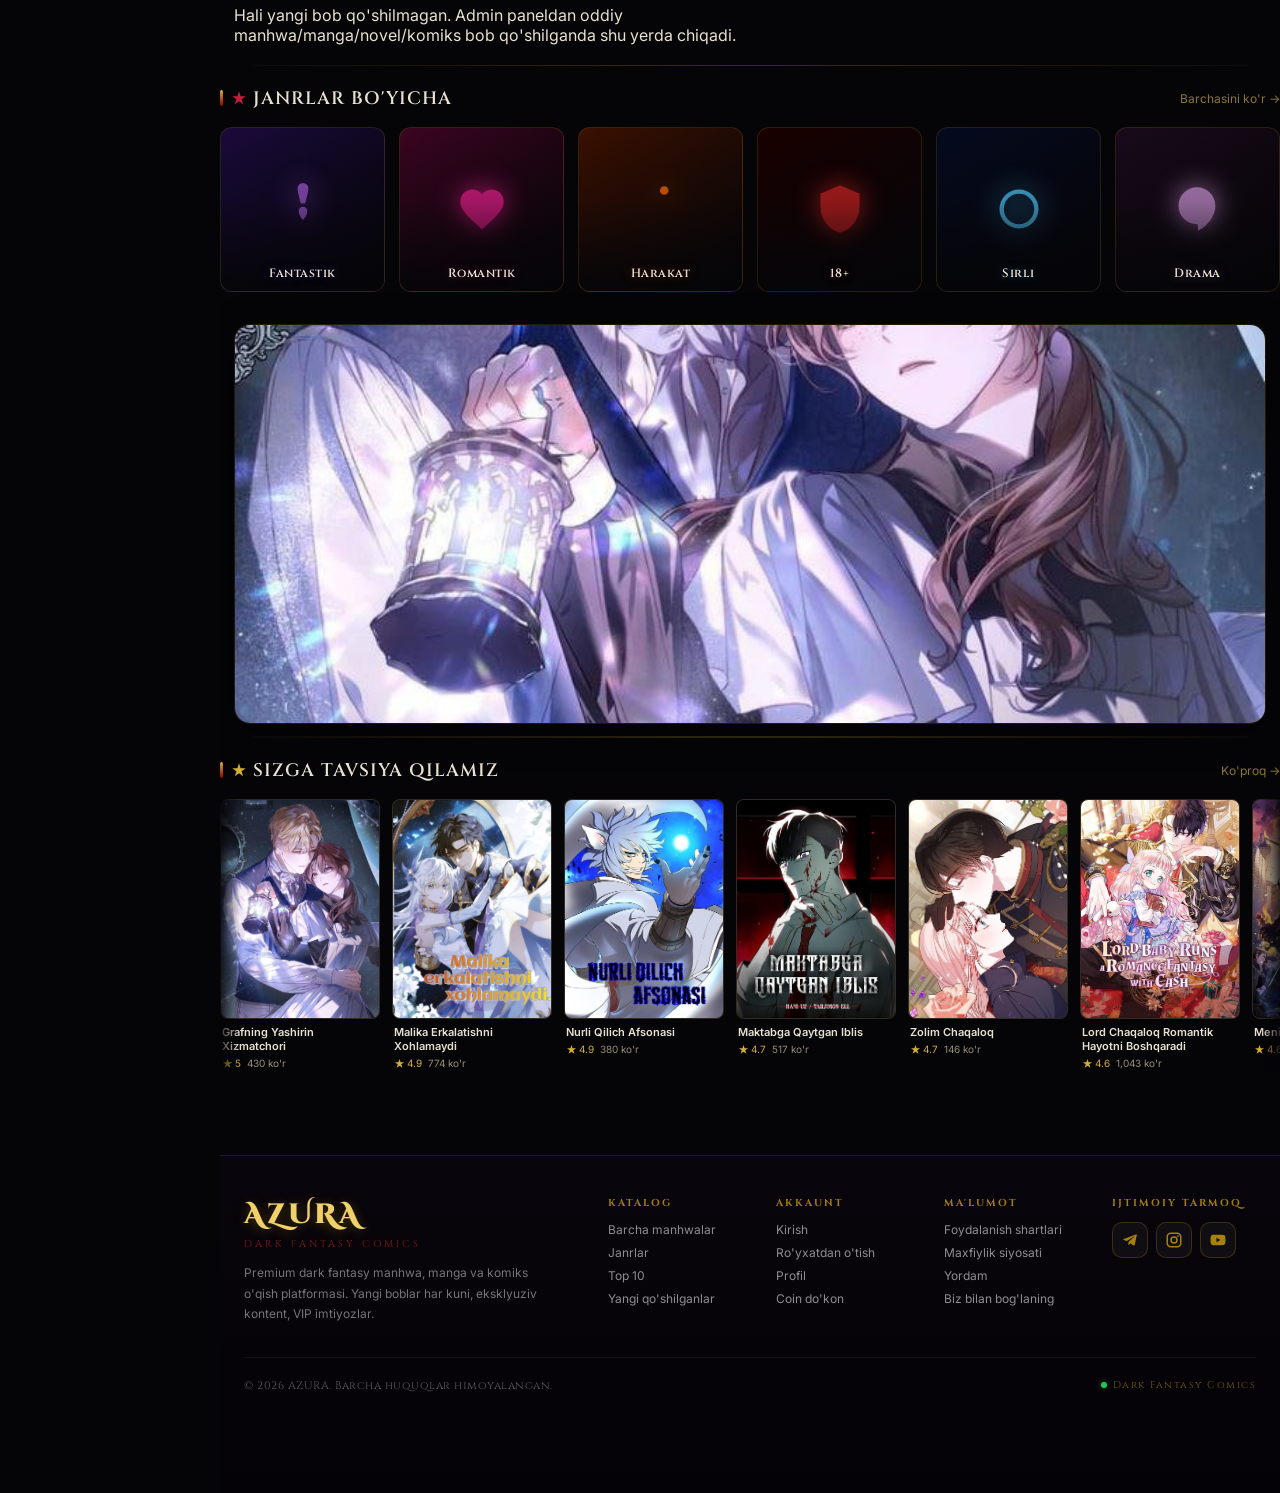
==== commit 058d6def: "Add R2 media upload and library fixes" ====
--- a/index.html
+++ b/index.html
@@ -1650,5 +1650,6 @@
 <script src="js/14-d1-unified-users.js?v=1"></script>
 <script src="js/16-d1-live-user-sync.js?v=1"></script>
 <script src="js/19-cloud-global-final.js?v=2"></script>
+<script src="js/20-r2-library-ui-fixes.js?v=1"></script>
 </body>
 </html>
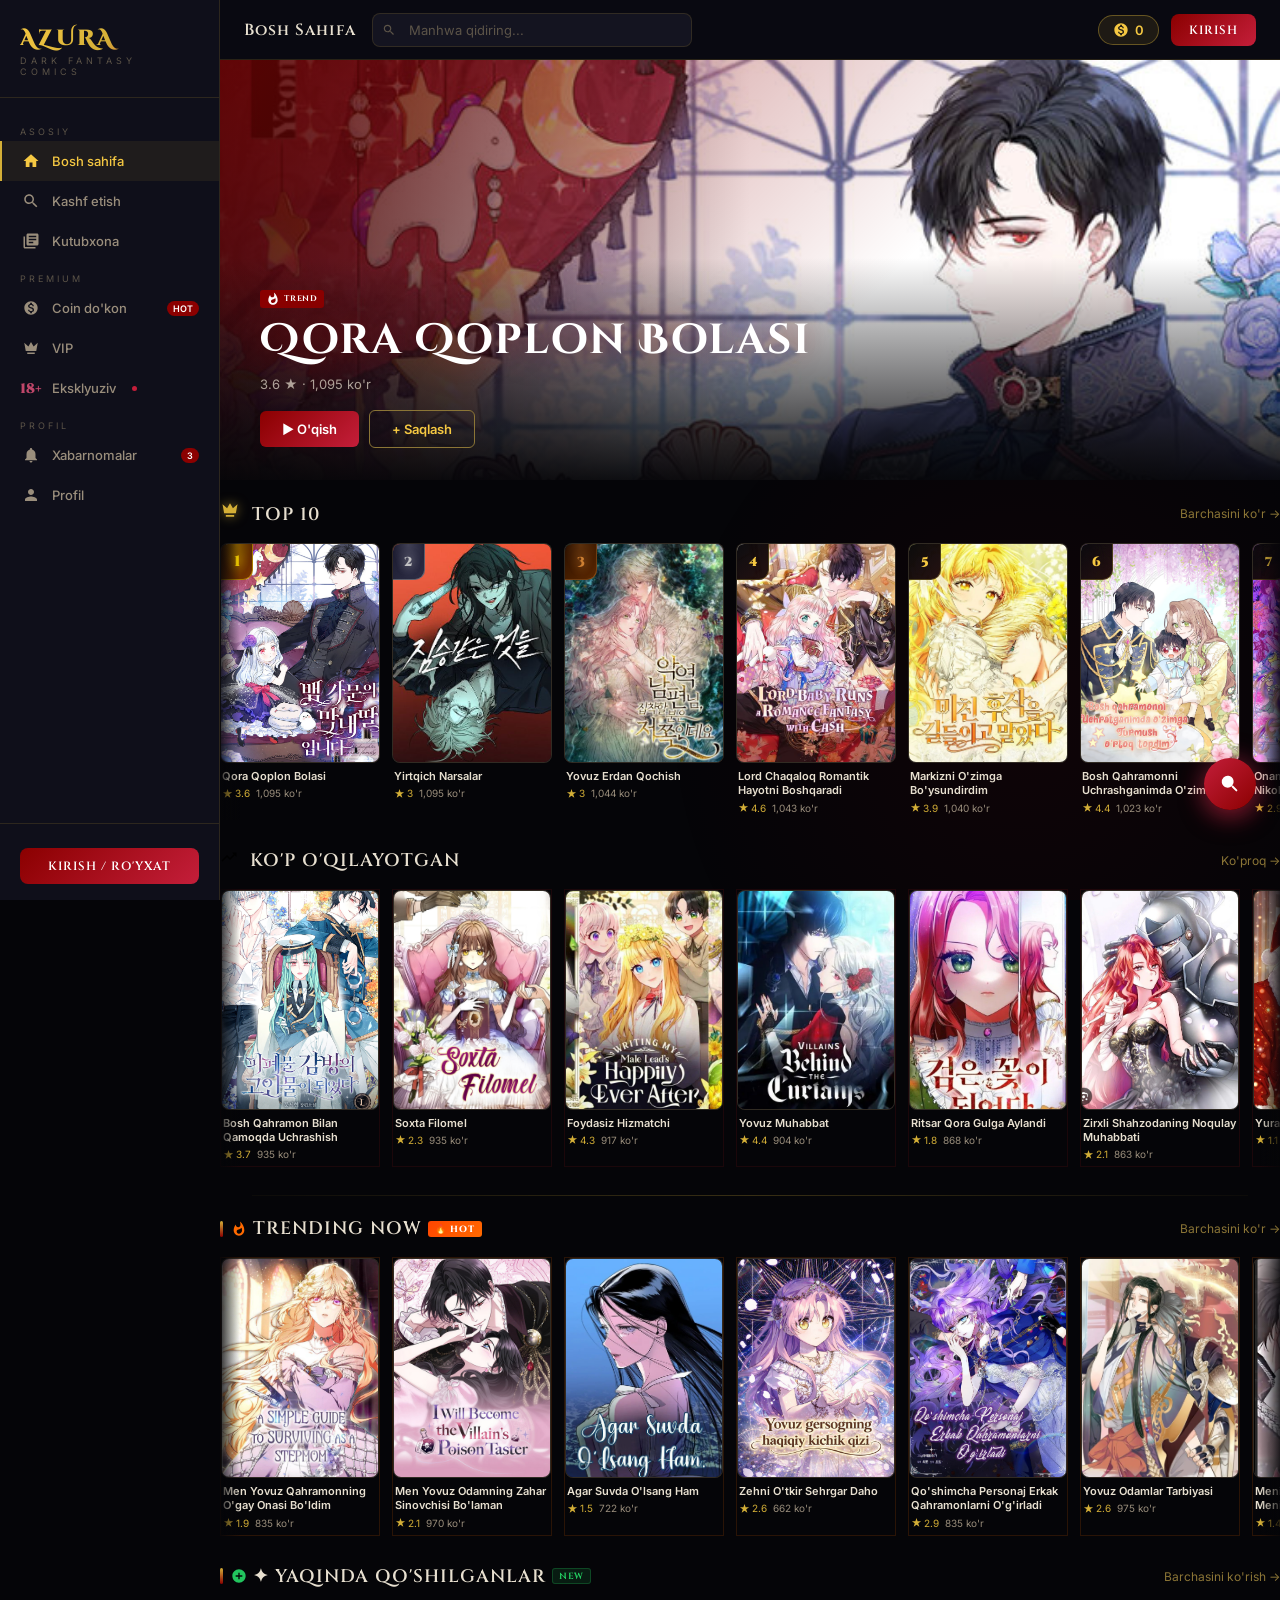
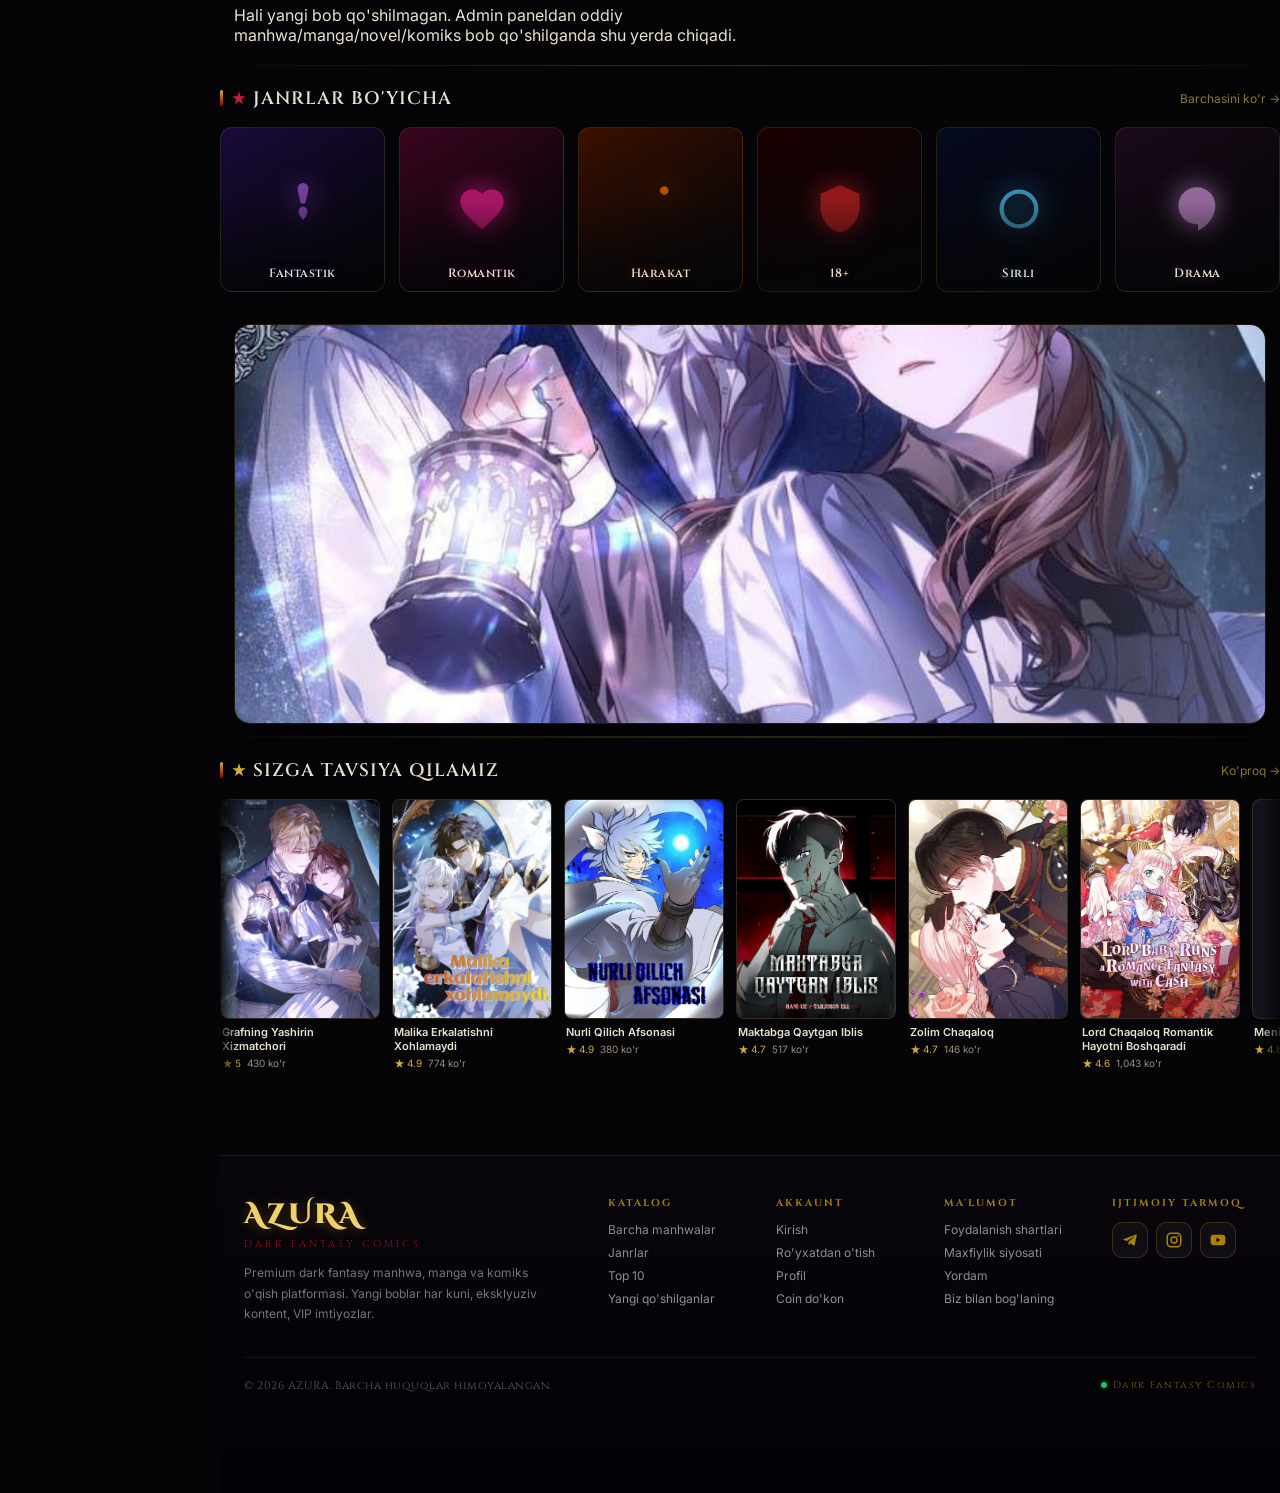
==== commit 9536cc68: "Fix chapters views and mobile performance" ====
--- a/index.html
+++ b/index.html
@@ -1651,5 +1651,6 @@
 <script src="js/16-d1-live-user-sync.js?v=1"></script>
 <script src="js/19-cloud-global-final.js?v=2"></script>
 <script src="js/20-r2-library-ui-fixes.js?v=1"></script>
+<script src="js/21-chapters-views-performance-final.js?v=1"></script>
 </body>
 </html>
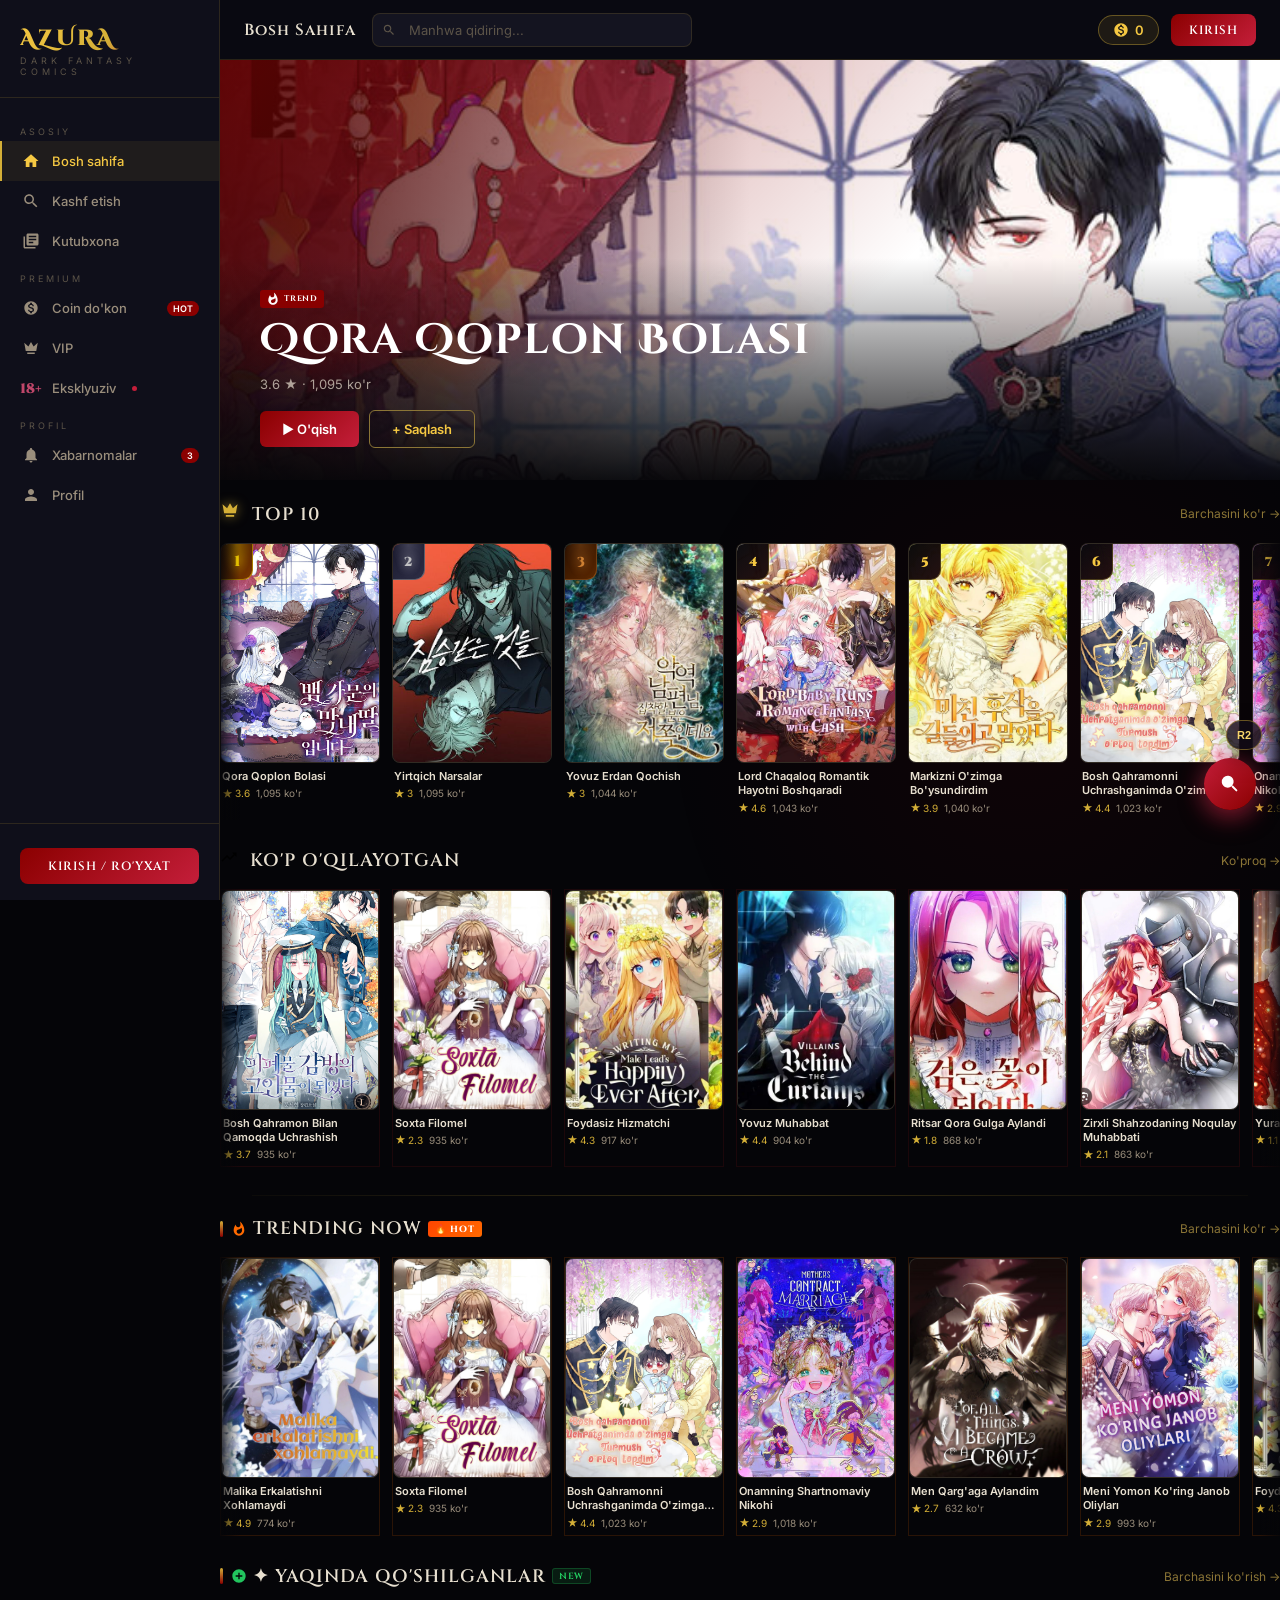
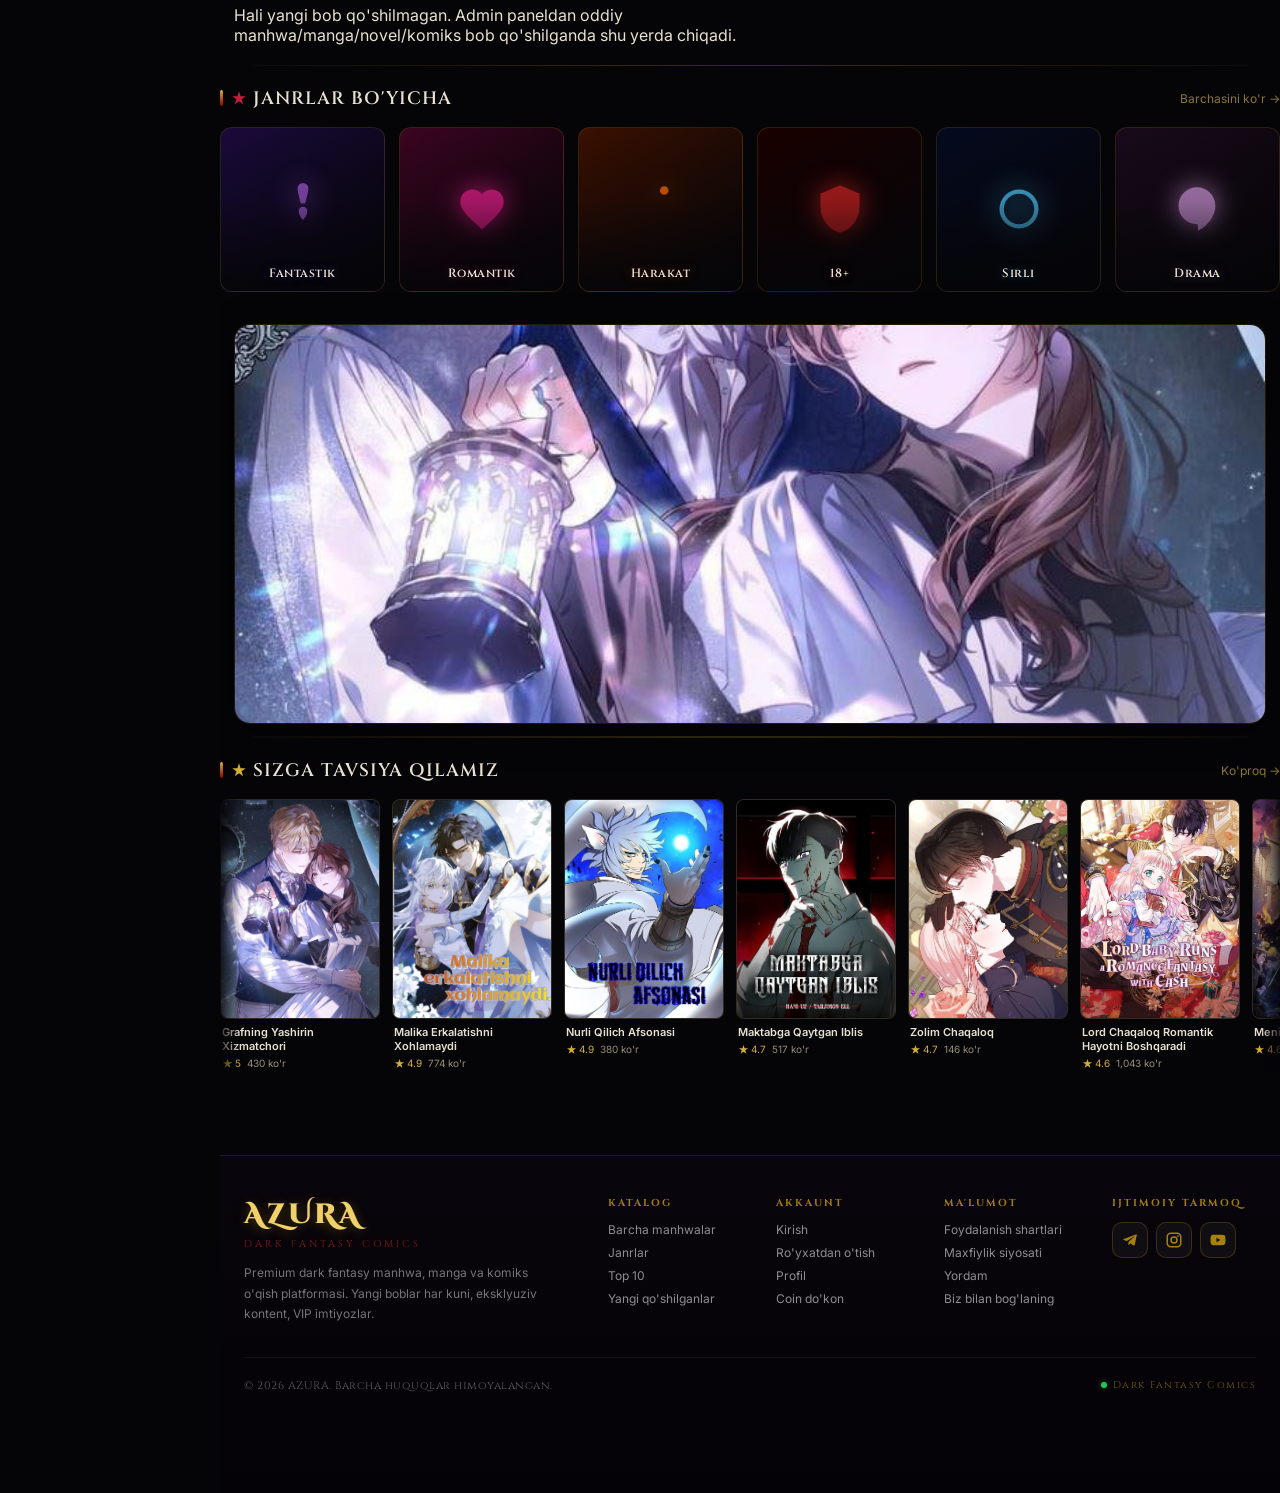
==== commit 7b4fac07: "Pro R2 ultimate final" ====
--- a/index.html
+++ b/index.html
@@ -1652,5 +1652,6 @@
 <script src="js/19-cloud-global-final.js?v=2"></script>
 <script src="js/20-r2-library-ui-fixes.js?v=1"></script>
 <script src="js/21-chapters-views-performance-final.js?v=1"></script>
+<script src="js/22-r2-pro-media-final.js?v=1"></script>
 </body>
 </html>
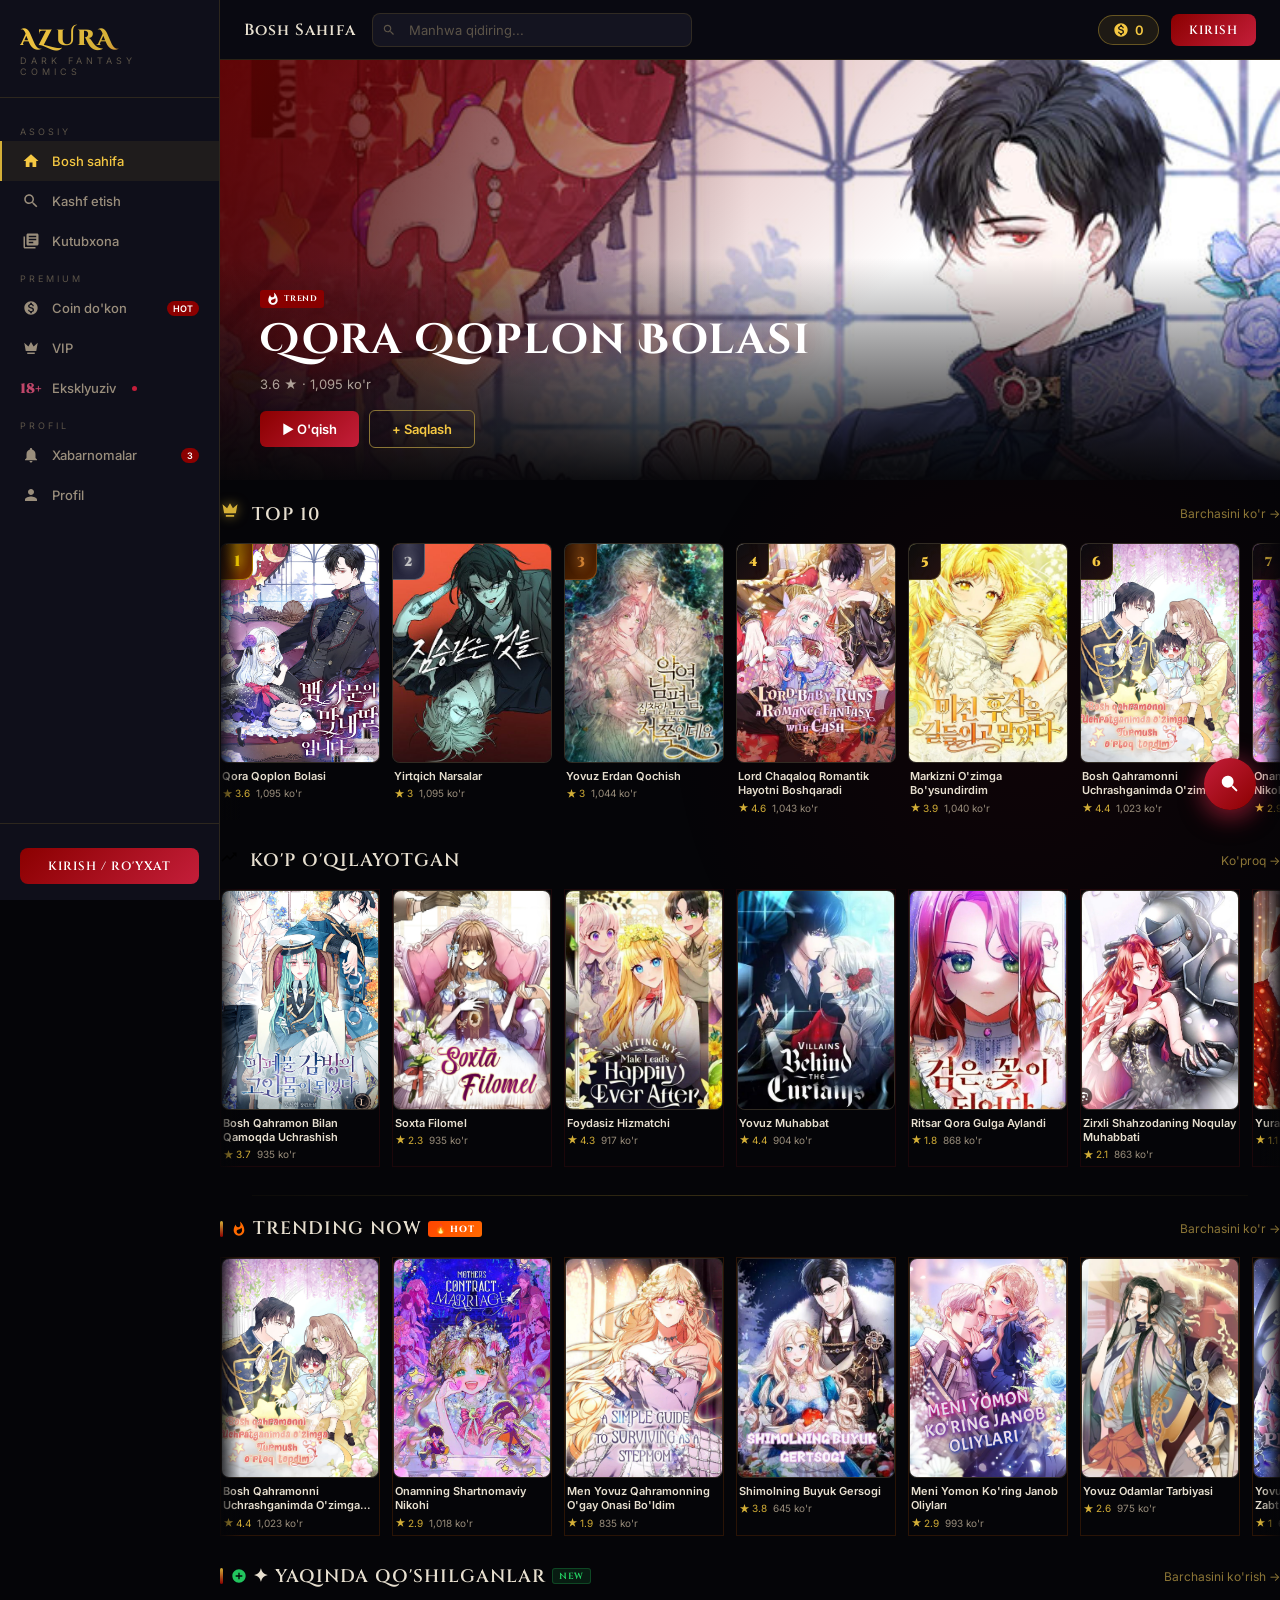
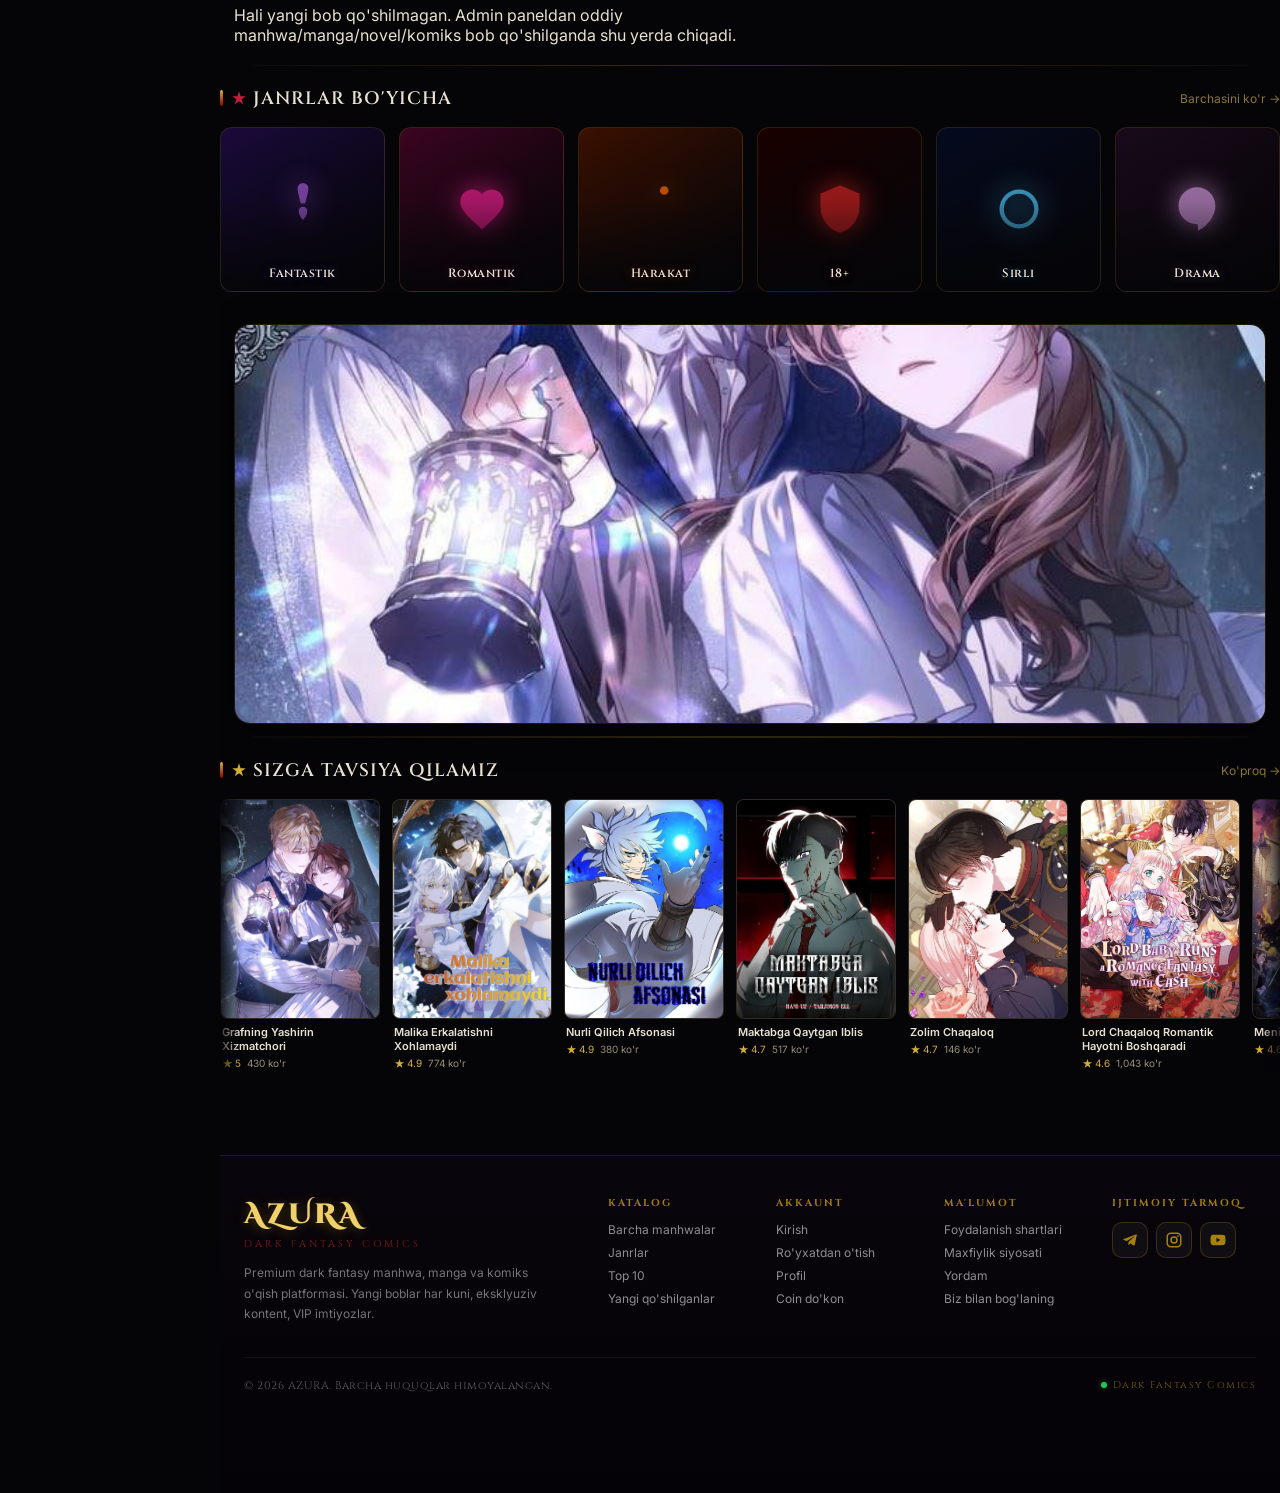
==== commit da1e19c9: "Ultra production final" ====
--- a/index.html
+++ b/index.html
@@ -1653,5 +1653,6 @@
 <script src="js/20-r2-library-ui-fixes.js?v=1"></script>
 <script src="js/21-chapters-views-performance-final.js?v=1"></script>
 <script src="js/22-r2-pro-media-final.js?v=1"></script>
+<script src="js/23-ultra-production-final.js?v=1"></script>
 </body>
 </html>
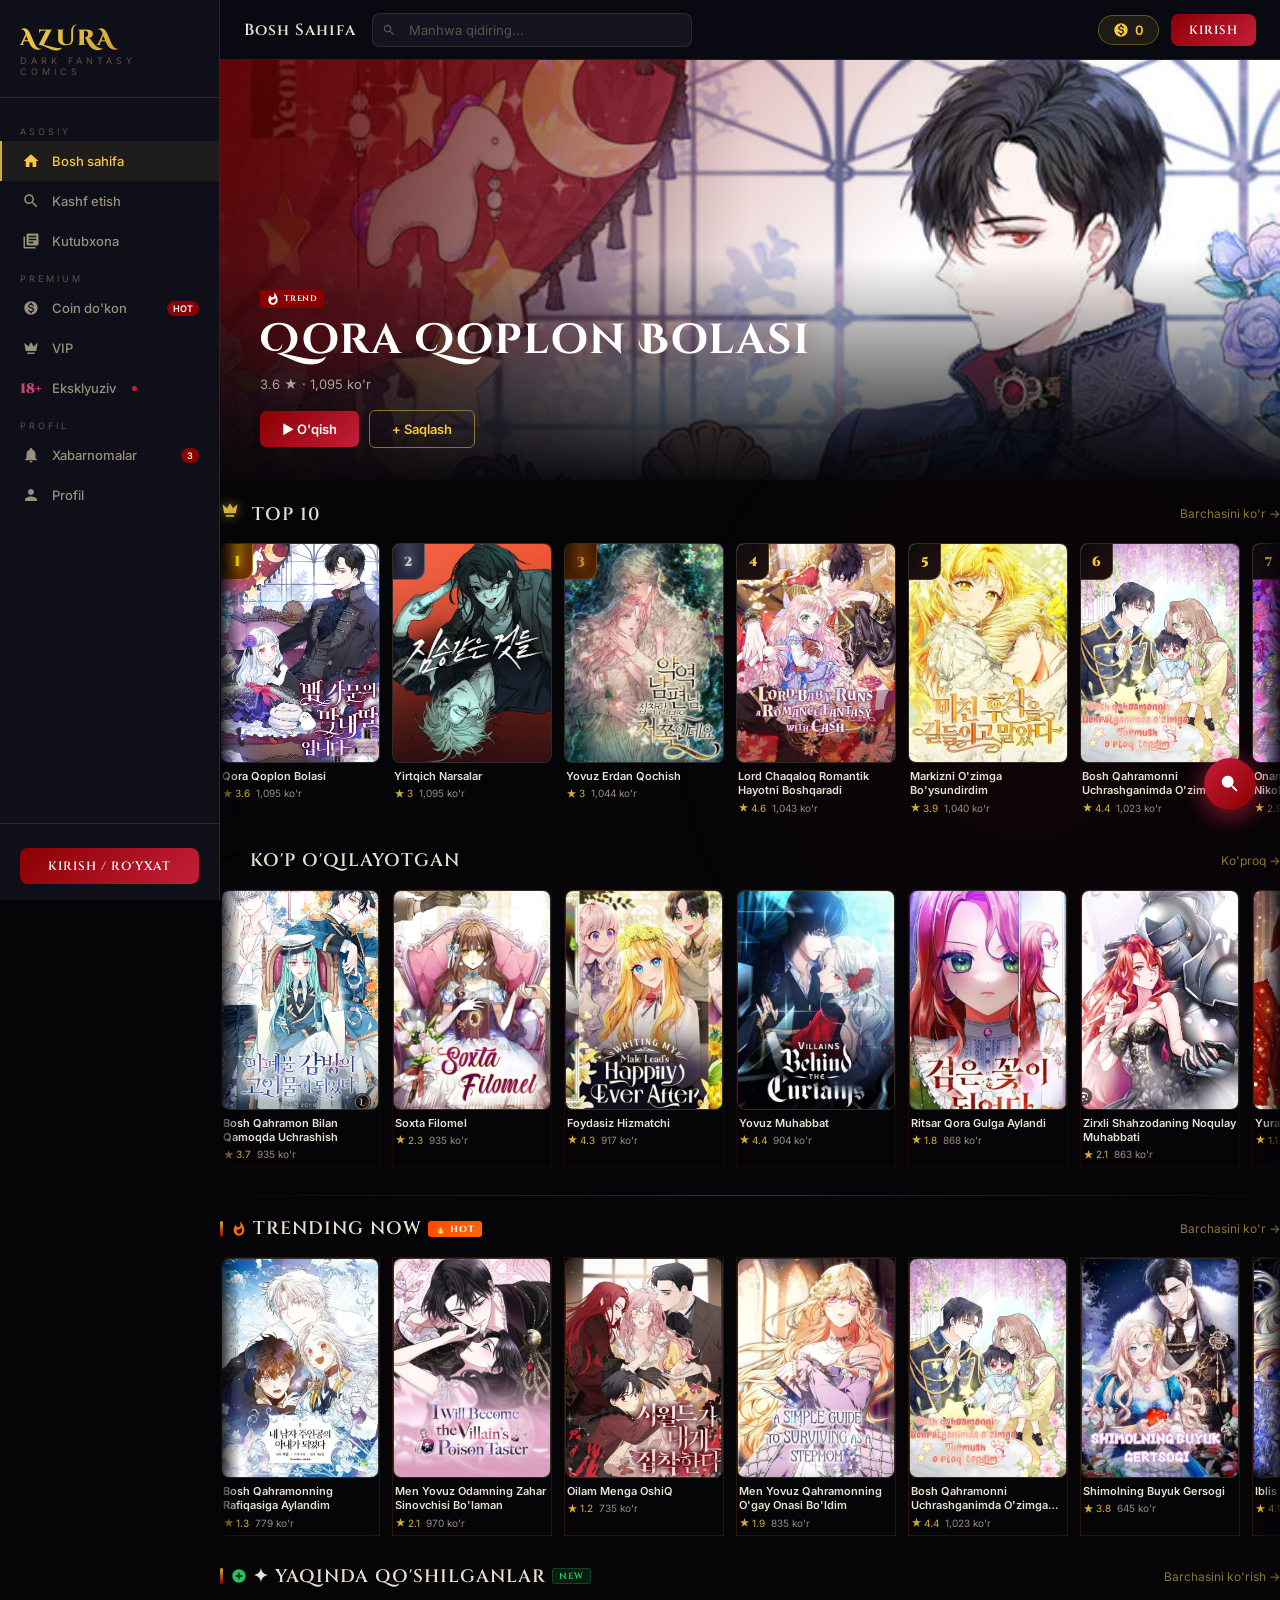
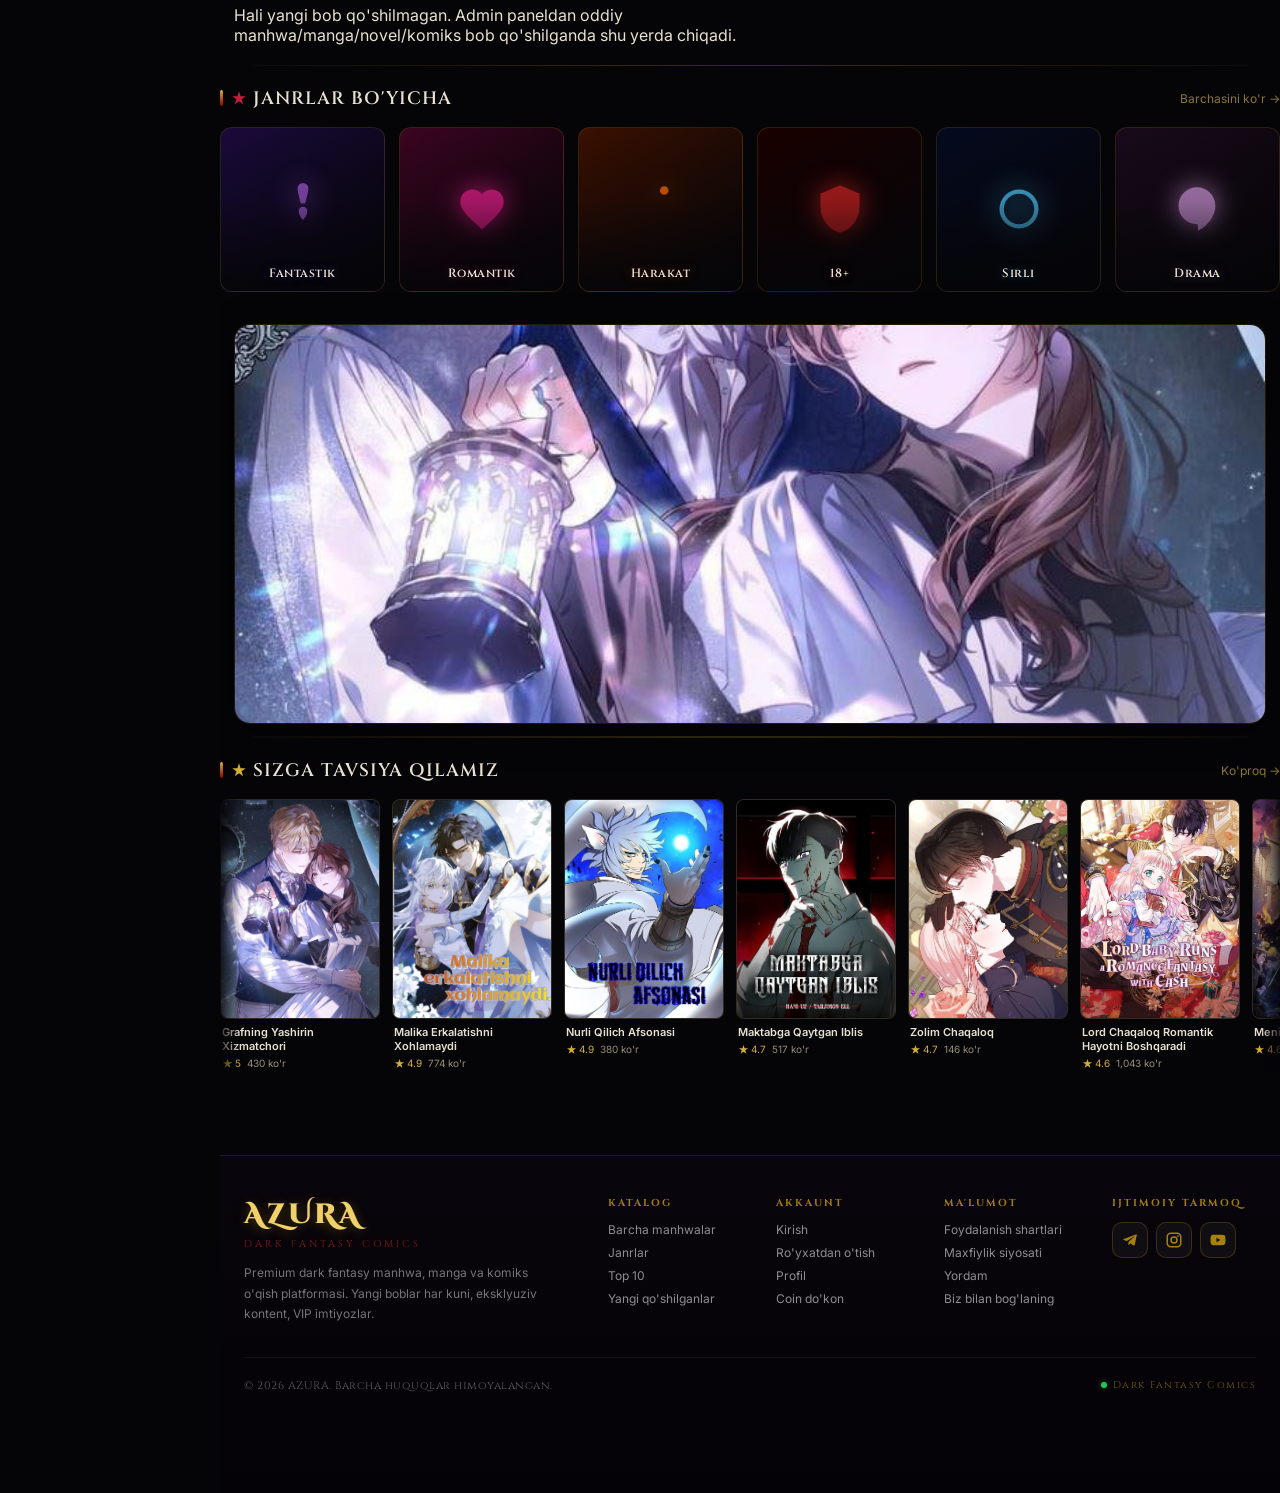
==== commit a8fe9b6c: "Pro final sync from stable admin zip" ====
--- a/index.html
+++ b/index.html
@@ -1647,12 +1647,6 @@
 </footer>
 
 <script src="js/13-reader-safe-upgrade.js?v=3"></script>
-<script src="js/14-d1-unified-users.js?v=1"></script>
-<script src="js/16-d1-live-user-sync.js?v=1"></script>
-<script src="js/19-cloud-global-final.js?v=2"></script>
-<script src="js/20-r2-library-ui-fixes.js?v=1"></script>
-<script src="js/21-chapters-views-performance-final.js?v=1"></script>
-<script src="js/22-r2-pro-media-final.js?v=1"></script>
-<script src="js/23-ultra-production-final.js?v=1"></script>
+<script src="js/14-pro-final-sync.js?v=1"></script>
 </body>
 </html>
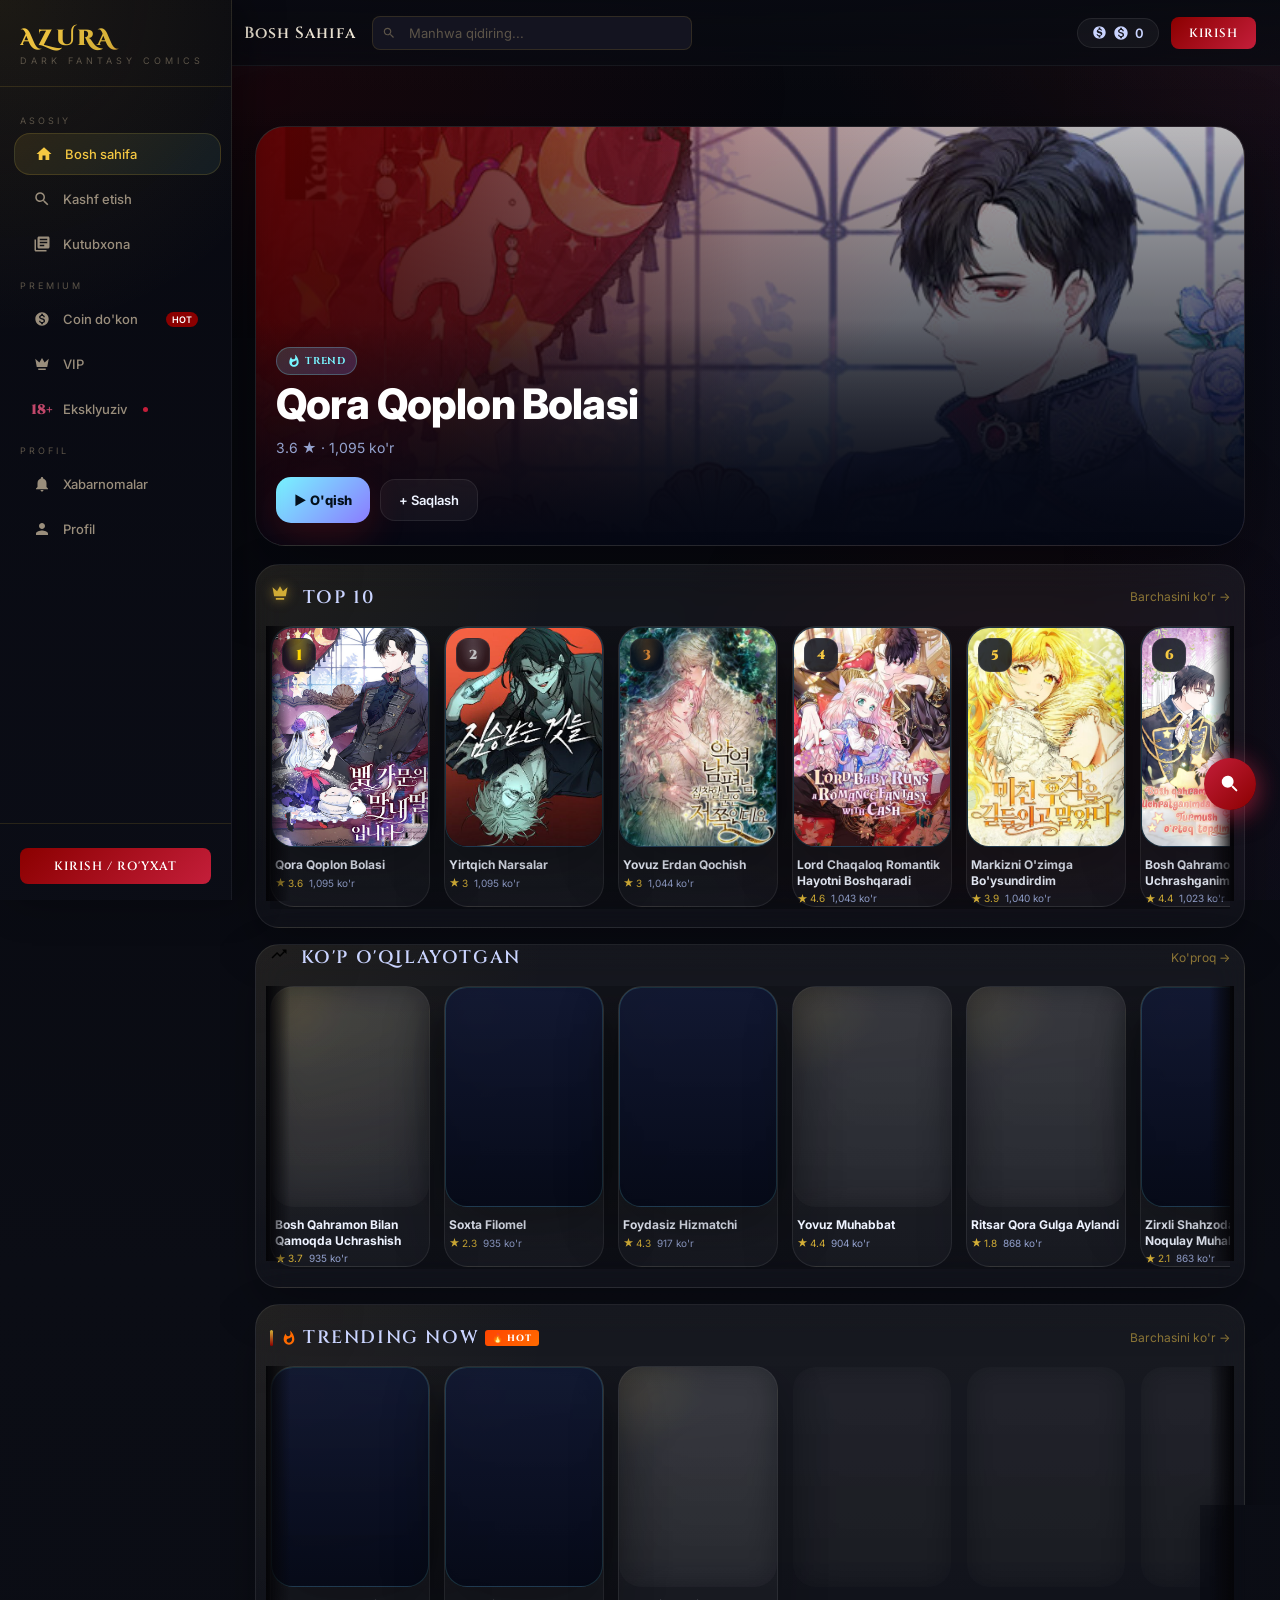
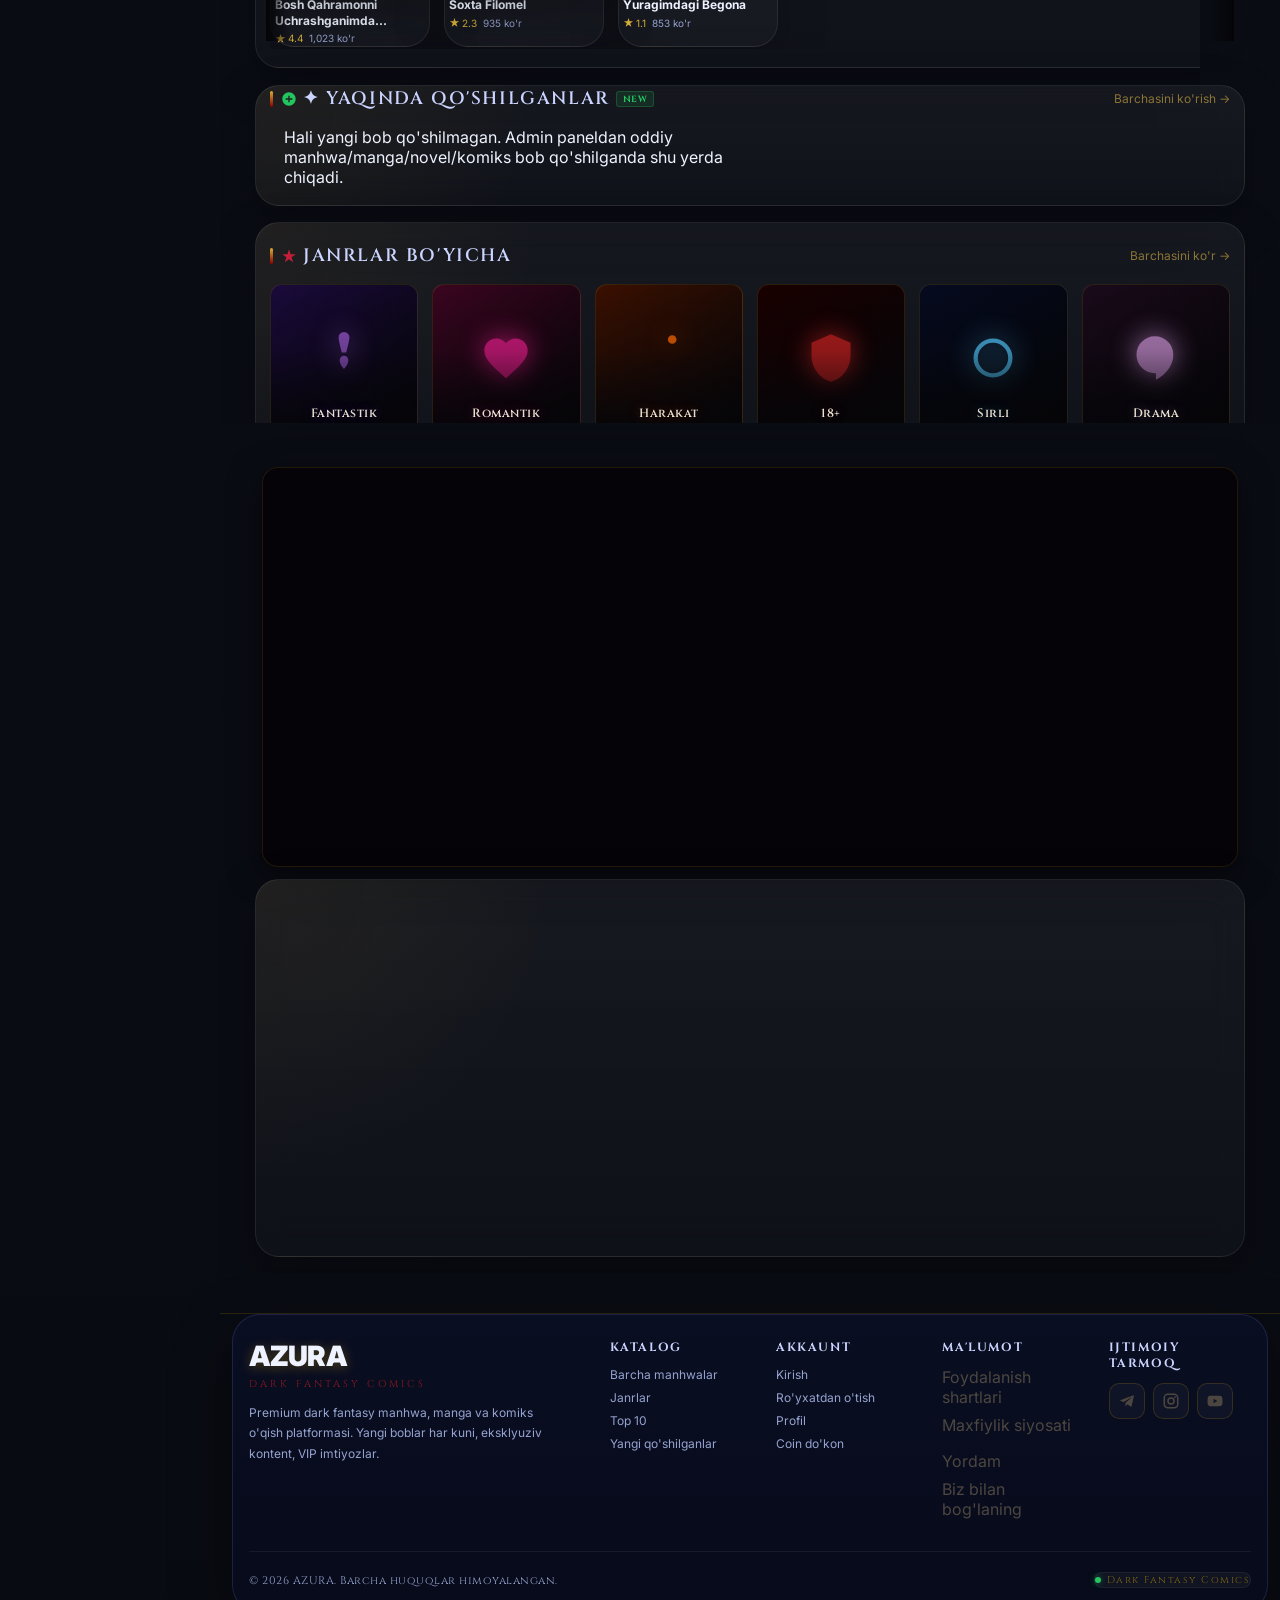
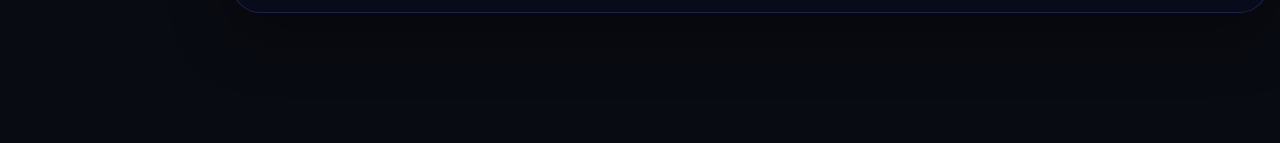
==== commit 156d753b: "full reset deploy" ====
--- a/index.html
+++ b/index.html
@@ -110,6 +110,13 @@
 
 <link href="https://fonts.googleapis.com/css2?family=Cinzel+Decorative:wght@400;700;900&family=Cinzel:wght@400;600;700&family=Inter:wght@300;400;500;600;700&display=swap" rel="stylesheet">
 <link rel="stylesheet" href="azura.css">
+<link rel="stylesheet" href="azura-reborn.css?v=1">
+<link rel="stylesheet" href="azura-adaptive-polish.css?v=2">
+<link rel="stylesheet" href="azura-hard-split.css?v=1">
+<link rel="stylesheet" href="azura-stage2-premium.css?v=1">
+<link rel="stylesheet" href="azura-stage3-real.css?v=1">
+<link rel="stylesheet" href="azura-stage4-hardening.css?v=1">
+<link rel="stylesheet" href="azura-stage5-rootfix.css?v=1">
 
 <!-- PDF.js for real WebP conversion -->
 <script src="https://cdnjs.cloudflare.com/ajax/libs/pdf.js/3.11.174/pdf.min.js"></script>
@@ -1173,7 +1180,7 @@
   <div class="mobile-topbar" style="display:none;">
     <div class="topbar-logo" style="background:linear-gradient(135deg,#9B0A1A,#C41E3A);-webkit-background-clip:text;-webkit-text-fill-color:transparent;background-clip:text;font-weight:900;letter-spacing:2px;">18+</div>
     <div class="topbar-right">
-      <div class="topbar-btn" id="adult-admin-mobile-btn" onclick="aapNav(document.querySelector('[data-aap=content]'),'content')" style="display:none;color:#F0D068;">⚙</div>
+      <div class="topbar-btn" id="adult-admin-mobile-btn" onclick="openAdultAdmin()" style="display:none;color:#F0D068;">⚙</div>
       <div class="topbar-btn" onclick="navigate('home')">✕</div>
     </div>
   </div>
@@ -1183,7 +1190,7 @@
       Eksklyuziv
     </div>
     <div class="topbar-actions">
-      <button id="adult-admin-desktop-btn" onclick="aapNav(document.querySelector('[data-aap=content]'),'content')" style="display:none;padding:7px 14px;border-radius:9px;background:linear-gradient(135deg,rgba(212,175,55,0.18),rgba(139,93,28,0.1));border:1px solid rgba(212,175,55,0.4);color:#F0D068;font-family:'Cinzel',serif;font-size:11px;font-weight:700;letter-spacing:1px;cursor:pointer;">⚙ ADMIN</button>
+      <button id="adult-admin-desktop-btn" onclick="openAdultAdmin()" style="display:none;padding:7px 14px;border-radius:9px;background:linear-gradient(135deg,rgba(212,175,55,0.18),rgba(139,93,28,0.1));border:1px solid rgba(212,175,55,0.4);color:#F0D068;font-family:'Cinzel',serif;font-size:11px;font-weight:700;letter-spacing:1px;cursor:pointer;">⚙ ADMIN</button>
     </div>
   </div>
 
@@ -1615,23 +1622,23 @@
         </div>
         <div class="az-footer-col">
           <div class="az-footer-col-title">MA'LUMOT</div>
-          <a class="az-footer-link" href="#">Foydalanish shartlari</a>
-          <a class="az-footer-link" href="#">Maxfiylik siyosati</a>
-          <a class="az-footer-link" href="#">Yordam</a>
-          <a class="az-footer-link" href="#">Biz bilan bog'laning</a>
+          <span class="az-footer-text">Foydalanish shartlari</span>
+          <span class="az-footer-text">Maxfiylik siyosati</span>
+          <span class="az-footer-text">Yordam</span>
+          <span class="az-footer-text">Biz bilan bog'laning</span>
         </div>
         <div class="az-footer-col">
           <div class="az-footer-col-title">IJTIMOIY TARMOQ</div>
           <div class="az-footer-socials">
-            <a class="az-footer-social" href="#" title="Telegram">
+            <span class="az-footer-social az-footer-text" title="Telegram">
               <svg viewBox="0 0 24 24" width="18" height="18" fill="currentColor"><path d="M9.78 18.65l.28-4.23 7.68-6.92c.34-.31-.07-.46-.52-.19L7.74 13.3 3.64 12c-.88-.25-.89-.86.2-1.3l15.97-6.16c.73-.33 1.43.18 1.15 1.3l-2.72 12.81c-.19.91-.74 1.13-1.5.71L12.6 16.3l-1.99 1.93c-.23.23-.42.42-.83.42z"/></svg>
-            </a>
-            <a class="az-footer-social" href="#" title="Instagram">
+            </span>
+            <span class="az-footer-social az-footer-text" title="Instagram">
               <svg viewBox="0 0 24 24" width="18" height="18" fill="currentColor"><path d="M7.8 2h8.4C19.4 2 22 4.6 22 7.8v8.4a5.8 5.8 0 01-5.8 5.8H7.8C4.6 22 2 19.4 2 16.2V7.8A5.8 5.8 0 017.8 2m-.2 2A3.6 3.6 0 004 7.6v8.8C4 18.39 5.61 20 7.6 20h8.8a3.6 3.6 0 003.6-3.6V7.6C20 5.61 18.39 4 16.4 4H7.6m9.65 1.5a1.25 1.25 0 110 2.5 1.25 1.25 0 010-2.5M12 7a5 5 0 110 10 5 5 0 010-10m0 2a3 3 0 100 6 3 3 0 000-6z"/></svg>
-            </a>
-            <a class="az-footer-social" href="#" title="YouTube">
+            </span>
+            <span class="az-footer-social az-footer-text" title="YouTube">
               <svg viewBox="0 0 24 24" width="18" height="18" fill="currentColor"><path d="M10 15l5.19-3L10 9v6m11.56-7.83c.13.47.22 1.1.28 1.9.07.8.1 1.49.1 2.09L22 12c0 2.19-.16 3.8-.44 4.83-.25.9-.83 1.48-1.73 1.73-.47.13-1.33.22-2.65.28-1.3.07-2.49.1-3.59.1L12 19c-4.19 0-6.8-.16-7.83-.44-.9-.25-1.48-.83-1.73-1.73-.13-.47-.22-1.1-.28-1.9-.07-.8-.1-1.49-.1-2.09L2 12c0-2.19.16-3.8.44-4.83.25-.9.83-1.48 1.73-1.73.47-.13 1.33-.22 2.65-.28 1.3-.07 2.49-.1 3.59-.1L12 5c4.19 0 6.8.16 7.83.44.9.25 1.48.83 1.73 1.73z"/></svg>
-            </a>
+            </span>
           </div>
         </div>
       </div>
@@ -1647,6 +1654,13 @@
 </footer>
 
 <script src="js/13-reader-safe-upgrade.js?v=3"></script>
-<script src="js/14-pro-final-sync.js?v=1"></script>
+<script src="js/azura-reborn-ui.js?v=1"></script>
+<script src="js/azura-production-sync.js?v=4"></script>
+<script src="js/azura-final-polish.js?v=1"></script>
+<script src="js/azura-hard-split.js?v=1"></script>
+<script src="js/azura-stage2-premium.js?v=1"></script>
+<script src="js/azura-stage3-expansion.js?v=1"></script>
+<script src="js/azura-stage4-hardening.js?v=1"></script>
+<script src="js/azura-stage5-rootfix.js?v=1"></script>
 </body>
-</html>
+</html>
--- a/azura-reborn.css
+++ b/azura-reborn.css
@@ -0,0 +1,610 @@
+
+/* AZURA Reborn Theme — mobile-first redesign without breaking legacy logic */
+:root{
+  --rb-bg:#050816;
+  --rb-bg-2:#0b1024;
+  --rb-surface:rgba(12,18,38,.78);
+  --rb-surface-2:rgba(20,28,56,.92);
+  --rb-border:rgba(113,135,255,.18);
+  --rb-border-strong:rgba(120,245,255,.35);
+  --rb-text:#eef3ff;
+  --rb-muted:#95a3cf;
+  --rb-soft:#cad4ff;
+  --rb-cyan:#78f5ff;
+  --rb-violet:#8b7bff;
+  --rb-pink:#ff7dd1;
+  --rb-green:#50f3a4;
+  --rb-gold:#ffdc7b;
+  --rb-shadow:0 20px 60px rgba(0,0,0,.35);
+  --rb-radius:24px;
+  --rb-radius-sm:18px;
+  --rb-blur:16px;
+}
+
+html,body{
+  background:
+    radial-gradient(1000px 500px at 10% -10%, rgba(120,245,255,.12), transparent 60%),
+    radial-gradient(900px 420px at 100% 0%, rgba(139,123,255,.14), transparent 55%),
+    radial-gradient(800px 500px at 50% 100%, rgba(255,125,209,.08), transparent 60%),
+    linear-gradient(180deg,var(--rb-bg),var(--rb-bg-2));
+  color:var(--rb-text);
+}
+
+body.azura-reborn{
+  min-height:100vh;
+  overflow-x:hidden;
+}
+
+body.azura-reborn::before{
+  content:"";
+  position:fixed; inset:0;
+  pointer-events:none;
+  background:
+    linear-gradient(180deg, rgba(255,255,255,.02), transparent 20%),
+    linear-gradient(90deg, rgba(120,245,255,.03), transparent 18%, transparent 82%, rgba(139,123,255,.03));
+  z-index:0;
+}
+
+body.azura-reborn .page{
+  padding-bottom:calc(98px + env(safe-area-inset-bottom));
+  position:relative;
+  z-index:1;
+}
+
+body.azura-reborn .topbar,
+body.azura-reborn .topbar-desktop,
+body.azura-reborn .sidebar,
+body.azura-reborn .admin-sidebar-inner,
+body.azura-reborn .admin-main,
+body.azura-reborn .hero-banner,
+body.azura-reborn .vip-banner,
+body.azura-reborn .azura-modal-box,
+body.azura-reborn .coin-pkg,
+body.azura-reborn .profile-menu-card,
+body.azura-reborn .chapter-item,
+body.azura-reborn .lib-item,
+body.azura-reborn .manga-thumb,
+body.azura-reborn .detail-cover-small,
+body.azura-reborn .adult-admin-panel-inner,
+body.azura-reborn .adult-page-inner,
+body.azura-reborn .section,
+body.azura-reborn .promo-card,
+body.azura-reborn .admin-layout{
+  border:1px solid var(--rb-border);
+  background:linear-gradient(180deg, rgba(14,20,44,.82), rgba(7,11,28,.9));
+  box-shadow:var(--rb-shadow);
+  backdrop-filter:blur(var(--rb-blur));
+}
+
+body.azura-reborn .topbar,
+body.azura-reborn .topbar-desktop{
+  margin:10px 12px 12px;
+  border-radius:22px;
+  background:linear-gradient(180deg, rgba(14,20,44,.9), rgba(6,10,25,.92));
+}
+
+body.azura-reborn .section{
+  margin:0 12px 16px;
+  border-radius:24px;
+  padding:18px 14px;
+  background:linear-gradient(180deg, rgba(10,16,38,.68), rgba(6,10,24,.5));
+}
+
+body.azura-reborn .section-title,
+body.azura-reborn .az-footer-col-title,
+body.azura-reborn .profile-menu-section-title{
+  color:var(--rb-soft);
+  letter-spacing:1.6px;
+  font-size:12px;
+}
+
+body.azura-reborn .hero-banner{
+  margin:0 12px 18px;
+  min-height:420px;
+  border-radius:30px;
+  overflow:hidden;
+  border:1px solid rgba(120,245,255,.18);
+  background:
+    radial-gradient(circle at 80% 15%, rgba(120,245,255,.22), transparent 28%),
+    radial-gradient(circle at 10% 15%, rgba(139,123,255,.2), transparent 25%),
+    linear-gradient(180deg, rgba(8,12,28,.82), rgba(4,6,16,.92));
+}
+
+body.azura-reborn .hero-artwork::after,
+body.azura-reborn .detail-cover-wrapper::after{
+  content:"";
+  position:absolute; inset:0;
+  background:linear-gradient(180deg, rgba(6,10,24,.1), rgba(6,10,24,.6) 55%, rgba(6,10,24,.95));
+}
+
+body.azura-reborn .hero-img,
+body.azura-reborn .detail-cover-img{
+  opacity:.78;
+  filter:saturate(1.06) contrast(1.05);
+}
+
+body.azura-reborn .hero-content{
+  padding:28px 20px 22px;
+  background:linear-gradient(180deg, transparent 0%, rgba(5,8,20,.24) 20%, rgba(5,8,20,.94) 100%);
+}
+
+body.azura-reborn .hero-tag{
+  background:linear-gradient(135deg, rgba(120,245,255,.16), rgba(139,123,255,.22));
+  border:1px solid rgba(120,245,255,.25);
+  color:var(--rb-cyan);
+  padding:6px 10px;
+  border-radius:999px;
+  font-size:10px;
+}
+
+body.azura-reborn .hero-title,
+body.azura-reborn .detail-title,
+body.azura-reborn .vip-title,
+body.azura-reborn .profile-name{
+  font-family:'Inter', system-ui, sans-serif;
+  letter-spacing:-.02em;
+  font-weight:800;
+  text-shadow:none;
+}
+
+body.azura-reborn .hero-title{
+  font-size:clamp(26px,7vw,52px);
+  line-height:1.02;
+  margin-bottom:10px;
+}
+
+body.azura-reborn .hero-desc{
+  max-width:620px;
+  color:var(--rb-muted);
+  font-size:14px;
+  line-height:1.65;
+  margin-bottom:18px;
+}
+
+body.azura-reborn .btn-primary,
+body.azura-reborn .azura-btn-primary,
+body.azura-reborn .bn-edit-save,
+body.azura-reborn .mhp-btn.primary{
+  background:linear-gradient(135deg,var(--rb-cyan),var(--rb-violet));
+  color:#04101b;
+  border:none;
+  border-radius:16px;
+  padding:12px 18px;
+  font-weight:800;
+  box-shadow:0 10px 30px rgba(120,245,255,.22);
+}
+
+body.azura-reborn .btn-outline,
+body.azura-reborn .mhp-btn.outline,
+body.azura-reborn .bn-edit-cancel{
+  background:rgba(255,255,255,.03);
+  color:var(--rb-text);
+  border:1px solid rgba(120,245,255,.18);
+  border-radius:16px;
+  padding:12px 18px;
+}
+
+body.azura-reborn .manga-card{
+  width:148px;
+  transition:transform .18s ease, filter .18s ease;
+}
+
+body.azura-reborn .manga-thumb{
+  border-radius:22px;
+  overflow:hidden;
+  border:1px solid rgba(120,245,255,.16);
+  background:linear-gradient(180deg, rgba(15,22,49,.9), rgba(6,10,24,.96));
+}
+
+body.azura-reborn .manga-thumb img{
+  transform:scale(1.01);
+}
+
+body.azura-reborn .manga-rank{
+  top:10px; left:10px;
+  width:34px; height:34px;
+  border-radius:12px;
+  background:rgba(7,12,24,.82);
+  backdrop-filter:blur(8px);
+  border:1px solid rgba(255,255,255,.08);
+}
+
+body.azura-reborn .manga-info{ padding:10px 4px 2px; }
+body.azura-reborn .manga-title{
+  color:var(--rb-text);
+  font-size:12px;
+  font-weight:700;
+}
+body.azura-reborn .manga-meta{
+  color:var(--rb-muted);
+  font-size:10px;
+}
+
+body.azura-reborn .scroll-row{
+  gap:14px;
+  padding-bottom:2px;
+}
+
+body.azura-reborn .detail-cover-wrapper{
+  height:min(44vh, 420px);
+  margin:10px 12px 0;
+  border-radius:28px 28px 0 0;
+  overflow:hidden;
+  border:1px solid rgba(120,245,255,.16);
+}
+
+body.azura-reborn .detail-info{
+  margin: -52px 12px 0;
+  padding:0 16px 16px;
+  background:linear-gradient(180deg, rgba(7,11,27,.72), rgba(7,11,27,.96));
+  border-radius:26px;
+  border:1px solid var(--rb-border);
+  backdrop-filter:blur(18px);
+}
+
+body.azura-reborn .detail-cover-small{
+  width:108px; height:148px;
+  border-radius:24px;
+  border-color:rgba(120,245,255,.22);
+}
+
+body.azura-reborn .detail-stats{
+  gap:8px;
+}
+
+body.azura-reborn .detail-stat{
+  padding:8px 11px;
+  border-radius:999px;
+  background:rgba(255,255,255,.04);
+  border:1px solid rgba(255,255,255,.06);
+  color:var(--rb-muted);
+}
+
+body.azura-reborn #chapter-list,
+body.azura-reborn #library-list,
+body.azura-reborn #coin-packages{
+  margin:0 12px 16px;
+}
+
+body.azura-reborn .chapter-item,
+body.azura-reborn .lib-item{
+  margin-bottom:10px;
+  border-radius:20px;
+  border-bottom:none;
+  padding:14px;
+}
+
+body.azura-reborn .chapter-thumb,
+body.azura-reborn .lib-cover{
+  border-radius:16px;
+  border:1px solid rgba(120,245,255,.16);
+  background:linear-gradient(180deg, rgba(20,28,56,.92), rgba(7,10,25,.94));
+}
+
+body.azura-reborn .coin-grid{
+  gap:12px;
+  padding:0 12px 10px;
+}
+
+body.azura-reborn .coin-pkg{
+  border-radius:22px;
+  background:linear-gradient(180deg, rgba(11,18,42,.88), rgba(7,11,27,.98));
+  border-color:rgba(120,245,255,.14);
+}
+
+body.azura-reborn .pkg-badge{
+  background:linear-gradient(135deg,var(--rb-gold),#ff9d5c);
+  color:#1a1300;
+  top:12px;
+  border-radius:999px;
+  padding:4px 10px;
+}
+
+body.azura-reborn .vip-banner{
+  border-radius:28px;
+  background:
+    radial-gradient(circle at 20% 20%, rgba(255,220,123,.1), transparent 20%),
+    linear-gradient(135deg, rgba(34,24,7,.98), rgba(10,12,25,.98));
+  border-color:rgba(255,220,123,.18);
+}
+
+body.azura-reborn .profile-hero-wrap,
+body.azura-reborn .profile-menu-card,
+body.azura-reborn .admin-main,
+body.azura-reborn .admin-sidebar-inner{
+  border-radius:24px;
+}
+
+body.azura-reborn .profile-avatar{
+  box-shadow:0 12px 36px rgba(120,245,255,.24);
+  background:linear-gradient(135deg,var(--rb-cyan),var(--rb-violet));
+  color:#07101d;
+}
+
+body.azura-reborn .profile-menu-card-icon{
+  border-radius:16px;
+  background:linear-gradient(135deg, rgba(120,245,255,.12), rgba(139,123,255,.16));
+  border:1px solid rgba(120,245,255,.16);
+}
+
+body.azura-reborn .admin-layout{
+  margin:10px 12px 16px;
+  padding:12px;
+  border-radius:28px;
+  gap:12px;
+}
+
+body.azura-reborn .admin-sidebar-inner{
+  background:linear-gradient(180deg, rgba(10,16,39,.94), rgba(7,11,27,.98));
+}
+
+body.azura-reborn .admin-nav-item{
+  border-radius:16px;
+  border:1px solid transparent;
+  margin-bottom:8px;
+  transition:.18s ease;
+}
+body.azura-reborn .admin-nav-item.active,
+body.azura-reborn .admin-nav-item:hover{
+  background:linear-gradient(135deg, rgba(120,245,255,.16), rgba(139,123,255,.18));
+  border-color:rgba(120,245,255,.2);
+}
+
+body.azura-reborn .az-admin-users-pro{
+  padding:4px;
+}
+body.azura-reborn .az-user-card{
+  border-radius:24px !important;
+  background:
+    radial-gradient(circle at 100% 0%, rgba(120,245,255,.08), transparent 30%),
+    linear-gradient(180deg, rgba(15,22,49,.88), rgba(7,11,27,.98)) !important;
+  border:1px solid rgba(120,245,255,.12) !important;
+}
+body.azura-reborn .az-user-actions button,
+body.azura-reborn .az-coin-line button,
+body.azura-reborn .az-au-sync{
+  border-radius:14px !important;
+  min-height:44px;
+}
+
+body.azura-reborn .az-user-actions .vip{
+  background:linear-gradient(135deg, rgba(255,220,123,.16), rgba(255,157,92,.14)) !important;
+  color:#ffe9b0 !important;
+}
+body.azura-reborn .az-user-actions .admin{
+  background:linear-gradient(135deg, rgba(255,125,209,.14), rgba(139,123,255,.14)) !important;
+  color:#ffd0ee !important;
+}
+body.azura-reborn .az-user-actions .danger{
+  background:linear-gradient(135deg, rgba(255,86,116,.14), rgba(255,125,209,.1)) !important;
+}
+
+body.azura-reborn .mobile-bottom-nav{
+  position:fixed !important;
+  left:10px; right:10px;
+  bottom:calc(10px + env(safe-area-inset-bottom));
+  display:flex !important;
+  align-items:center;
+  justify-content:space-between;
+  gap:8px;
+  padding:10px;
+  border-radius:24px;
+  background:rgba(9,13,31,.86);
+  border:1px solid rgba(120,245,255,.14);
+  box-shadow:0 20px 60px rgba(0,0,0,.42);
+  backdrop-filter:blur(16px);
+  z-index:999;
+}
+
+body.azura-reborn .bot-nav-item,
+body.azura-reborn .bot-add-btn{
+  min-height:56px;
+  border-radius:18px;
+  flex:1;
+  display:flex;
+  align-items:center;
+  justify-content:center;
+  gap:6px;
+  color:var(--rb-muted);
+  background:transparent;
+}
+
+body.azura-reborn .bot-nav-item.active,
+body.azura-reborn .bot-add-btn.active{
+  background:linear-gradient(135deg, rgba(120,245,255,.16), rgba(139,123,255,.16));
+  color:var(--rb-cyan);
+  border:1px solid rgba(120,245,255,.18);
+}
+body.azura-reborn .bot-add-btn{
+  max-width:none;
+  color:var(--rb-text);
+  font-size:14px;
+  font-weight:700;
+}
+body.azura-reborn .bot-nav-label{
+  font-size:11px;
+  letter-spacing:.01em;
+}
+body.azura-reborn .bot-nav-icon svg,
+body.azura-reborn .bot-add-btn svg{
+  filter:none;
+}
+
+body.azura-reborn .topbar-btn,
+body.azura-reborn .topbar-coin,
+body.azura-reborn .topbar-coins-d,
+body.azura-reborn .coin-display{
+  border-radius:14px;
+  background:rgba(255,255,255,.04);
+  border:1px solid rgba(255,255,255,.06);
+  color:var(--rb-soft);
+}
+
+body.azura-reborn .sidebar{
+  border-radius:0 28px 28px 0;
+  background:linear-gradient(180deg, rgba(9,14,34,.96), rgba(6,10,24,.98));
+}
+
+body.azura-reborn .az-footer{
+  background:transparent;
+  padding-bottom:110px;
+}
+body.azura-reborn .az-footer-inner{
+  margin:0 12px 20px;
+  border-radius:28px;
+  border:1px solid var(--rb-border);
+  background:linear-gradient(180deg, rgba(10,15,35,.92), rgba(7,11,27,.96));
+  box-shadow:var(--rb-shadow);
+  padding:24px 16px;
+}
+
+body.azura-reborn .az-footer-logo{
+  color:var(--rb-text);
+  font-family:'Inter', system-ui, sans-serif;
+  font-weight:900;
+  letter-spacing:-.03em;
+}
+body.azura-reborn .az-footer-link,
+body.azura-reborn .az-footer-desc,
+body.azura-reborn .az-footer-copy{
+  color:var(--rb-muted);
+}
+body.azura-reborn .az-footer-badge{
+  border-radius:999px;
+  background:rgba(255,255,255,.04);
+  border:1px solid rgba(255,255,255,.06);
+}
+
+body.azura-reborn .azura-modal-box{
+  border-radius:28px;
+  padding:24px 18px;
+  max-width:460px;
+  background:
+    radial-gradient(circle at 100% 0%, rgba(120,245,255,.1), transparent 26%),
+    radial-gradient(circle at 0% 0%, rgba(139,123,255,.12), transparent 25%),
+    linear-gradient(180deg, rgba(11,16,38,.96), rgba(7,11,27,.98));
+}
+body.azura-reborn .azura-input{
+  border-radius:16px;
+  background:rgba(255,255,255,.04);
+  border:1px solid rgba(255,255,255,.06);
+  color:var(--rb-text);
+}
+body.azura-reborn .azura-tab{
+  border-radius:14px;
+  background:rgba(255,255,255,.03);
+}
+body.azura-reborn .azura-tab.active{
+  background:linear-gradient(135deg, rgba(120,245,255,.16), rgba(139,123,255,.18));
+  color:var(--rb-cyan);
+}
+
+body.azura-reborn .admin-mobile-hamburger{
+  backdrop-filter:blur(16px);
+  background:rgba(9,13,31,.82);
+  border:1px solid rgba(120,245,255,.16);
+  border-radius:16px;
+  box-shadow:var(--rb-shadow);
+}
+
+body.azura-reborn .az-cloud-sync{
+  border-radius:18px !important;
+  background:linear-gradient(135deg, rgba(11,16,38,.92), rgba(24,16,50,.92)) !important;
+  border:1px solid rgba(120,245,255,.22) !important;
+  color:var(--rb-cyan) !important;
+}
+
+body.azura-reborn .az-performance-chip{
+  position:fixed;
+  top:12px; right:12px;
+  z-index:998;
+  padding:8px 12px;
+  border-radius:999px;
+  background:rgba(9,13,31,.72);
+  border:1px solid rgba(120,245,255,.16);
+  color:var(--rb-muted);
+  font-size:11px;
+  backdrop-filter:blur(12px);
+  pointer-events:none;
+}
+
+body.azura-reborn .az-page-shell{
+  display:none;
+}
+
+@media (max-width: 920px){
+  body.azura-reborn .hero-banner{ min-height:340px; }
+  body.azura-reborn .hero-title{ font-size:clamp(24px,8vw,34px); }
+  body.azura-reborn .manga-card{ width:132px; }
+  body.azura-reborn .detail-header{ align-items:flex-start; }
+}
+
+@media (max-width: 680px){
+  body.azura-reborn .topbar,
+  body.azura-reborn .topbar-desktop{ margin:8px 10px 10px; border-radius:20px; }
+  body.azura-reborn .section{ margin:0 10px 14px; border-radius:22px; padding:16px 12px; }
+  body.azura-reborn .hero-banner{ margin:0 10px 14px; min-height:300px; border-radius:24px; }
+  body.azura-reborn .hero-content{ padding:18px 16px 16px; }
+  body.azura-reborn .hero-desc{ font-size:13px; margin-bottom:14px; }
+  body.azura-reborn .manga-card{ width:118px; }
+  body.azura-reborn .detail-cover-wrapper{ margin:8px 10px 0; height:220px; border-radius:22px 22px 0 0; }
+  body.azura-reborn .detail-info{ margin:-36px 10px 0; padding:0 12px 12px; border-radius:22px; }
+  body.azura-reborn .detail-cover-small{ width:88px; height:122px; border-radius:18px; }
+  body.azura-reborn #chapter-list,
+  body.azura-reborn #library-list,
+  body.azura-reborn #coin-packages{ margin:0 10px 14px; }
+  body.azura-reborn .chapter-item,
+  body.azura-reborn .lib-item{ padding:12px; border-radius:18px; }
+  body.azura-reborn .coin-grid{ grid-template-columns:repeat(2,1fr); padding:0 10px 8px; }
+  body.azura-reborn .vip-banner{ margin:10px; padding:18px 14px; border-radius:22px; }
+  body.azura-reborn .admin-layout{ margin:8px 10px 16px; border-radius:22px; padding:10px; }
+  body.azura-reborn .az-footer-inner{ margin:0 10px 12px; border-radius:24px; padding:20px 14px 110px; }
+}
+
+@media (max-width: 420px){
+  body.azura-reborn .hero-title{ font-size:22px; }
+  body.azura-reborn .hero-desc{ -webkit-line-clamp:3; }
+  body.azura-reborn .btn-primary,
+  body.azura-reborn .btn-outline,
+  body.azura-reborn .azura-btn-primary{ padding:11px 14px; font-size:13px; }
+  body.azura-reborn .manga-card{ width:104px; }
+  body.azura-reborn .mobile-bottom-nav{ left:8px; right:8px; bottom:calc(8px + env(safe-area-inset-bottom)); padding:8px; gap:6px; border-radius:20px; }
+  body.azura-reborn .bot-nav-item,
+  body.azura-reborn .bot-add-btn{ min-height:52px; border-radius:16px; }
+  body.azura-reborn .bot-nav-label{ font-size:10px; }
+}
+
+@media (hover:hover) and (pointer:fine){
+  body.azura-reborn .manga-card:hover{ transform:translateY(-4px); filter:brightness(1.04); }
+  body.azura-reborn .btn-primary:hover,
+  body.azura-reborn .btn-outline:hover,
+  body.azura-reborn .profile-menu-card:hover,
+  body.azura-reborn .coin-pkg:hover,
+  body.azura-reborn .chapter-item:hover,
+  body.azura-reborn .lib-item:hover{
+    transform:translateY(-2px);
+    border-color:var(--rb-border-strong);
+  }
+}
+
+@media (max-width:720px), (prefers-reduced-motion:reduce){
+  body.azura-reborn .manga-card,
+  body.azura-reborn .btn-primary,
+  body.azura-reborn .btn-outline,
+  body.azura-reborn .profile-menu-card,
+  body.azura-reborn .coin-pkg,
+  body.azura-reborn .chapter-item,
+  body.azura-reborn .lib-item,
+  body.azura-reborn .hero-banner,
+  body.azura-reborn .topbar,
+  body.azura-reborn .topbar-desktop{
+    transition:none !important;
+    animation:none !important;
+  }
+  body.azura-reborn [class*="particle"],
+  body.azura-reborn [class*="glow"],
+  body.azura-reborn .particles,
+  body.azura-reborn .heavy-glow{
+    display:none !important;
+  }
+}
--- a/azura-adaptive-polish.css
+++ b/azura-adaptive-polish.css
@@ -0,0 +1,589 @@
+
+/* AZURA Adaptive Polish v2 — distinct desktop/mobile layers */
+:root{
+  --az-surface-1: rgba(255,255,255,.045);
+  --az-surface-2: rgba(255,255,255,.07);
+  --az-line-1: rgba(255,255,255,.08);
+  --az-line-2: rgba(120,245,255,.16);
+  --az-soft-shadow: 0 18px 40px rgba(0,0,0,.26);
+  --az-strong-shadow: 0 26px 70px rgba(0,0,0,.36);
+}
+
+body.az-device-desktop{
+  --page-gutter: 28px;
+}
+
+body.az-device-mobile{
+  --page-gutter: 14px;
+}
+
+body.az-device-desktop .main-content{
+  padding-inline: clamp(18px, 2.2vw, 34px);
+}
+
+body.az-device-desktop .desktop-topbar{
+  position: sticky;
+  top: 0;
+  z-index: 40;
+  backdrop-filter: blur(18px);
+  background: linear-gradient(180deg, rgba(9,11,19,.82), rgba(9,11,19,.58));
+  border-bottom: 1px solid rgba(255,255,255,.06);
+}
+
+body.az-device-desktop .page{
+  padding-bottom: 28px;
+}
+
+body.az-device-desktop .page.active .main-content > *{
+  max-width: min(1440px, calc(100vw - 72px));
+  margin-inline: auto;
+}
+
+body.az-device-desktop .card,
+body.az-device-desktop .manga-card,
+body.az-device-desktop .profile-menu-card,
+body.az-device-desktop .profile-uid-card,
+body.az-device-desktop .profile-stats-ribbon,
+body.az-device-desktop .az-admin-users-pro .az-user-card{
+  border-radius: 24px !important;
+  box-shadow: var(--az-soft-shadow);
+}
+
+body.az-device-desktop .profile-hero-wrap{
+  margin-top: 12px;
+  border-radius: 28px;
+  overflow: clip;
+  box-shadow: var(--az-strong-shadow);
+}
+
+body.az-device-desktop .mobile-bottom-nav{
+  display: none !important;
+}
+
+body.az-device-mobile{
+  background:
+    radial-gradient(1200px 500px at 50% -10%, rgba(120,245,255,.08), transparent 60%),
+    linear-gradient(180deg, #090a11 0%, #0b0d16 100%);
+}
+
+body.az-device-mobile .desktop-topbar{
+  display: none !important;
+}
+
+body.az-device-mobile .mobile-topbar{
+  position: sticky !important;
+  top: 0;
+  z-index: 60;
+  backdrop-filter: blur(18px);
+  background: linear-gradient(180deg, rgba(8,9,16,.88), rgba(8,9,16,.64));
+  border-bottom: 1px solid rgba(255,255,255,.05);
+}
+
+body.az-device-mobile .page{
+  padding-bottom: calc(env(safe-area-inset-bottom, 0px) + 88px);
+}
+
+body.az-device-mobile .main-content{
+  padding-inline: 14px;
+}
+
+body.az-device-mobile .page.active .main-content > *{
+  max-width: 100%;
+}
+
+body.az-device-mobile .profile-hero-wrap{
+  margin-top: 4px;
+  border-radius: 20px;
+  overflow: clip;
+}
+
+body.az-device-mobile .profile-stats-ribbon{
+  display: grid;
+  grid-template-columns: repeat(3, 1fr);
+  gap: 10px;
+  margin-top: -18px;
+  position: relative;
+  z-index: 2;
+  background: transparent !important;
+  box-shadow: none !important;
+}
+
+body.az-device-mobile .profile-stat-cell{
+  border-radius: 18px;
+  background: linear-gradient(180deg, rgba(255,255,255,.06), rgba(255,255,255,.03));
+  border: 1px solid rgba(255,255,255,.06);
+  box-shadow: 0 14px 30px rgba(0,0,0,.24);
+}
+
+body.az-device-mobile .profile-menu-section{
+  margin-top: 12px;
+}
+
+body.az-device-mobile .profile-menu-card{
+  min-height: 56px;
+  border-radius: 18px;
+  padding: 14px 16px;
+  box-shadow: none;
+}
+
+body.az-device-mobile .profile-menu-card-arrow{
+  opacity: .55;
+}
+
+body.az-device-mobile .mobile-bottom-nav{
+  display: flex !important;
+  position: fixed;
+  left: 10px;
+  right: 10px;
+  bottom: calc(env(safe-area-inset-bottom, 0px) + 10px);
+  z-index: 90;
+  border: 1px solid rgba(255,255,255,.07);
+  background: rgba(9,11,19,.82);
+  backdrop-filter: blur(20px);
+  border-radius: 24px;
+  padding-bottom: max(6px, env(safe-area-inset-bottom, 0px));
+  box-shadow: 0 18px 50px rgba(0,0,0,.34);
+}
+
+body.az-device-mobile .bot-nav-item,
+body.az-device-mobile .bot-add-btn{
+  min-width: 0;
+}
+
+body.az-device-mobile .bot-add-btn{
+  display: grid !important;
+  place-items: center;
+  gap: 2px;
+  transform: none !important;
+}
+
+body.az-device-mobile .bot-nav-label{
+  font-size: 10px;
+}
+
+body.az-device-mobile .bot-add-btn .bot-nav-icon{
+  display: grid;
+  place-items: center;
+}
+
+body.az-small-phone .mobile-bottom-nav{
+  left: 8px;
+  right: 8px;
+  border-radius: 20px;
+}
+
+body.az-small-phone .bot-nav-label{
+  font-size: 9px;
+}
+
+body.az-small-phone .profile-menu-card{
+  padding: 13px 14px;
+}
+
+.az-bn-video-wrap{
+  position: relative;
+  isolation: isolate;
+}
+
+.az-bn-video-wrap video{
+  width: 100%;
+  height: 100%;
+  object-fit: cover !important;
+  background: #080a12;
+}
+
+.az-bn-video-wrap::after{
+  content: "";
+  position: absolute;
+  inset: auto 0 0;
+  height: 32%;
+  background: linear-gradient(180deg, transparent, rgba(0,0,0,.28));
+  pointer-events: none;
+  z-index: 1;
+}
+
+.az-bn-audio-btn{
+  z-index: 5 !important;
+  bottom: 12px !important;
+  right: 12px !important;
+  border-radius: 999px !important;
+  background: rgba(8,10,18,.72) !important;
+  border: 1px solid rgba(255,255,255,.12) !important;
+  backdrop-filter: blur(14px);
+  min-height: 40px;
+  padding-inline: 12px !important;
+  box-shadow: 0 10px 26px rgba(0,0,0,.32);
+}
+
+.az-bn-audio-btn.active{
+  background: rgba(120,245,255,.18) !important;
+  border-color: rgba(120,245,255,.28) !important;
+}
+
+.az-bn-media,
+.az-bn-wrap,
+.azura-banner-item{
+  border-radius: inherit;
+}
+
+#auth-modal .azura-modal-box{
+  width: min(94vw, 480px);
+  max-height: min(88vh, 900px);
+  overflow: auto;
+  overscroll-behavior: contain;
+}
+
+.az-auth-pass-wrap{
+  position: relative;
+}
+
+.az-auth-pass-toggle{
+  position: absolute;
+  right: 12px;
+  top: 50%;
+  translate: 0 -50%;
+  height: 36px;
+  min-width: 36px;
+  border: 0;
+  border-radius: 10px;
+  background: rgba(255,255,255,.05);
+  color: var(--text-muted, #c8ced8);
+  cursor: pointer;
+}
+
+.az-auth-pass-wrap .azura-input{
+  padding-right: 54px;
+}
+
+.az-login-helper,
+.az-register-helper{
+  margin-top: 10px;
+  font-size: 12px;
+  color: var(--text-muted, #b7bfd0);
+  line-height: 1.5;
+}
+
+.az-strength{
+  margin-top: 10px;
+}
+
+.az-strength-bar{
+  height: 8px;
+  border-radius: 999px;
+  overflow: hidden;
+  background: rgba(255,255,255,.06);
+}
+
+.az-strength-fill{
+  width: 12%;
+  height: 100%;
+  border-radius: inherit;
+  background: linear-gradient(90deg, #ff647e, #f0d068);
+  transition: width .2s ease;
+}
+
+.az-strength-label{
+  margin-top: 6px;
+  font-size: 11px;
+  color: var(--text-muted, #b7bfd0);
+}
+
+.az-last-login-chip{
+  display: inline-flex;
+  align-items: center;
+  gap: 8px;
+  margin-top: 10px;
+  padding: 9px 12px;
+  border-radius: 999px;
+  border: 1px solid rgba(255,255,255,.08);
+  background: rgba(255,255,255,.04);
+  cursor: pointer;
+  font-size: 12px;
+  color: var(--text, #eef1f7);
+}
+
+.az-profile-tools{
+  display: grid;
+  grid-template-columns: repeat(2, minmax(0,1fr));
+  gap: 12px;
+  margin: 14px 0 18px;
+}
+
+.az-profile-tool{
+  min-height: 58px;
+  border-radius: 18px;
+  border: 1px solid rgba(255,255,255,.07);
+  background: linear-gradient(180deg, rgba(255,255,255,.06), rgba(255,255,255,.03));
+  color: var(--text, #eef1f7);
+  display: flex;
+  align-items: center;
+  gap: 12px;
+  padding: 14px 16px;
+  cursor: pointer;
+  box-shadow: 0 16px 34px rgba(0,0,0,.24);
+}
+
+.az-profile-tool b{
+  display: block;
+  font-size: 14px;
+}
+
+.az-profile-tool span{
+  display: block;
+  font-size: 11px;
+  color: var(--text-muted, #b7bfd0);
+}
+
+.az-tool-icon{
+  width: 38px;
+  height: 38px;
+  border-radius: 14px;
+  display: grid;
+  place-items: center;
+  background: rgba(120,245,255,.14);
+  color: #8ff6ff;
+  flex: 0 0 auto;
+}
+
+.az-account-modal{
+  position: fixed;
+  inset: 0;
+  z-index: 12000;
+  display: none;
+  align-items: center;
+  justify-content: center;
+  padding: 20px;
+  background: rgba(2,4,8,.72);
+  backdrop-filter: blur(12px);
+}
+
+.az-account-modal.open{
+  display: flex;
+}
+
+.az-account-card{
+  width: min(100%, 660px);
+  max-height: min(90vh, 900px);
+  overflow: auto;
+  border-radius: 28px;
+  border: 1px solid rgba(255,255,255,.08);
+  background: linear-gradient(180deg, rgba(11,13,21,.96), rgba(8,10,17,.98));
+  box-shadow: 0 26px 80px rgba(0,0,0,.42);
+}
+
+.az-account-head{
+  position: sticky;
+  top: 0;
+  z-index: 2;
+  display: flex;
+  justify-content: space-between;
+  gap: 16px;
+  align-items: center;
+  padding: 20px 22px 16px;
+  background: linear-gradient(180deg, rgba(11,13,21,.98), rgba(11,13,21,.88));
+  border-bottom: 1px solid rgba(255,255,255,.06);
+}
+
+.az-account-head h3{
+  margin: 0;
+  font-size: 22px;
+}
+
+.az-account-head p{
+  margin: 6px 0 0;
+  color: var(--text-muted, #b7bfd0);
+  font-size: 13px;
+}
+
+.az-account-close{
+  width: 42px;
+  height: 42px;
+  border-radius: 14px;
+  border: 1px solid rgba(255,255,255,.08);
+  background: rgba(255,255,255,.04);
+  color: var(--text, #eef1f7);
+  cursor: pointer;
+}
+
+.az-account-body{
+  padding: 20px 22px 22px;
+  display: grid;
+  gap: 16px;
+}
+
+.az-account-grid{
+  display: grid;
+  grid-template-columns: repeat(2, minmax(0,1fr));
+  gap: 14px;
+}
+
+.az-account-field{
+  display: grid;
+  gap: 8px;
+}
+
+.az-account-field.full{
+  grid-column: 1 / -1;
+}
+
+.az-account-field label{
+  font-size: 12px;
+  color: var(--text-muted, #b7bfd0);
+}
+
+.az-account-field input,
+.az-account-field textarea{
+  width: 100%;
+  border-radius: 16px;
+  border: 1px solid rgba(255,255,255,.08);
+  background: rgba(255,255,255,.04);
+  color: var(--text, #eef1f7);
+  padding: 14px 15px;
+  outline: none;
+}
+
+.az-account-field textarea{
+  min-height: 110px;
+  resize: vertical;
+}
+
+.az-account-preview{
+  display: flex;
+  align-items: center;
+  gap: 14px;
+  padding: 14px;
+  border-radius: 20px;
+  border: 1px solid rgba(255,255,255,.06);
+  background: rgba(255,255,255,.03);
+}
+
+.az-account-avatar{
+  width: 62px;
+  height: 62px;
+  border-radius: 22px;
+  display: grid;
+  place-items: center;
+  overflow: hidden;
+  font-weight: 900;
+  background: linear-gradient(135deg, rgba(120,245,255,.22), rgba(139,123,255,.24));
+}
+
+.az-account-avatar img{
+  width: 100%;
+  height: 100%;
+  object-fit: cover;
+}
+
+.az-account-actions{
+  display: flex;
+  justify-content: flex-end;
+  gap: 10px;
+  padding-top: 6px;
+}
+
+.az-account-actions button{
+  min-height: 46px;
+  border-radius: 16px;
+  border: 1px solid rgba(255,255,255,.08);
+  padding: 0 18px;
+  font-weight: 800;
+  cursor: pointer;
+}
+
+.az-btn-soft{
+  background: rgba(255,255,255,.04);
+  color: var(--text, #eef1f7);
+}
+
+.az-btn-primary-2{
+  background: linear-gradient(135deg, rgba(120,245,255,.26), rgba(139,123,255,.28));
+  color: #f8fbff;
+}
+
+#azura-cloud-sync{
+  font-size: 20px;
+}
+
+button,
+.btn-outline,
+.btn-primary,
+.profile-menu-card,
+.az-au-sync,
+.az-user-actions button,
+.az-coin-line button{
+  touch-action: manipulation;
+}
+
+body.az-device-mobile #azura-cloud-sync{
+  bottom: calc(env(safe-area-inset-bottom, 0px) + 94px) !important;
+  top: auto !important;
+}
+
+#az-performance-chip{
+  display: none !important;
+}
+
+@media (max-width: 820px){
+  .az-profile-tools{
+    grid-template-columns: 1fr;
+  }
+  .az-account-modal{
+    align-items: flex-end;
+    padding: 8px;
+  }
+  .az-account-card{
+    width: 100%;
+    max-height: 92vh;
+    border-radius: 24px 24px 0 0;
+  }
+  .az-account-grid{
+    grid-template-columns: 1fr;
+  }
+}
+
+@media (max-width: 460px){
+  .az-bn-audio-btn{
+    min-height: 36px;
+    padding-inline: 10px !important;
+  }
+  .az-bn-audio-label{
+    display: none;
+  }
+  .az-account-head{
+    padding: 16px 16px 14px;
+  }
+  .az-account-body{
+    padding: 16px;
+  }
+}
+
+.az-owner-login-helper{
+  margin-top: 12px;
+  display:flex;
+  align-items:center;
+  gap:8px;
+  flex-wrap:wrap;
+  padding:10px 12px;
+  border-radius:16px;
+  background:rgba(255,255,255,.04);
+  border:1px solid rgba(255,255,255,.06);
+}
+.az-owner-login-helper span{
+  font-weight:800;
+  color:var(--gold-light);
+}
+.az-owner-login-helper code{
+  padding:4px 8px;
+  border-radius:999px;
+  background:rgba(255,255,255,.06);
+}
+.az-owner-login-helper button{
+  margin-left:auto;
+  border:0;
+  border-radius:12px;
+  padding:8px 10px;
+  background:linear-gradient(135deg,#78f5ff,#8b7bff);
+  color:#09111a;
+  font-weight:900;
+  cursor:pointer;
+}
--- a/azura-hard-split.css
+++ b/azura-hard-split.css
@@ -0,0 +1,218 @@
+/* AZURA Hard Split v1 — strict desktop/mobile separation + admin cleanup */
+
+body.az-layout-desktop .mobile-topbar,
+body.az-layout-desktop .mobile-bottom-nav,
+body.az-layout-desktop nav.mobile-bottom-nav,
+body.az-layout-desktop .admin-mobile-hamburger,
+body.az-layout-desktop .admin-mobile-backdrop{
+  display:none !important;
+}
+
+body.az-layout-mobile .desktop-sidebar,
+body.az-layout-mobile .desktop-topbar,
+body.az-layout-mobile .sidebar-logo,
+body.az-layout-mobile .sidebar-bottom,
+body.az-layout-mobile .sidebar-nav{
+  display:none !important;
+}
+
+body.az-layout-desktop .desktop-sidebar{
+  display:flex !important;
+}
+body.az-layout-desktop .desktop-topbar{
+  display:flex !important;
+}
+body.az-layout-mobile .mobile-topbar,
+body.az-layout-mobile .mobile-bottom-nav,
+body.az-layout-mobile nav.mobile-bottom-nav{
+  display:flex !important;
+}
+
+body.az-layout-desktop .page{
+  padding-left: var(--sidebar-w) !important;
+  padding-bottom: 0 !important;
+  flex-direction: column !important;
+}
+body.az-layout-mobile .page{
+  padding-left: 0 !important;
+  padding-bottom: calc(var(--bottom-nav-h) + env(safe-area-inset-bottom, 0px) + 16px) !important;
+  flex-direction: column !important;
+}
+body.az-layout-mobile .main-content{
+  padding-top: 0 !important;
+}
+body.az-layout-desktop .main-content{
+  padding-top: 60px !important;
+}
+
+body.az-layout-desktop .desktop-sidebar{
+  width: 232px;
+  background: linear-gradient(180deg, rgba(8,9,18,.98), rgba(12,13,24,.98));
+  border-right: 1px solid rgba(255,255,255,.06);
+  box-shadow: 12px 0 40px rgba(0,0,0,.32);
+}
+body.az-layout-desktop .desktop-topbar{
+  left: 232px !important;
+  height: 66px;
+  background: linear-gradient(180deg, rgba(8,9,18,.96), rgba(8,9,18,.82));
+}
+body.az-layout-desktop .page.active .main-content > *{
+  max-width: min(1460px, calc(100vw - 290px));
+  margin-inline: auto;
+}
+body.az-layout-desktop .hero,
+body.az-layout-desktop .hero-section,
+body.az-layout-desktop .rb-hero,
+body.az-layout-desktop .detail-page-wrap,
+body.az-layout-desktop .profile-hero-wrap{
+  border-radius: 28px !important;
+}
+
+body.az-layout-mobile{
+  background: linear-gradient(180deg, #070811, #0a0d18);
+}
+body.az-layout-mobile .mobile-topbar{
+  min-height: 58px;
+  padding: 0 14px;
+  backdrop-filter: blur(18px);
+  background: linear-gradient(180deg, rgba(8,9,16,.92), rgba(8,9,16,.76));
+}
+body.az-layout-mobile .mobile-bottom-nav,
+body.az-layout-mobile nav.mobile-bottom-nav{
+  left: 8px !important;
+  right: 8px !important;
+  bottom: calc(env(safe-area-inset-bottom, 0px) + 8px) !important;
+  height: auto !important;
+  min-height: 62px;
+  border: 1px solid rgba(255,255,255,.07);
+  border-radius: 22px !important;
+  background: rgba(10,12,21,.88) !important;
+  backdrop-filter: blur(18px);
+  box-shadow: 0 18px 44px rgba(0,0,0,.35);
+}
+body.az-layout-mobile .bot-nav-item,
+body.az-layout-mobile .bot-add-btn{
+  flex: 1 1 0;
+  min-width: 0;
+}
+body.az-layout-mobile .bot-nav-label{
+  font-size: 10px !important;
+}
+body.az-layout-mobile .page.active .main-content > *{
+  max-width: 100% !important;
+}
+body.az-layout-mobile .card,
+body.az-layout-mobile .manga-card,
+body.az-layout-mobile .profile-menu-card,
+body.az-layout-mobile .az-user-card{
+  border-radius: 18px !important;
+}
+
+body.az-layout-mobile .admin-mobile-hamburger.show{
+  display:flex !important;
+}
+body.az-layout-mobile #page-admin .admin-layout{
+  display:block !important;
+  padding-top: 0 !important;
+}
+body.az-layout-mobile #page-admin .admin-sidebar{
+  position: fixed !important;
+  top: 0 !important;
+  bottom: 0 !important;
+  left: 0 !important;
+  width: min(86vw, 300px) !important;
+  background: linear-gradient(180deg, rgba(8,9,16,.98), rgba(11,12,22,.98));
+  z-index: 1001 !important;
+  transform: translateX(-104%);
+  transition: transform .24s ease;
+  box-shadow: 12px 0 34px rgba(0,0,0,.5);
+}
+body.az-layout-mobile #page-admin .admin-sidebar.mobile-open{
+  transform: translateX(0);
+}
+body.az-layout-mobile #page-admin .admin-main{
+  padding: 12px !important;
+}
+body.az-layout-mobile #page-admin .desktop-topbar,
+body.az-layout-mobile #page-admin .admin-section-label{
+  display:none !important;
+}
+
+body.az-layout-desktop #page-admin .admin-layout{
+  display:grid !important;
+  grid-template-columns: 248px minmax(0,1fr);
+  gap: 0;
+  min-height: calc(100vh - 66px);
+}
+body.az-layout-desktop #page-admin .admin-sidebar{
+  display:block !important;
+  position: sticky;
+  top: 66px;
+  height: calc(100vh - 66px);
+}
+body.az-layout-desktop #page-admin .admin-sidebar-inner{
+  width: 248px !important;
+  height: 100%;
+  background: linear-gradient(180deg, rgba(12,13,24,.98), rgba(8,9,18,.98));
+  border-right: 1px solid rgba(255,255,255,.06);
+}
+body.az-layout-desktop #page-admin .admin-main{
+  min-width: 0;
+  padding: 18px 18px 24px !important;
+}
+
+.az-local-preview-chip{
+  position: fixed;
+  right: 14px;
+  bottom: 14px;
+  z-index: 9998;
+  max-width: min(92vw, 360px);
+  padding: 11px 14px;
+  border-radius: 16px;
+  background: rgba(16,17,30,.92);
+  color: #f2f5fb;
+  border: 1px solid rgba(255,255,255,.08);
+  box-shadow: 0 16px 38px rgba(0,0,0,.34);
+  font-size: 12px;
+  line-height: 1.45;
+}
+.az-local-preview-chip b{ color: #78f5ff; }
+.az-local-preview-chip button{
+  margin-top: 10px;
+  border: 0;
+  border-radius: 12px;
+  padding: 8px 12px;
+  background: rgba(120,245,255,.15);
+  color: #eafcff;
+  cursor: pointer;
+}
+
+.az-owner-chip{
+  display:inline-flex;
+  align-items:center;
+  gap:8px;
+  padding:7px 10px;
+  border-radius:999px;
+  background: rgba(212,175,55,.12);
+  border: 1px solid rgba(212,175,55,.22);
+  color: var(--gold-light);
+  font-size: 11px;
+  font-weight: 800;
+}
+
+.az-bn-audio-btn.az-on{
+  background: rgba(120,245,255,.18) !important;
+  border-color: rgba(120,245,255,.28) !important;
+}
+
+@media (max-width: 380px){
+  body.az-layout-mobile .mobile-bottom-nav,
+  body.az-layout-mobile nav.mobile-bottom-nav{
+    left: 6px !important;
+    right: 6px !important;
+    border-radius: 18px !important;
+  }
+  body.az-layout-mobile .bot-nav-label{
+    font-size: 9px !important;
+  }
+}
--- a/azura-stage2-premium.css
+++ b/azura-stage2-premium.css
@@ -0,0 +1,764 @@
+/* AZURA Stage 2 Premium UI + Performance Layer */
+:root{
+  --az2-bg-0:#06070d;
+  --az2-bg-1:#0b0d15;
+  --az2-bg-2:#121624;
+  --az2-surface:rgba(255,255,255,.045);
+  --az2-surface-strong:rgba(255,255,255,.072);
+  --az2-surface-soft:rgba(255,255,255,.028);
+  --az2-line:rgba(255,255,255,.08);
+  --az2-line-strong:rgba(212,175,55,.26);
+  --az2-glow:rgba(212,175,55,.16);
+  --az2-cyan:rgba(120,245,255,.16);
+  --az2-shadow:0 24px 80px rgba(0,0,0,.34);
+  --az2-card-shadow:0 18px 48px rgba(0,0,0,.26);
+  --az2-radius-xl:30px;
+  --az2-radius-lg:24px;
+  --az2-radius-md:18px;
+  --az2-radius-sm:14px;
+}
+
+html{scroll-behavior:smooth}
+body.az-stage2-premium{
+  background:
+    radial-gradient(1200px 720px at 0% -8%, rgba(120,245,255,.05), transparent 55%),
+    radial-gradient(900px 620px at 100% 0%, rgba(185,28,28,.09), transparent 52%),
+    linear-gradient(180deg, var(--az2-bg-0), var(--az2-bg-1) 38%, #090b12 100%);
+}
+body.az-stage2-premium,
+body.az-stage2-premium button,
+body.az-stage2-premium input,
+body.az-stage2-premium select,
+body.az-stage2-premium textarea{
+  -webkit-font-smoothing:antialiased;
+  text-rendering:optimizeLegibility;
+}
+body.az-stage2-premium .page.active .main-content{
+  position:relative;
+}
+body.az-stage2-premium .page.active .main-content > *{
+  content-visibility:auto;
+  contain-intrinsic-size:540px;
+}
+body.az-stage2-premium .card,
+body.az-stage2-premium .manga-card,
+body.az-stage2-premium .profile-menu-card,
+body.az-stage2-premium .profile-uid-card,
+body.az-stage2-premium .profile-stats-ribbon,
+body.az-stage2-premium .az-lib-panel,
+body.az-stage2-premium .az-user-mobile-card,
+body.az-stage2-premium .az-au-table-wrap,
+body.az-stage2-premium .az-account-card,
+body.az-stage2-premium .aap-panel,
+body.az-stage2-premium .store-card,
+body.az-stage2-premium .section,
+body.az-stage2-premium .detail-hero,
+body.az-stage2-premium .hero-banner,
+body.az-stage2-premium .adult-page-inner,
+body.az-stage2-premium .adult-admin-panel-inner{
+  background:
+    radial-gradient(circle at top left, rgba(212,175,55,.06), transparent 28%),
+    linear-gradient(180deg, rgba(255,255,255,.055), rgba(255,255,255,.028));
+  border:1px solid var(--az2-line) !important;
+  box-shadow:var(--az2-card-shadow);
+}
+body.az-stage2-premium .desktop-topbar,
+body.az-stage2-premium .mobile-topbar{
+  backdrop-filter:blur(22px);
+  border-bottom:1px solid rgba(255,255,255,.06);
+}
+body.az-stage2-premium .desktop-topbar{
+  background:linear-gradient(180deg, rgba(8,10,17,.94), rgba(8,10,17,.74));
+}
+body.az-stage2-premium .mobile-topbar{
+  background:linear-gradient(180deg, rgba(7,9,15,.92), rgba(7,9,15,.72));
+}
+
+body.az-stage2-premium .desktop-sidebar{
+  background:
+    radial-gradient(circle at 0 0, rgba(212,175,55,.10), transparent 36%),
+    linear-gradient(180deg, rgba(8,9,17,.99), rgba(11,13,22,.98));
+}
+body.az-stage2-premium .desktop-sidebar .sidebar-logo-wrap,
+body.az-stage2-premium .desktop-sidebar .nav-item{
+  position:relative;
+}
+body.az-stage2-premium .desktop-sidebar .nav-item{
+  margin:3px 12px;
+  border-radius:16px;
+  transition:transform .16s ease, background .16s ease, border-color .16s ease;
+  border:1px solid transparent;
+}
+body.az-stage2-premium .desktop-sidebar .nav-item:hover,
+body.az-stage2-premium .desktop-sidebar .nav-item.active{
+  background:linear-gradient(135deg, rgba(212,175,55,.12), rgba(120,245,255,.07));
+  border-color:rgba(212,175,55,.18);
+  transform:translateX(2px);
+}
+body.az-stage2-premium .desktop-sidebar .coin-display,
+body.az-stage2-premium .desktop-sidebar .user-mini{
+  border:1px solid rgba(255,255,255,.06);
+  background:rgba(255,255,255,.03);
+  border-radius:18px;
+}
+
+body.az-stage2-premium .hero-banner,
+body.az-stage2-premium .profile-hero-wrap,
+body.az-stage2-premium .detail-hero,
+body.az-stage2-premium .store-hero,
+body.az-stage2-premium .az-lib-hero{
+  overflow:hidden;
+  border-radius:var(--az2-radius-xl) !important;
+}
+body.az-stage2-premium .detail-hero,
+body.az-stage2-premium .hero-banner,
+body.az-stage2-premium .store-hero{
+  box-shadow:var(--az2-shadow);
+}
+body.az-stage2-premium .section-header,
+body.az-stage2-premium .store-tabs,
+body.az-stage2-premium .az-lib-tools{
+  gap:12px;
+}
+body.az-stage2-premium .btn-primary,
+body.az-stage2-premium .az-btn-primary-2,
+body.az-stage2-premium .store-btn-buy,
+body.az-stage2-premium .bonus-claim-btn,
+body.az-stage2-premium .promo-apply-btn,
+body.az-stage2-premium .invite-btn{
+  min-height:46px;
+  border-radius:15px;
+  box-shadow:0 14px 36px rgba(185,28,28,.22);
+}
+body.az-stage2-premium .btn-outline,
+body.az-stage2-premium .topbar-btn,
+body.az-stage2-premium .topbar-coins-d,
+body.az-stage2-premium .topbar-coin,
+body.az-stage2-premium .profile-uid-copy,
+body.az-stage2-premium .az-profile-tool,
+body.az-stage2-premium .az-au-sync,
+body.az-stage2-premium .az-user-action,
+body.az-stage2-premium .az-coin-editor button,
+body.az-stage2-premium .az-reader-chip{
+  border:1px solid rgba(255,255,255,.08) !important;
+  background:rgba(255,255,255,.045) !important;
+  border-radius:15px !important;
+  box-shadow:none !important;
+}
+body.az-stage2-premium .search-bar,
+body.az-stage2-premium .mobile-discover-search,
+body.az-stage2-premium .az-au-toolbar,
+body.az-stage2-premium .az-lib-tools,
+body.az-stage2-premium .profile-uid-card,
+body.az-stage2-premium .profile-menu-card,
+body.az-stage2-premium .az-account-field input,
+body.az-stage2-premium .az-account-field textarea,
+body.az-stage2-premium .az-au-toolbar input,
+body.az-stage2-premium .az-au-toolbar select,
+body.az-stage2-premium .az-coin-editor input{
+  border-radius:16px !important;
+}
+body.az-stage2-premium .manga-card img,
+body.az-stage2-premium .az-lib-cover img,
+body.az-stage2-premium .az-avatar-media img,
+body.az-stage2-premium .az-rdr-page{
+  image-rendering:auto;
+}
+body.az-stage2-premium img[loading="lazy"]{
+  contain-intrinsic-size:240px 340px;
+}
+
+/* Library */
+body.az-stage2-premium .az-lib-shell{gap:18px}
+body.az-stage2-premium .az-lib-hero{
+  padding:22px;
+  display:grid;
+  grid-template-columns:minmax(0,1.25fr) auto;
+  gap:18px;
+}
+body.az-stage2-premium .az-lib-title h2{
+  font-size:clamp(26px,3vw,36px);
+  line-height:1.05;
+  margin-bottom:8px;
+  font-family:'Cinzel',serif;
+  letter-spacing:.02em;
+}
+body.az-stage2-premium .az-lib-stats div{
+  min-width:112px;
+  background:rgba(255,255,255,.036);
+  border:1px solid rgba(255,255,255,.07);
+  border-radius:20px;
+}
+body.az-stage2-premium .az-lib-panel{
+  border-radius:24px;
+}
+body.az-stage2-premium .az-lib-panel h3{
+  display:flex;
+  align-items:center;
+  gap:10px;
+  font-size:17px;
+  color:var(--gold-light);
+  font-family:'Cinzel',serif;
+  letter-spacing:.03em;
+}
+body.az-stage2-premium .az-lib-grid{
+  gap:14px;
+}
+body.az-stage2-premium .az-lib-card,
+body.az-stage2-premium .az-lib-mini{
+  background:rgba(255,255,255,.025);
+  border:1px solid rgba(255,255,255,.06);
+  border-radius:20px;
+  transition:transform .18s ease, border-color .18s ease, background .18s ease;
+}
+body.az-stage2-premium .az-lib-card:hover,
+body.az-stage2-premium .az-lib-mini:hover{
+  transform:translateY(-2px);
+  border-color:rgba(212,175,55,.24);
+  background:rgba(255,255,255,.038);
+}
+body.az-stage2-premium .az-lib-cover{
+  width:88px;
+  min-width:88px;
+  height:122px;
+  border-radius:16px;
+  box-shadow:0 14px 28px rgba(0,0,0,.25);
+}
+body.az-stage2-premium .az-lib-chipline span{
+  background:rgba(255,255,255,.04);
+}
+body.az-stage2-premium .az-lib-progress{
+  height:9px;
+  background:rgba(255,255,255,.05);
+}
+body.az-stage2-premium .az-lib-progress > i{
+  background:linear-gradient(90deg, #d4af37, #78f5ff 56%, #8b7bff);
+}
+
+/* Profile */
+body.az-stage2-premium .profile-hero-wrap{
+  box-shadow:var(--az2-shadow);
+}
+body.az-stage2-premium .profile-stats-ribbon{
+  margin-top:-28px;
+  position:relative;
+  z-index:3;
+  backdrop-filter:blur(14px);
+}
+body.az-stage2-premium .profile-stat-cell{
+  border-radius:18px;
+  background:rgba(255,255,255,.04);
+  border:1px solid rgba(255,255,255,.07);
+}
+body.az-stage2-premium .profile-uid-card,
+body.az-stage2-premium .profile-menu-card{
+  min-height:62px;
+  background:linear-gradient(180deg, rgba(255,255,255,.05), rgba(255,255,255,.03));
+}
+body.az-stage2-premium .az-profile-tools{
+  display:grid;
+  grid-template-columns:repeat(2, minmax(0,1fr));
+  gap:12px;
+  margin:16px 0;
+}
+body.az-stage2-premium .az-profile-tool{
+  min-height:68px;
+  padding:16px;
+  align-items:center;
+  gap:14px;
+}
+body.az-stage2-premium .az-profile-overview{
+  display:grid;
+  grid-template-columns:minmax(0,1.15fr) minmax(300px,.85fr);
+  gap:16px;
+  margin:16px 0 18px;
+}
+body.az-stage2-premium .az-profile-summary,
+body.az-stage2-premium .az-profile-panel{
+  border-radius:24px;
+  border:1px solid rgba(255,255,255,.08);
+  background:
+    radial-gradient(circle at top right, rgba(120,245,255,.08), transparent 28%),
+    linear-gradient(180deg, rgba(255,255,255,.052), rgba(255,255,255,.03));
+  box-shadow:var(--az2-card-shadow);
+}
+body.az-stage2-premium .az-profile-summary{
+  display:grid;
+  grid-template-columns:132px minmax(0,1fr);
+  gap:18px;
+  padding:20px;
+}
+body.az-stage2-premium .az-avatar-media{
+  width:132px;
+  height:132px;
+  border-radius:26px;
+  overflow:hidden;
+  display:grid;
+  place-items:center;
+  background:linear-gradient(135deg, rgba(212,175,55,.22), rgba(120,245,255,.16));
+  border:1px solid rgba(255,255,255,.08);
+  font-size:42px;
+  color:#0e1017;
+  font-weight:900;
+  box-shadow:0 18px 42px rgba(0,0,0,.28);
+}
+body.az-stage2-premium .az-avatar-media img{
+  width:100%;
+  height:100%;
+  object-fit:cover;
+}
+body.az-stage2-premium .az-profile-kicker{
+  font-size:11px;
+  letter-spacing:.22em;
+  text-transform:uppercase;
+  color:var(--gold-dim);
+  margin-bottom:8px;
+}
+body.az-stage2-premium .az-profile-heading{
+  font-family:'Cinzel',serif;
+  font-size:clamp(24px,2.6vw,34px);
+  line-height:1.08;
+  margin-bottom:8px;
+}
+body.az-stage2-premium .az-profile-subline{
+  display:flex;
+  flex-wrap:wrap;
+  gap:8px;
+  margin-bottom:14px;
+}
+body.az-stage2-premium .az-profile-badge,
+body.az-stage2-premium .az-reader-chip{
+  display:inline-flex;
+  align-items:center;
+  gap:6px;
+  padding:8px 10px;
+  border-radius:999px;
+  font-size:11px;
+  color:var(--text-dim);
+}
+body.az-stage2-premium .az-profile-bio{
+  color:var(--text-muted);
+  font-size:13px;
+  line-height:1.65;
+}
+body.az-stage2-premium .az-profile-panel{
+  padding:18px;
+}
+body.az-stage2-premium .az-profile-panel h3{
+  margin:0 0 12px;
+  font-family:'Cinzel',serif;
+  font-size:16px;
+  color:var(--gold-light);
+}
+body.az-stage2-premium .az-profile-grid{
+  display:grid;
+  grid-template-columns:repeat(2,minmax(0,1fr));
+  gap:10px;
+}
+body.az-stage2-premium .az-profile-info-item{
+  min-height:74px;
+  border-radius:18px;
+  border:1px solid rgba(255,255,255,.07);
+  background:rgba(255,255,255,.03);
+  padding:12px 14px;
+}
+body.az-stage2-premium .az-profile-info-item b{
+  display:block;
+  font-size:11px;
+  text-transform:uppercase;
+  letter-spacing:.12em;
+  color:var(--text-muted);
+  margin-bottom:7px;
+}
+body.az-stage2-premium .az-profile-info-item span,
+body.az-stage2-premium .az-profile-info-item small{
+  display:block;
+  font-size:13px;
+  line-height:1.45;
+}
+
+/* Admin users */
+body.az-stage2-premium .az-admin-users-pro{
+  display:flex;
+  flex-direction:column;
+  gap:16px;
+}
+body.az-stage2-premium .az-au-hero{
+  display:grid;
+  grid-template-columns:minmax(0,1fr) auto;
+  gap:16px;
+  padding:20px;
+  border-radius:28px;
+  border:1px solid rgba(255,255,255,.08);
+  background:
+    radial-gradient(circle at 0 0, rgba(212,175,55,.11), transparent 34%),
+    radial-gradient(circle at 100% 0, rgba(120,245,255,.08), transparent 32%),
+    linear-gradient(135deg, rgba(17,18,28,.95), rgba(11,12,20,.98));
+  box-shadow:var(--az2-shadow);
+}
+body.az-stage2-premium .az-au-hero h2{
+  margin:0;
+  font-size:clamp(22px,2.4vw,32px);
+  font-family:'Cinzel',serif;
+  color:var(--gold-light);
+}
+body.az-stage2-premium .az-au-hero p{
+  margin:8px 0 0;
+  color:var(--text-muted);
+  max-width:720px;
+  line-height:1.7;
+}
+body.az-stage2-premium .az-au-stats{
+  grid-template-columns:repeat(4,minmax(110px,1fr));
+}
+body.az-stage2-premium .az-au-stats > div{
+  border-radius:20px;
+  background:rgba(255,255,255,.04);
+}
+body.az-stage2-premium .az-au-toolbar{
+  display:grid;
+  grid-template-columns:minmax(0,1fr) 180px auto;
+  gap:12px;
+  padding:14px;
+  border:1px solid rgba(255,255,255,.07);
+  background:rgba(255,255,255,.03);
+  box-shadow:var(--az2-card-shadow);
+}
+body.az-stage2-premium .az-au-toolbar input,
+body.az-stage2-premium .az-au-toolbar select,
+body.az-stage2-premium .az-coin-editor input{
+  min-height:46px;
+  padding:12px 14px;
+  border:1px solid rgba(255,255,255,.07);
+  background:rgba(0,0,0,.16);
+  color:var(--text);
+}
+body.az-stage2-premium .az-au-table-wrap{
+  overflow:auto;
+  border-radius:24px;
+}
+body.az-stage2-premium .az-au-table{
+  width:100%;
+  min-width:980px;
+  border-collapse:separate;
+  border-spacing:0;
+}
+body.az-stage2-premium .az-au-table thead th{
+  position:sticky;
+  top:0;
+  z-index:2;
+  padding:16px 14px;
+  font-size:11px;
+  letter-spacing:.14em;
+  text-transform:uppercase;
+  color:var(--text-muted);
+  background:rgba(8,9,16,.95);
+  border-bottom:1px solid rgba(255,255,255,.07);
+}
+body.az-stage2-premium .az-au-table tbody td{
+  padding:16px 14px;
+  border-bottom:1px solid rgba(255,255,255,.06);
+  vertical-align:middle;
+}
+body.az-stage2-premium .az-au-table tbody tr:hover{
+  background:rgba(255,255,255,.025);
+}
+body.az-stage2-premium .az-au-usercell{
+  display:flex;
+  align-items:center;
+  gap:12px;
+  min-width:280px;
+}
+body.az-stage2-premium .az-au-usertext b,
+body.az-stage2-premium .az-au-usertext span,
+body.az-stage2-premium .az-au-usertext code{
+  display:block;
+  white-space:nowrap;
+  overflow:hidden;
+  text-overflow:ellipsis;
+}
+body.az-stage2-premium .az-au-usertext b{font-size:14px}
+body.az-stage2-premium .az-au-usertext span{font-size:12px;color:var(--text-muted);margin-top:2px}
+body.az-stage2-premium .az-au-usertext code{font-size:10px;color:var(--gold-dim);margin-top:4px}
+body.az-stage2-premium .az-avatar,
+body.az-stage2-premium .az-mobile-avatar{
+  width:48px;
+  height:48px;
+  border-radius:18px;
+  display:grid;
+  place-items:center;
+  background:linear-gradient(135deg, rgba(212,175,55,.92), rgba(120,245,255,.84));
+  color:#071019;
+  font-weight:900;
+  box-shadow:0 10px 26px rgba(0,0,0,.25);
+}
+body.az-stage2-premium .az-role-pill,
+body.az-stage2-premium .az-state-pill{
+  display:inline-flex;
+  align-items:center;
+  justify-content:center;
+  min-height:32px;
+  padding:6px 10px;
+  border-radius:999px;
+  border:1px solid rgba(255,255,255,.08);
+  background:rgba(255,255,255,.04);
+  font-size:11px;
+  font-weight:800;
+}
+body.az-stage2-premium .az-role-pill.owner{color:#ffdc7b;border-color:rgba(212,175,55,.34)}
+body.az-stage2-premium .az-role-pill.admin{color:#ff7dd1;border-color:rgba(255,125,209,.3)}
+body.az-stage2-premium .az-role-pill.user{color:var(--text-muted)}
+body.az-stage2-premium .az-state-pill.vip{color:#7bf1ff;border-color:rgba(120,245,255,.28)}
+body.az-stage2-premium .az-state-pill.basic{color:var(--text-muted)}
+body.az-stage2-premium .az-coin-editor{
+  display:grid;
+  grid-template-columns:42px minmax(88px,112px) 42px;
+  gap:8px;
+  align-items:center;
+}
+body.az-stage2-premium .az-user-actions{
+  display:flex;
+  flex-wrap:wrap;
+  gap:8px;
+}
+body.az-stage2-premium .az-user-action{
+  min-height:40px;
+  padding:10px 12px;
+  font-size:12px;
+  font-weight:800;
+  color:var(--text);
+  cursor:pointer;
+}
+body.az-stage2-premium .az-user-action.danger{
+  border-color:rgba(255,86,116,.28)!important;
+  background:rgba(255,86,116,.12)!important;
+  color:#ffb8c8;
+}
+body.az-stage2-premium .az-user-action.owner-lock{
+  opacity:.58;
+  cursor:not-allowed;
+}
+body.az-stage2-premium .az-au-mobile-list{display:none;gap:12px;flex-direction:column}
+body.az-stage2-premium .az-user-mobile-card{
+  display:flex;
+  flex-direction:column;
+  gap:12px;
+  padding:16px;
+  border-radius:22px;
+}
+body.az-stage2-premium .az-user-mobile-top{
+  display:flex;
+  align-items:center;
+  gap:12px;
+}
+body.az-stage2-premium .az-user-mobile-meta{
+  display:grid;
+  grid-template-columns:repeat(2,minmax(0,1fr));
+  gap:8px;
+}
+body.az-stage2-premium .az-user-mobile-meta div{
+  border-radius:15px;
+  padding:10px 12px;
+  border:1px solid rgba(255,255,255,.06);
+  background:rgba(255,255,255,.03);
+}
+body.az-stage2-premium .az-user-mobile-meta b{display:block;font-size:10px;letter-spacing:.1em;text-transform:uppercase;color:var(--text-muted);margin-bottom:6px}
+body.az-stage2-premium .az-user-empty{
+  padding:28px 18px;
+  text-align:center;
+  color:var(--text-muted);
+}
+
+/* Reader overlay */
+body.az-stage2-premium .az-rdr-overlay{
+  background:
+    radial-gradient(circle at 50% 0, rgba(212,175,55,.11), transparent 26%),
+    linear-gradient(180deg, rgba(4,5,10,.98), rgba(8,9,15,.98));
+}
+body.az-stage2-premium .az-rdr-progress-wrap{
+  height:4px;
+  background:rgba(255,255,255,.05);
+}
+body.az-stage2-premium .az-rdr-progress-bar{
+  background:linear-gradient(90deg, #d4af37, #78f5ff 58%, #8b7bff);
+  box-shadow:0 0 16px rgba(120,245,255,.35);
+}
+body.az-stage2-premium .az-rdr-back,
+body.az-stage2-premium .az-rdr-nav,
+body.az-stage2-premium .az-rdr-nav-btn,
+body.az-stage2-premium .az-rdr-drawer-close-safe{
+  backdrop-filter:blur(18px);
+}
+body.az-stage2-premium .az-rdr-header,
+body.az-stage2-premium .az-rdr-footer{
+  background:linear-gradient(180deg, rgba(7,8,13,.86), rgba(7,8,13,.58));
+  border-color:rgba(255,255,255,.08);
+}
+body.az-stage2-premium .az-rdr-title-group{
+  min-width:0;
+}
+body.az-stage2-premium .az-rdr-mw-name{
+  font-family:'Cinzel',serif;
+  font-size:15px;
+  letter-spacing:.03em;
+  color:var(--gold-light);
+}
+body.az-stage2-premium .az-rdr-ch-name{
+  color:var(--text-muted);
+}
+body.az-stage2-premium .az-rdr-pill,
+body.az-stage2-premium .az-rdr-pill-bottom{
+  border-radius:999px;
+  background:rgba(255,255,255,.045);
+  border:1px solid rgba(255,255,255,.08);
+}
+body.az-stage2-premium .az-rdr-body{
+  padding-inline:clamp(10px,2vw,22px);
+}
+body.az-stage2-premium .az-rdr-pages{
+  max-width:min(1120px, 100%);
+  margin-inline:auto;
+  padding:18px 0 36px;
+}
+body.az-stage2-premium .az-rdr-page,
+body.az-stage2-premium .az-rdr-pdf-wrap{
+  width:100%;
+  border-radius:22px;
+  overflow:hidden;
+  box-shadow:0 24px 50px rgba(0,0,0,.30);
+}
+body.az-stage2-premium .az-rdr-page{margin-bottom:14px}
+body.az-stage2-premium .az-rdr-loading,
+body.az-stage2-premium .az-rdr-failed,
+body.az-stage2-premium .az-rdr-end-card,
+body.az-stage2-premium .az-rdr-end-card-v3{
+  border-radius:24px;
+}
+body.az-stage2-premium .az-rdr-end-card-v3{
+  margin-top:20px!important;
+}
+body.az-stage2-premium .az-rdr-drawer-panel-safe{
+  border-radius:28px;
+}
+body.az-stage2-premium .az-rdr-ch-item-safe{
+  min-height:66px;
+}
+body.az-stage2-premium .az-rdr-ch-item-safe.active{
+  box-shadow:0 14px 34px rgba(0,0,0,.24);
+}
+body.az-stage2-premium .az-reader-overlay-tip{
+  position:fixed;
+  left:50%;
+  bottom:calc(env(safe-area-inset-bottom, 0px) + 96px);
+  transform:translateX(-50%);
+  z-index:1000001;
+  padding:10px 14px;
+  border-radius:999px;
+  background:rgba(8,10,16,.84);
+  color:#f4f7fc;
+  border:1px solid rgba(255,255,255,.08);
+  box-shadow:0 12px 30px rgba(0,0,0,.28);
+  font-size:12px;
+  pointer-events:none;
+  opacity:0;
+  transition:opacity .22s ease, transform .22s ease;
+}
+body.az-stage2-premium .az-reader-overlay-tip.show{
+  opacity:1;
+  transform:translateX(-50%) translateY(-2px);
+}
+
+/* Mobile */
+@media (max-width: 980px){
+  body.az-stage2-premium .az-profile-overview,
+  body.az-stage2-premium .az-au-hero,
+  body.az-stage2-premium .az-lib-hero{
+    grid-template-columns:1fr;
+  }
+  body.az-stage2-premium .az-au-toolbar{
+    grid-template-columns:1fr 1fr auto;
+  }
+}
+@media (max-width: 820px){
+  body.az-stage2-premium .az-profile-summary{
+    grid-template-columns:88px minmax(0,1fr);
+    gap:14px;
+  }
+  body.az-stage2-premium .az-avatar-media{
+    width:88px;
+    height:88px;
+    border-radius:22px;
+    font-size:28px;
+  }
+  body.az-stage2-premium .az-profile-tools{
+    grid-template-columns:1fr;
+  }
+  body.az-stage2-premium .az-au-table-wrap{display:none}
+  body.az-stage2-premium .az-au-mobile-list{display:flex}
+  body.az-stage2-premium .az-au-toolbar{
+    grid-template-columns:1fr;
+  }
+  body.az-stage2-premium .az-lib-cover{
+    width:76px;
+    min-width:76px;
+    height:108px;
+  }
+  body.az-stage2-premium .az-rdr-pages{
+    padding:12px 0 26px;
+  }
+  body.az-stage2-premium .az-rdr-page,
+  body.az-stage2-premium .az-rdr-pdf-wrap{
+    border-radius:18px;
+  }
+}
+@media (max-width: 560px){
+  body.az-stage2-premium .main-content{
+    padding-inline:12px!important;
+  }
+  body.az-stage2-premium .az-lib-hero,
+  body.az-stage2-premium .az-au-hero,
+  body.az-stage2-premium .az-profile-panel,
+  body.az-stage2-premium .az-user-mobile-card,
+  body.az-stage2-premium .az-lib-panel,
+  body.az-stage2-premium .az-profile-summary{
+    padding:14px;
+    border-radius:22px;
+  }
+  body.az-stage2-premium .az-profile-grid,
+  body.az-stage2-premium .az-user-mobile-meta{
+    grid-template-columns:1fr;
+  }
+  body.az-stage2-premium .profile-stats-ribbon{
+    gap:10px;
+  }
+  body.az-stage2-premium .profile-menu-card,
+  body.az-stage2-premium .profile-uid-card,
+  body.az-stage2-premium .az-profile-tool{
+    min-height:58px;
+  }
+  body.az-stage2-premium .az-reader-overlay-tip{
+    bottom:calc(env(safe-area-inset-bottom, 0px) + 86px);
+    max-width:calc(100vw - 28px);
+    text-align:center;
+  }
+}
+
+/* Reduced motion / weak device */
+body.az-stage2-reduced *,
+body.az-stage2-weak .particles,
+body.az-stage2-weak .heavy-glow,
+body.az-stage2-weak [class*="particle"],
+body.az-stage2-weak [class*="glow"]{
+  animation-duration:.001ms!important;
+  animation-iteration-count:1!important;
+}
+body.az-stage2-reduced .card:hover,
+body.az-stage2-reduced .manga-card:hover,
+body.az-stage2-reduced .az-lib-card:hover,
+body.az-stage2-reduced .nav-item:hover,
+body.az-stage2-weak .card:hover,
+body.az-stage2-weak .manga-card:hover{
+  transform:none!important;
+}
+body.az-stage2-reduced html,
+body.az-stage2-reduced body{scroll-behavior:auto}
--- a/azura-stage3-real.css
+++ b/azura-stage3-real.css
@@ -0,0 +1,17 @@
+.az-s3-shell{display:grid;gap:18px}.az-s3-card,.az-s3-panel{background:rgba(14,12,22,.88);border:1px solid rgba(240,208,104,.12);border-radius:22px;box-shadow:0 18px 48px rgba(0,0,0,.28)}
+.az-s3-card{padding:18px}.az-s3-card h3,.az-s3-panel h3{margin:0 0 12px;font-family:'Cinzel',serif;font-size:16px;color:var(--gold-light)}
+.az-s3-muted{color:var(--text-muted);font-size:12px}.az-s3-row{display:flex;gap:12px;align-items:center}.az-s3-row.wrap{flex-wrap:wrap}.az-s3-grid{display:grid;gap:14px}.az-s3-grid.two{grid-template-columns:repeat(2,minmax(0,1fr))}.az-s3-grid.three{grid-template-columns:repeat(3,minmax(0,1fr))}.az-s3-pill{display:inline-flex;align-items:center;gap:6px;padding:7px 12px;border-radius:999px;background:rgba(255,255,255,.04);border:1px solid rgba(255,255,255,.08);font-size:12px}.az-s3-badge{padding:5px 10px;border-radius:999px;font-size:11px;font-weight:700;border:1px solid rgba(240,208,104,.2);background:rgba(240,208,104,.08);color:var(--gold-light)}
+.az-s3-kpi{padding:14px 16px;border-radius:18px;background:rgba(255,255,255,.03);border:1px solid rgba(255,255,255,.05)}.az-s3-kpi b{display:block;font-size:22px;font-family:'Cinzel',serif;color:#fff}.az-s3-kpi span{display:block;margin-top:4px;color:var(--text-muted);font-size:12px}
+.az-s3-actions{display:flex;flex-wrap:wrap;gap:10px}.az-s3-btn,.az-s3-input,.az-s3-select,.az-s3-textarea{border-radius:14px;border:1px solid rgba(255,255,255,.09);background:rgba(255,255,255,.04);color:var(--text);font:inherit}.az-s3-btn{padding:10px 14px;cursor:pointer;font-weight:700}.az-s3-btn.primary{background:linear-gradient(135deg,#f0d068,#c7912f);color:#140d03;border-color:transparent}.az-s3-btn.warn{background:rgba(139,0,0,.16);border-color:rgba(255,93,93,.28);color:#ff9b9b}.az-s3-btn.good{background:rgba(52,211,153,.14);border-color:rgba(52,211,153,.24);color:#9bf0c8}.az-s3-btn.ghost{background:transparent}.az-s3-input,.az-s3-select,.az-s3-textarea{padding:10px 12px;width:100%}.az-s3-textarea{min-height:88px;resize:vertical}
+.az-s3-list{display:grid;gap:12px}.az-s3-item{display:grid;gap:10px;padding:14px;border-radius:18px;background:rgba(255,255,255,.03);border:1px solid rgba(255,255,255,.05)}.az-s3-item.topline{grid-template-columns:auto 1fr auto;align-items:center}
+.az-s3-mini-cover{width:58px;height:82px;border-radius:14px;overflow:hidden;background:var(--dark4);flex:0 0 58px}.az-s3-mini-cover img{width:100%;height:100%;object-fit:cover}.az-s3-manhwa-row{display:grid;grid-template-columns:58px 1fr auto;gap:12px;align-items:center;padding:12px;border-radius:18px;background:rgba(255,255,255,.03);border:1px solid rgba(255,255,255,.05)}
+.az-s3-progress{height:8px;border-radius:999px;background:rgba(255,255,255,.06);overflow:hidden}.az-s3-progress>i{display:block;height:100%;background:linear-gradient(90deg,#6ee7f9,#8b7bff)}
+.az-s3-toolbar{display:flex;gap:10px;flex-wrap:wrap;margin-bottom:14px}.az-s3-toolbar>*{flex:1 1 180px}.az-s3-toolbar .az-s3-btn{flex:0 0 auto}
+.az-s3-notif.unread{border-color:rgba(240,208,104,.28);background:rgba(240,208,104,.06)}.az-s3-comment{display:grid;gap:8px}.az-s3-comment-head{display:flex;justify-content:space-between;gap:12px;align-items:center}.az-s3-comment-body{font-size:14px;line-height:1.5;color:var(--text-dim)}
+.az-s3-stars{display:flex;gap:8px;flex-wrap:wrap}.az-s3-star{width:34px;height:34px;border-radius:12px;border:1px solid rgba(255,255,255,.08);display:flex;align-items:center;justify-content:center;cursor:pointer;background:rgba(255,255,255,.04)}.az-s3-star.active{background:rgba(240,208,104,.18);border-color:rgba(240,208,104,.38)}
+.az-s3-detail-grid{display:grid;grid-template-columns:1.1fr .9fr;gap:16px;margin-top:16px}.az-s3-shelves{display:grid;gap:18px;margin-bottom:18px}.az-s3-shelf-row{display:grid;grid-template-columns:repeat(auto-fill,minmax(140px,1fr));gap:12px}.az-s3-user-table{width:100%;border-collapse:collapse}.az-s3-user-table th,.az-s3-user-table td{padding:10px 8px;border-bottom:1px solid rgba(255,255,255,.06);font-size:12px;text-align:left;vertical-align:top}.az-s3-user-table th{color:var(--text-muted);font-weight:600}.az-s3-admin-grid{display:grid;gap:14px}.az-s3-code{font-family:ui-monospace,SFMono-Regular,Menlo,monospace;color:var(--gold-light);font-size:11px;word-break:break-all}
+.az-s3-reader-toggle{margin-left:8px}
+.az-s3-chipset{display:flex;flex-wrap:wrap;gap:8px}.az-s3-chip{padding:5px 10px;border-radius:999px;background:rgba(255,255,255,.04);border:1px solid rgba(255,255,255,.07);font-size:11px}
+.az-s3-admin-actions{display:flex;flex-wrap:wrap;gap:6px}.az-s3-empty{padding:28px 14px;text-align:center;color:var(--text-muted)}
+@media (max-width:900px){.az-s3-grid.two,.az-s3-grid.three,.az-s3-detail-grid{grid-template-columns:1fr}.az-s3-manhwa-row{grid-template-columns:58px 1fr}.az-s3-manhwa-row>.az-s3-actions{grid-column:1/-1}.az-s3-user-table thead{display:none}.az-s3-user-table,.az-s3-user-table tbody,.az-s3-user-table tr,.az-s3-user-table td{display:block;width:100%}.az-s3-user-table tr{padding:10px 0}.az-s3-user-table td{padding:6px 0;border:0}.az-s3-user-table td::before{content:attr(data-label);display:block;color:var(--text-muted);font-size:10px;margin-bottom:3px}}
+@media (max-width:560px){.az-s3-card,.az-s3-panel{border-radius:18px}.az-s3-card{padding:14px}.az-s3-shelf-row{grid-template-columns:repeat(2,minmax(0,1fr))}.az-s3-btn{padding:10px 12px}.az-s3-manhwa-row{padding:10px}}
--- a/azura-stage4-hardening.css
+++ b/azura-stage4-hardening.css
@@ -0,0 +1,30 @@
+/* AZURA Stage 4 Hardening */
+.az-footer-text{
+  display:inline-flex;
+  align-items:center;
+  min-height:36px;
+  color:var(--text-muted, rgba(255,255,255,.62));
+  opacity:.82;
+  cursor:default;
+}
+.az-weak-device *,
+.az-weak-device *::before,
+.az-weak-device *::after{
+  animation-duration:.001ms !important;
+  animation-iteration-count:1 !important;
+  transition-duration:.12s !important;
+  scroll-behavior:auto !important;
+}
+.az-weak-device .az-cloud-sync{
+  backdrop-filter:none;
+  box-shadow:0 8px 20px rgba(0,0,0,.22);
+}
+.az-weak-device video{
+  filter:none !important;
+}
+.az-weak-device .particles,
+.az-weak-device .heavy-glow,
+.az-weak-device [class*="particle"],
+.az-weak-device [class*="glow"]{
+  display:none !important;
+}
--- a/azura-stage5-rootfix.css
+++ b/azura-stage5-rootfix.css
@@ -0,0 +1,2 @@
+/* AZURA Stage 5 root-fix: library, nav icons, adult admin, banner audio */
+.az5-library-shell{padding:16px;display:flex;flex-direction:column;gap:14px;max-width:1240px;margin:0 auto}.az5-lib-hero{display:flex;justify-content:space-between;gap:14px;align-items:flex-end;padding:18px;border:1px solid rgba(212,175,55,.18);border-radius:20px;background:linear-gradient(135deg,rgba(25,14,32,.88),rgba(10,7,16,.96));box-shadow:0 18px 50px rgba(0,0,0,.25)}.az5-lib-title{font-family:'Cinzel Decorative','Cinzel',serif;font-size:clamp(20px,3vw,34px);color:#f0d068;letter-spacing:.05em}.az5-lib-sub{color:rgba(255,255,255,.62);font-size:13px;margin-top:4px}.az5-lib-stats{display:flex;flex-wrap:wrap;gap:8px}.az5-chip{border:1px solid rgba(212,175,55,.22);background:rgba(255,255,255,.045);border-radius:999px;padding:7px 10px;color:#f3df93;font-size:12px}.az5-toolbar{display:grid;grid-template-columns:minmax(0,1fr) 150px 150px;gap:10px}.az5-input,.az5-select{width:100%;background:rgba(255,255,255,.06);border:1px solid rgba(255,255,255,.12);color:#fff;border-radius:12px;padding:11px 12px;font-size:14px}.az5-list{display:grid;grid-template-columns:repeat(auto-fill,minmax(280px,1fr));gap:14px}.az5-card{display:grid;grid-template-columns:82px 1fr;gap:12px;align-items:center;border:1px solid rgba(255,255,255,.09);border-radius:18px;background:linear-gradient(135deg,rgba(22,14,30,.82),rgba(8,6,12,.92));padding:10px;min-height:126px}.az5-cover{width:82px;height:106px;border-radius:12px;background:rgba(255,255,255,.06);overflow:hidden}.az5-cover img{width:100%;height:100%;object-fit:cover;display:block}.az5-card-title{font-weight:800;color:#fff;font-size:14px;line-height:1.25}.az5-card-meta{margin-top:5px;font-size:11px;color:rgba(255,255,255,.58)}.az5-progress{height:7px;background:rgba(255,255,255,.09);border-radius:99px;margin:10px 0;overflow:hidden}.az5-progress i{display:block;height:100%;background:linear-gradient(90deg,#8b1d2c,#d4af37);border-radius:99px}.az5-actions{display:flex;flex-wrap:wrap;gap:7px}.az5-btn{border:1px solid rgba(212,175,55,.22);background:rgba(255,255,255,.05);color:#f5d873;border-radius:10px;padding:7px 9px;font-size:12px;cursor:pointer}.az5-btn.primary{background:linear-gradient(135deg,#7d1726,#b98a2a);color:#fff;border-color:rgba(240,208,104,.4)}.az5-empty{padding:36px 18px;text-align:center;border:1px dashed rgba(212,175,55,.2);border-radius:18px;color:rgba(255,255,255,.6);background:rgba(255,255,255,.03)}.az5-coin-svg{display:inline-block;width:1.15em;height:1.15em;vertical-align:-.18em;fill:currentColor;pointer-events:none}.adult-admin-overlay.open{display:flex!important;opacity:1!important;visibility:visible!important}.az-bn-video-wrap video.az-bn-media{object-fit:cover}.az-bn-audio-btn.active{box-shadow:0 0 0 1px rgba(240,208,104,.45),0 8px 22px rgba(0,0,0,.3)}@media(max-width:640px){.az5-library-shell{padding:12px 10px 86px}.az5-lib-hero{align-items:flex-start;flex-direction:column;padding:15px}.az5-toolbar{grid-template-columns:1fr}.az5-list{grid-template-columns:1fr}.az5-card{grid-template-columns:72px 1fr}.az5-cover{width:72px;height:96px}.az5-actions .az5-btn{flex:1;text-align:center}}
